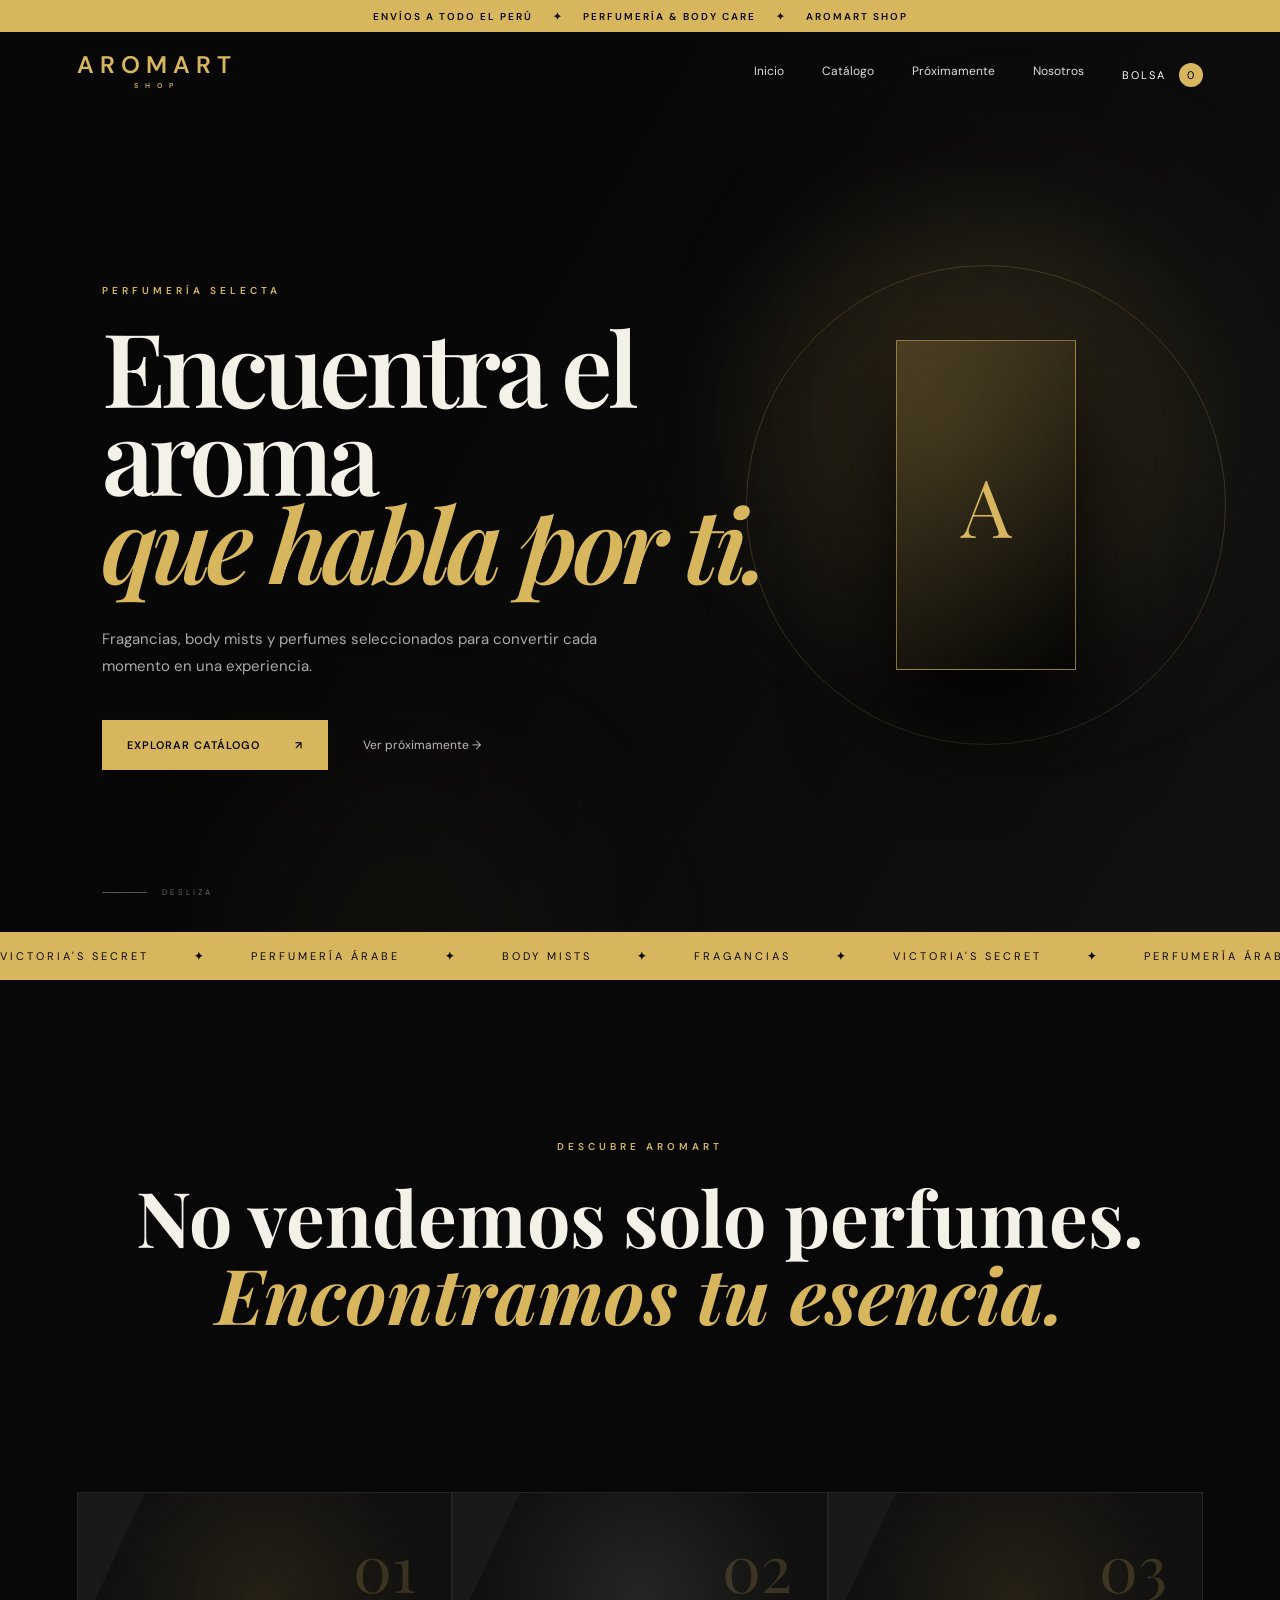
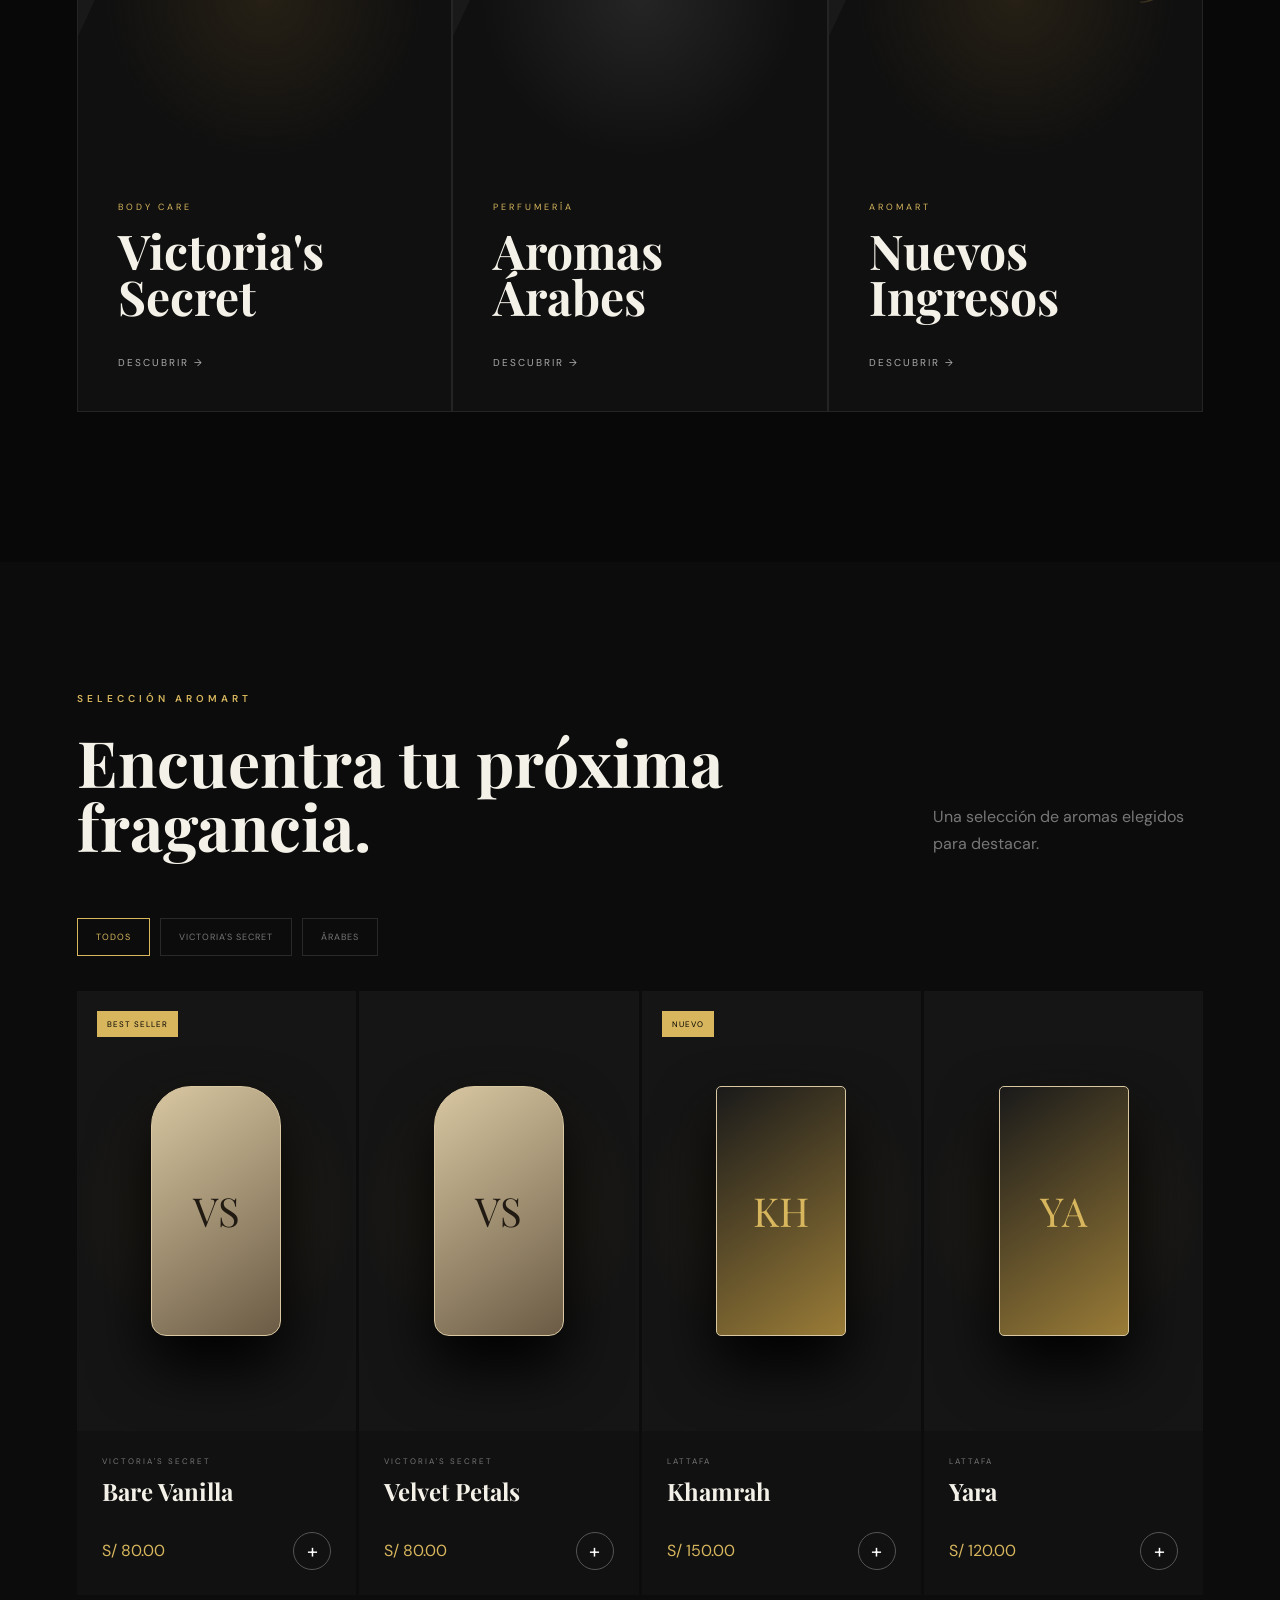
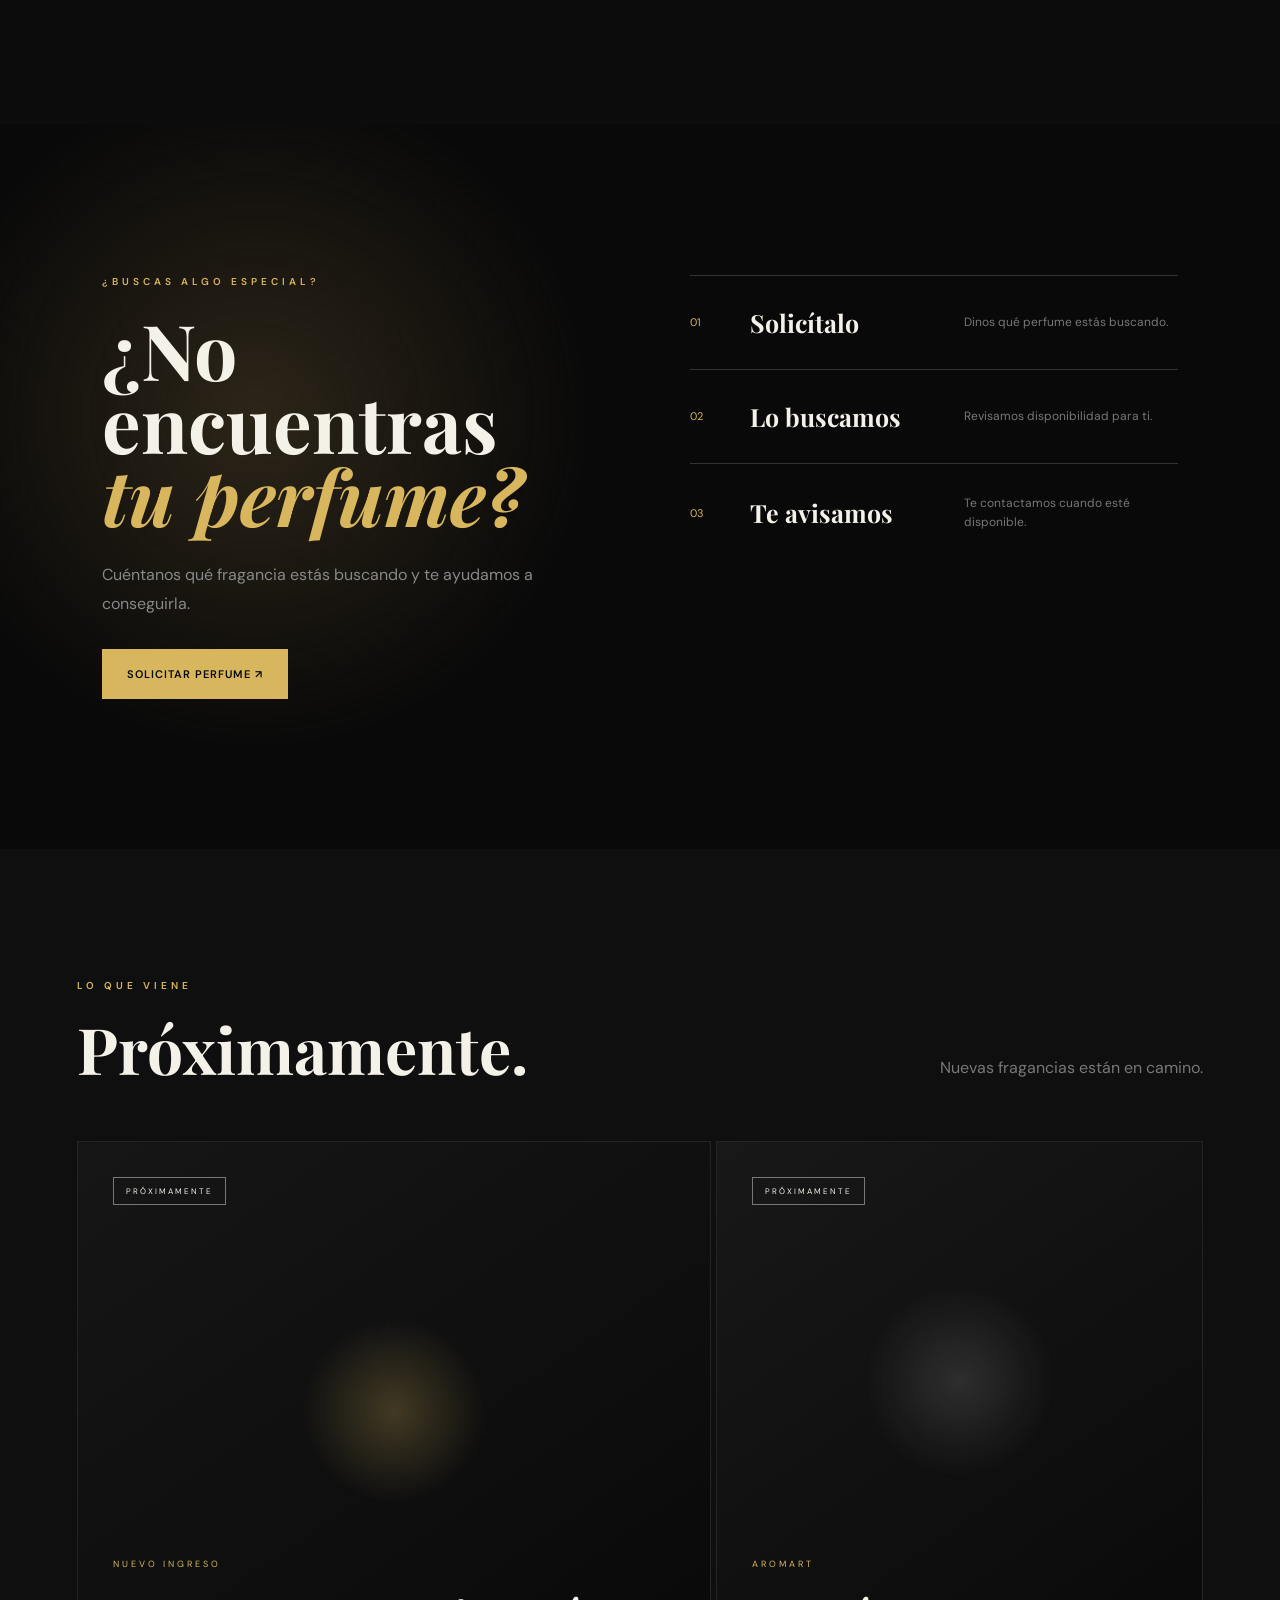
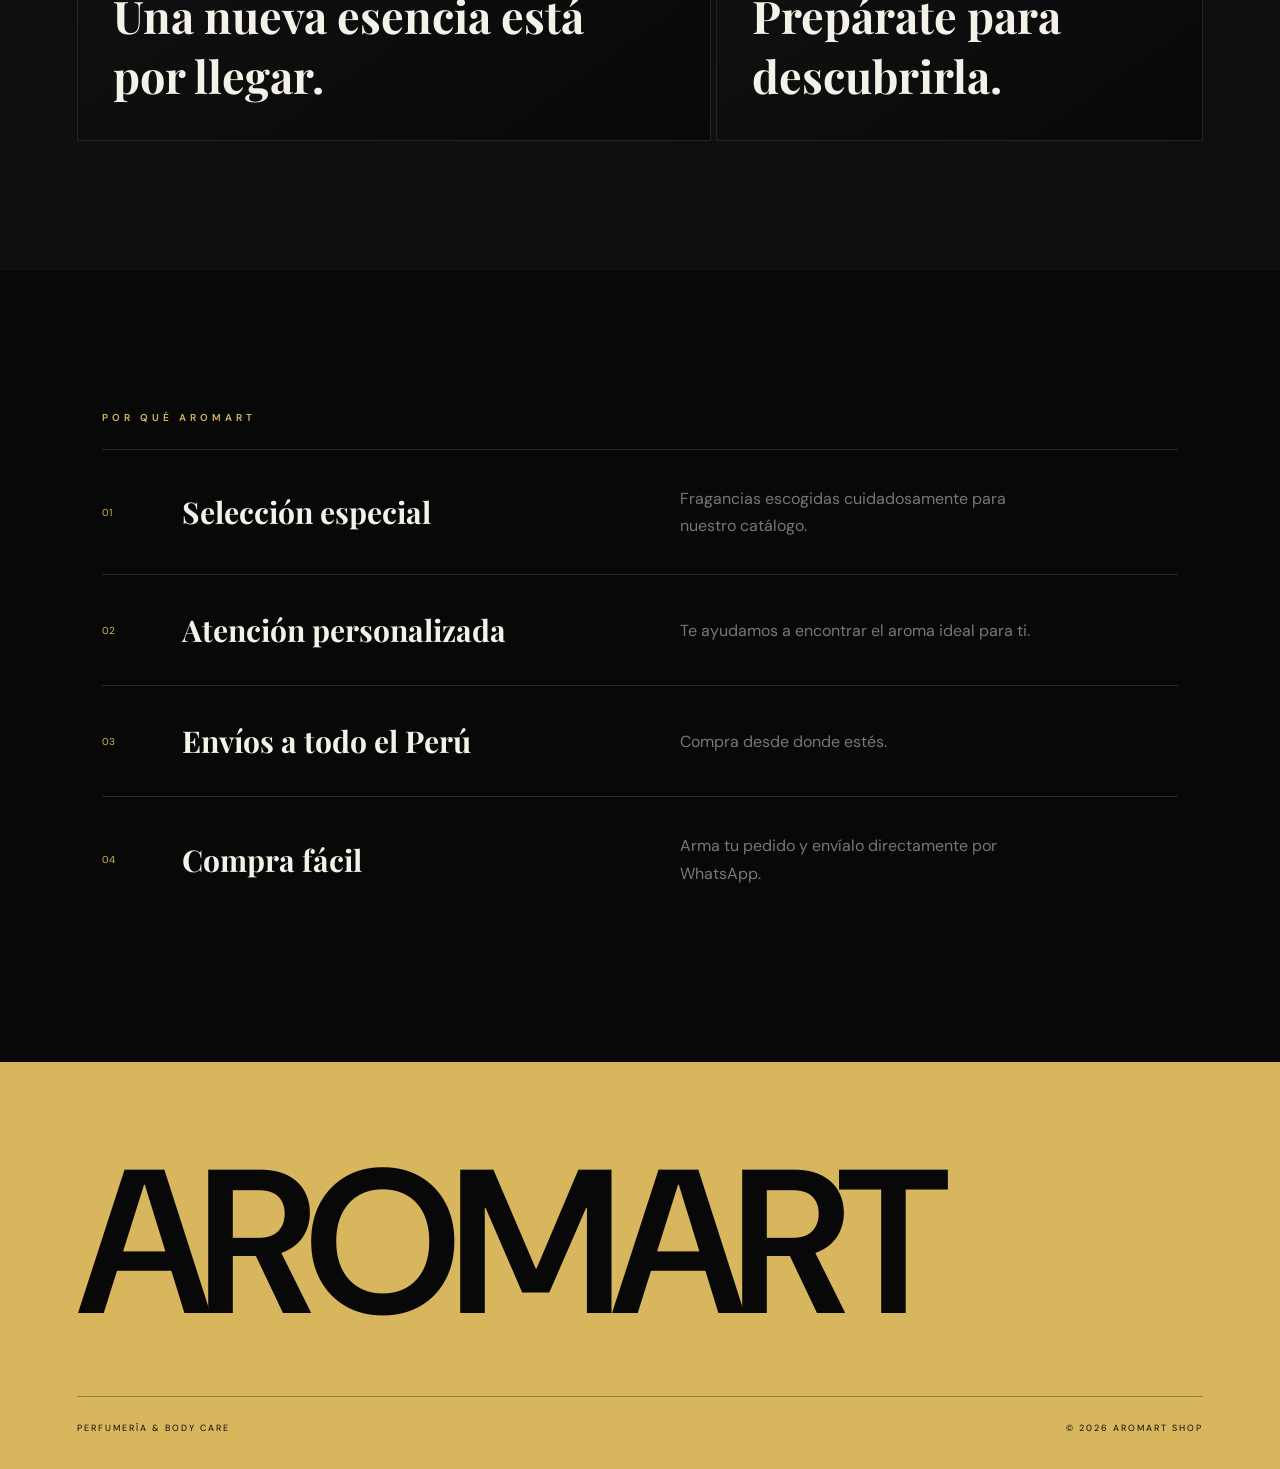
==== AROMART WEB/index.html @ 8dc0d09d "Add files via upload Primera versión de AromArt Shop" ====
<!DOCTYPE html>
<html lang="es">
<head>
    <meta charset="UTF-8">
    <meta name="viewport" content="width=device-width, initial-scale=1.0">

    <title>AromArt Shop | Perfumería</title>

    <link rel="preconnect" href="https://fonts.googleapis.com">
    <link rel="preconnect" href="https://fonts.gstatic.com" crossorigin>

    <link href="https://fonts.googleapis.com/css2?family=DM+Sans:wght@400;500;600&family=Playfair+Display:ital,wght@0,600;1,600&display=swap" rel="stylesheet">

    <link rel="stylesheet" href="estilos.css">
</head>

<body>

<!-- CURSOR DORADO -->
<div class="cursor"></div>


<!-- ANUNCIO -->
<div class="anuncio">
    ENVÍOS A TODO EL PERÚ
    <span>✦</span>
    PERFUMERÍA & BODY CARE
    <span>✦</span>
    AROMART SHOP
</div>


<!-- HEADER -->
<header id="header">

    <a class="logo" href="#inicio">
        AROMART
        <small>SHOP</small>
    </a>
<button
    class="menu-movil-btn"
    onclick="abrirMenu()"
    aria-label="Abrir menú"
>
    ☰
</button>
    <nav>
        <a href="#inicio">Inicio</a>
        <a href="catalogo.html">Catálogo</a>
<a href="proximamente.html">
    Próximamente
</a>
       <a href="nosotros.html">Nosotros</a>

    <button class="btn-carrito" onclick="abrirCarrito()">
        BOLSA
        <span id="contador">0</span>
    </button>

</header>


<main>

<!-- HERO -->
<section class="hero" id="inicio">

    <div class="hero-luz luz-1"></div>
    <div class="hero-luz luz-2"></div>

    <div class="hero-contenido">

        <p class="mini revelar">PERFUMERÍA SELECTA</p>

        <h1 class="titulo-hero">
            Encuentra el aroma
            <span>que habla por ti.</span>
        </h1>

        <p class="hero-descripcion revelar">
            Fragancias, body mists y perfumes seleccionados
            para convertir cada momento en una experiencia.
        </p>

        <div class="hero-botones revelar">

            <a href="#catalogo" class="btn-dorado">
                EXPLORAR CATÁLOGO
                <span>↗</span>
            </a>

            <a href="#proximamente" class="btn-link">
                Ver próximamente →
            </a>

        </div>

    </div>

    <div class="hero-decoracion">
        <div class="circulo"></div>
        <div class="botella">A</div>
    </div>

    <div class="scroll">
        <span></span>
        DESLIZA
    </div>

</section>



<!-- MARQUESINA -->
<section class="marquesina">

    <div class="marquesina-contenido">

        <span>VICTORIA'S SECRET</span>
        <b>✦</b>
        <span>PERFUMERÍA ÁRABE</span>
        <b>✦</b>
        <span>BODY MISTS</span>
        <b>✦</b>
        <span>FRAGANCIAS</span>
        <b>✦</b>

        <span>VICTORIA'S SECRET</span>
        <b>✦</b>
        <span>PERFUMERÍA ÁRABE</span>
        <b>✦</b>
        <span>BODY MISTS</span>
        <b>✦</b>
        <span>FRAGANCIAS</span>

    </div>

</section>



<!-- INTRO -->
<section class="intro">

    <p class="mini revelar">DESCUBRE AROMART</p>

    <h2 class="revelar">
        No vendemos solo perfumes.
        <span>Encontramos tu esencia.</span>
    </h2>

</section>



<!-- CATEGORÍAS -->
<section class="categorias">

    <article class="categoria revelar">
        <span class="numero">01</span>

        <div>
            <p>BODY CARE</p>
            <h3>Victoria's<br>Secret</h3>
            <a href="#catalogo">DESCUBRIR →</a>
        </div>
    </article>


    <article class="categoria revelar">
        <span class="numero">02</span>

        <div>
            <p>PERFUMERÍA</p>
            <h3>Aromas<br>Árabes</h3>
            <a href="#catalogo">DESCUBRIR →</a>
        </div>
    </article>


    <article class="categoria revelar">
        <span class="numero">03</span>

        <div>
            <p>AROMART</p>
            <h3>Nuevos<br>Ingresos</h3>
            <a href="#proximamente">DESCUBRIR →</a>
        </div>
    </article>

</section>



<!-- CATÁLOGO -->
<section class="catalogo" id="catalogo">

    <div class="encabezado-seccion revelar">

        <div>
            <p class="mini">SELECCIÓN AROMART</p>
            <h2>Encuentra tu próxima fragancia.</h2>
        </div>

        <p>
            Una selección de aromas elegidos para destacar.
        </p>

    </div>


    <!-- FILTROS -->
    <div class="filtros revelar">

        <button class="filtro activo" data-filtro="todos">
            TODOS
        </button>

        <button class="filtro" data-filtro="vs">
            VICTORIA'S SECRET
        </button>

        <button class="filtro" data-filtro="arabe">
            ÁRABES
        </button>

    </div>


    <div class="productos-grid">


        <!-- PRODUCTO -->
        <article class="producto revelar" data-categoria="vs">

            <div class="producto-imagen">

                <span class="etiqueta">BEST SELLER</span>

                <div class="perfume-placeholder">
                    VS
                </div>

            </div>

            <div class="producto-info">

                <p>VICTORIA'S SECRET</p>

                <h3>Bare Vanilla</h3>

                <div class="precio">
                    <span>S/ 80.00</span>

                    <button
                        onclick="agregarCarrito(
                        'Bare Vanilla',
                        80
                        )">
                        +
                    </button>
                </div>

            </div>

        </article>



        <!-- PRODUCTO -->
        <article class="producto revelar" data-categoria="vs">

            <div class="producto-imagen">

                <div class="perfume-placeholder">
                    VS
                </div>

            </div>

            <div class="producto-info">

                <p>VICTORIA'S SECRET</p>

                <h3>Velvet Petals</h3>

                <div class="precio">

                    <span>S/ 80.00</span>

                    <button
                        onclick="agregarCarrito(
                        'Velvet Petals',
                        80
                        )">
                        +
                    </button>

                </div>

            </div>

        </article>



        <!-- PRODUCTO -->
        <article class="producto revelar" data-categoria="arabe">

            <div class="producto-imagen">

                <span class="etiqueta">
                    NUEVO
                </span>

                <div class="perfume-placeholder arabe">
                    KH
                </div>

            </div>

            <div class="producto-info">

                <p>LATTAFA</p>

                <h3>Khamrah</h3>

                <div class="precio">

                    <span>S/ 150.00</span>

                    <button
                        onclick="agregarCarrito(
                        'Khamrah',
                        150
                        )">
                        +
                    </button>

                </div>

            </div>

        </article>



        <!-- PRODUCTO -->
        <article class="producto revelar" data-categoria="arabe">

            <div class="producto-imagen">

                <div class="perfume-placeholder arabe">
                    YA
                </div>

            </div>

            <div class="producto-info">

                <p>LATTAFA</p>

                <h3>Yara</h3>

                <div class="precio">

                    <span>S/ 120.00</span>

                    <button
                        onclick="agregarCarrito(
                        'Yara',
                        120
                        )">
                        +
                    </button>

                </div>

            </div>

        </article>

    </div>

</section>



<!-- NO ENCUENTRAS -->
<section class="solicitud">

    <div class="solicitud-contenido revelar">

        <p class="mini">
            ¿BUSCAS ALGO ESPECIAL?
        </p>

        <h2>
            ¿No encuentras
            <span>tu perfume?</span>
        </h2>

        <p class="descripcion">
            Cuéntanos qué fragancia estás buscando
            y te ayudamos a conseguirla.
        </p>

        <a
            class="btn-dorado"
            href="https://wa.me/"
            target="_blank"
        >
            SOLICITAR PERFUME ↗
        </a>

    </div>


    <div class="pasos">

        <div class="paso revelar">
            <span>01</span>
            <h3>Solicítalo</h3>
            <p>Dinos qué perfume estás buscando.</p>
        </div>

        <div class="paso revelar">
            <span>02</span>
            <h3>Lo buscamos</h3>
            <p>Revisamos disponibilidad para ti.</p>
        </div>

        <div class="paso revelar">
            <span>03</span>
            <h3>Te avisamos</h3>
            <p>Te contactamos cuando esté disponible.</p>
        </div>

    </div>

</section>



<!-- PROXIMAMENTE -->
<section class="proximamente" id="proximamente">

    <div class="encabezado-seccion revelar">

        <div>
            <p class="mini">
                LO QUE VIENE
            </p>

            <h2>Próximamente.</h2>
        </div>

        <p>
            Nuevas fragancias están en camino.
        </p>

    </div>


    <div class="proximos-grid">

        <article class="proximo revelar">

            <div class="proximo-fondo uno"></div>

            <span>PRÓXIMAMENTE</span>

            <div>
                <p>NUEVO INGRESO</p>
                <h3>Una nueva esencia está por llegar.</h3>
            </div>

        </article>


        <article class="proximo revelar">

            <div class="proximo-fondo dos"></div>

            <span>PRÓXIMAMENTE</span>

            <div>
                <p>AROMART</p>
                <h3>Prepárate para descubrirla.</h3>
            </div>

        </article>

    </div>

</section>



<!-- BENEFICIOS -->
<section class="beneficios" id="nosotros">

    <p class="mini revelar">
        POR QUÉ AROMART
    </p>

    <div class="beneficio revelar">

        <span>01</span>

        <h3>Selección especial</h3>

        <p>
            Fragancias escogidas cuidadosamente
            para nuestro catálogo.
        </p>

    </div>


    <div class="beneficio revelar">

        <span>02</span>

        <h3>Atención personalizada</h3>

        <p>
            Te ayudamos a encontrar el aroma
            ideal para ti.
        </p>

    </div>


    <div class="beneficio revelar">

        <span>03</span>

        <h3>Envíos a todo el Perú</h3>

        <p>
            Compra desde donde estés.
        </p>

    </div>


    <div class="beneficio revelar">

        <span>04</span>

        <h3>Compra fácil</h3>

        <p>
            Arma tu pedido y envíalo directamente
            por WhatsApp.
        </p>

    </div>

</section>


</main>



<!-- FOOTER -->
<footer>

    <div class="footer-logo">
        AROMART
    </div>

    <div class="footer-abajo">

        <p>PERFUMERÍA & BODY CARE</p>

        <p>© 2026 AROMART SHOP</p>

    </div>

</footer>



<!-- FONDO DEL CARRITO -->
<div
    class="overlay"
    id="overlay"
    onclick="cerrarCarrito()">
</div>



<!-- CARRITO -->
<aside class="carrito-panel" id="carrito">

    <div class="carrito-header">

        <div>
            <p class="mini">TU SELECCIÓN</p>
            <h2>Tu bolsa</h2>
        </div>

        <button onclick="cerrarCarrito()">
            ×
        </button>

    </div>


    <div
        class="carrito-items"
        id="carritoItems"
    >

        <p class="vacio">
            Tu bolsa está vacía.
        </p>

    </div>


    <div class="carrito-footer">

        <div class="subtotal">

            <span>SUBTOTAL</span>

            <strong id="subtotal">
                S/ 0.00
            </strong>

        </div>

        <button
            class="whatsapp"
            onclick="finalizarPedido()"
        >
            FINALIZAR POR WHATSAPP ↗
        </button>

    </div>

</aside>


<script src="script.js"></script>

</body>
<div class="menu-movil" id="menuMovil">

    <button
        class="cerrar-menu"
        onclick="cerrarMenu()"
    >
        ×
    </button>

    <p>AROMART SHOP</p>

    <nav>
        <a href="index.html">Inicio</a>
        <a href="catalogo.html">Catálogo</a>
        <a href="proximamente.html">Próximamente</a>
        <a href="nosotros.html">Nosotros</a>
    </nav>

    <div class="menu-movil-abajo">
        <span>PERFUMERÍA & BODY CARE</span>
        <span>NUEVA CAJAMARCA · PERÚ</span>
    </div>

</div>
</html>
---- AROMART WEB/estilos.css ----
:root {
    --negro: #080808;
    --negro2: #101010;
    --negro3: #181818;
    --dorado: #d7b65d;
    --dorado-claro: #f0d58b;
    --blanco: #f4f1e9;
    --gris: #99978f;
}

* {
    margin: 0;
    padding: 0;
    box-sizing: border-box;
}

html {
    scroll-behavior: smooth;
}

body {
    background: var(--negro);
    color: var(--blanco);
    font-family: "DM Sans", sans-serif;
    overflow-x: hidden;
}

a {
    color: inherit;
}

button {
    font-family: inherit;
}

/* ANUNCIO */

.anuncio {
    height: 32px;
    background: var(--dorado);
    color: #080808;
    display: flex;
    align-items: center;
    justify-content: center;
    gap: 20px;
    font-size: 10px;
    letter-spacing: 2px;
    font-weight: 600;
}

/* HEADER */

header {
    height: 85px;
    width: 100%;
    padding: 0 6%;
    display: flex;
    align-items: center;
    justify-content: space-between;
    position: fixed;
    top: 32px;
    left: 0;
    z-index: 1000;
    transition: .4s;
}

header.scrolled {
    top: 0;
    height: 72px;
    background: rgba(8,8,8,.92);
    backdrop-filter: blur(15px);
    border-bottom: 1px solid #242424;
}

.logo {
    text-decoration: none;
    color: var(--dorado);
    font-size: 24px;
    letter-spacing: 6px;
    font-weight: 600;
    line-height: 13px;
}

.logo small {
    display: block;
    font-size: 7px;
    letter-spacing: 7px;
    text-align: center;
    margin-top: 8px;
}

nav {
    display: flex;
    gap: 38px;
}

nav a {
    text-decoration: none;
    font-size: 12px;
    color: #ddd;
    position: relative;
}

nav a::after {
    content: "";
    position: absolute;
    left: 0;
    bottom: -8px;
    width: 0;
    height: 1px;
    background: var(--dorado);
    transition: .3s;
}

nav a:hover::after {
    width: 100%;
}

.btn-carrito {
    background: transparent;
    border: 0;
    color: white;
    cursor: pointer;
    letter-spacing: 2px;
    font-size: 11px;
}

.btn-carrito span {
    margin-left: 8px;
    background: var(--dorado);
    color: #000;
    width: 24px;
    height: 24px;
    display: inline-flex;
    align-items: center;
    justify-content: center;
    border-radius: 50%;
}

/* HERO */

.hero {
    height: 100vh;
    min-height: 720px;
    padding: 170px 8% 80px;
    display: flex;
    align-items: center;
    position: relative;
    overflow: hidden;

    background:
        radial-gradient(circle at 75% 45%, #292216 0%, transparent 26%),
        linear-gradient(120deg, #070707 35%, #111 100%);
}

.hero-contenido {
    width: 65%;
    position: relative;
    z-index: 5;
}

.mini {
    color: var(--dorado);
    font-size: 10px;
    letter-spacing: 4px;
    font-weight: 600;
    margin-bottom: 25px;
}

.titulo-hero {
    font-family: "Playfair Display", serif;
    font-size: clamp(65px, 8vw, 125px);
    font-weight: 600;
    line-height: .86;
    letter-spacing: -5px;
    max-width: 1050px;
}

.titulo-hero span {
    display: block;
    color: var(--dorado);
    font-style: italic;
}

.hero-descripcion {
    margin-top: 40px;
    color: #aaa;
    max-width: 500px;
    font-size: 15px;
    line-height: 1.8;
}

.hero-botones {
    display: flex;
    align-items: center;
    gap: 35px;
    margin-top: 40px;
}

.btn-dorado {
    display: inline-flex;
    align-items: center;
    gap: 35px;
    background: var(--dorado);
    color: #090909;
    padding: 18px 25px;
    text-decoration: none;
    font-size: 11px;
    letter-spacing: 1px;
    font-weight: 600;
    transition: .35s;
}

.btn-dorado:hover {
    background: var(--dorado-claro);
    transform: translateY(-4px);
    box-shadow: 0 15px 50px rgba(215,182,93,.15);
}

.btn-link {
    color: #bbb;
    text-decoration: none;
    font-size: 12px;
    transition: .3s;
}

.btn-link:hover {
    color: var(--dorado);
}

.hero-decoracion {
    position: absolute;
    right: 8%;
    top: 20%;
    width: 30%;
    height: 65%;
    display: flex;
    align-items: center;
    justify-content: center;
}

.circulo {
    position: absolute;
    width: 480px;
    height: 480px;
    border: 1px solid rgba(215,182,93,.2);
    border-radius: 50%;
    animation: respirar 5s ease-in-out infinite;
}

.botella {
    width: 180px;
    height: 330px;
    border: 1px solid rgba(215,182,93,.6);
    background:
        linear-gradient(135deg,
        rgba(215,182,93,.2),
        rgba(0,0,0,.7));
    box-shadow: 0 50px 100px #000;
    display: flex;
    align-items: center;
    justify-content: center;
    color: var(--dorado);
    font-family: "Playfair Display";
    font-size: 80px;
    animation: flotar 5s ease-in-out infinite;
    backdrop-filter: blur(5px);
}

.hero-luz {
    position: absolute;
    border-radius: 50%;
    filter: blur(100px);
    pointer-events: none;
}

.luz-1 {
    width: 400px;
    height: 400px;
    background: rgba(215,182,93,.08);
    right: 5%;
    top: 20%;
}

.luz-2 {
    width: 300px;
    height: 300px;
    background: rgba(215,182,93,.05);
    left: 20%;
    bottom: -150px;
}

.scroll {
    position: absolute;
    bottom: 35px;
    left: 8%;
    color: #666;
    letter-spacing: 3px;
    font-size: 8px;
    display: flex;
    align-items: center;
    gap: 15px;
}

.scroll span {
    display: block;
    width: 45px;
    height: 1px;
    background: #555;
}

/* MARQUESINA */

.marquesina {
    background: var(--dorado);
    color: #090909;
    overflow: hidden;
    padding: 17px 0;
}

.marquesina-contenido {
    width: max-content;
    display: flex;
    align-items: center;
    gap: 45px;
    animation: marquesina 25s linear infinite;
    font-size: 11px;
    letter-spacing: 3px;
}

/* INTRO */

.intro {
    padding: 160px 8%;
    text-align: center;
}

.intro h2 {
    font-family: "Playfair Display", serif;
    font-size: clamp(45px, 6vw, 90px);
    line-height: 1;
    max-width: 1100px;
    margin: auto;
}

.intro h2 span {
    color: var(--dorado);
    font-style: italic;
}

/* CATEGORÍAS */

.categorias {
    padding: 0 6% 150px;
    display: grid;
    grid-template-columns: repeat(3, 1fr);
}

.categoria {
    min-height: 520px;
    padding: 40px;
    border: 1px solid #242424;
    position: relative;
    display: flex;
    align-items: flex-end;
    overflow: hidden;
    background:
        radial-gradient(circle at 50% 20%, #262015, transparent 35%),
        #101010;
    transition: .5s;
}

.categoria:nth-child(2) {
    background:
        radial-gradient(circle at 50% 20%, #252525, transparent 35%),
        #101010;
}

.categoria:hover {
    transform: translateY(-12px);
    border-color: rgba(215,182,93,.5);
    z-index: 5;
}

.categoria::after {
    content: "";
    position: absolute;
    width: 80px;
    height: 250%;
    background: rgba(255,255,255,.04);
    transform: rotate(25deg);
    top: -70%;
    left: -150px;
    transition: 1s;
}

.categoria:hover::after {
    left: 130%;
}

.numero {
    position: absolute;
    top: 30px;
    right: 35px;
    color: rgba(215,182,93,.2);
    font-size: 65px;
    font-family: "Playfair Display";
}

.categoria p {
    color: var(--dorado);
    font-size: 9px;
    letter-spacing: 3px;
    margin-bottom: 15px;
}

.categoria h3 {
    font-family: "Playfair Display";
    font-size: 48px;
    line-height: .95;
    margin-bottom: 30px;
}

.categoria a {
    color: #aaa;
    text-decoration: none;
    font-size: 10px;
    letter-spacing: 2px;
}

/* CATÁLOGO */

.catalogo,
.proximamente {
    padding: 130px 6%;
    background: #0c0c0c;
}

.encabezado-seccion {
    display: flex;
    justify-content: space-between;
    align-items: flex-end;
    margin-bottom: 60px;
}

.encabezado-seccion h2 {
    font-family: "Playfair Display";
    font-size: clamp(45px, 5vw, 75px);
    max-width: 700px;
    line-height: 1;
}

.encabezado-seccion > p {
    color: #777;
    max-width: 270px;
    line-height: 1.7;
}

.filtros {
    display: flex;
    gap: 10px;
    margin-bottom: 35px;
}

.filtro {
    padding: 12px 18px;
    background: transparent;
    border: 1px solid #292929;
    color: #777;
    cursor: pointer;
    font-size: 9px;
    letter-spacing: 1px;
    transition: .3s;
}

.filtro.activo,
.filtro:hover {
    border-color: var(--dorado);
    color: var(--dorado);
}

.productos-grid {
    display: grid;
    grid-template-columns: repeat(4, 1fr);
    gap: 3px;
}

.producto {
    background: #111;
    transition: opacity .4s, transform .5s;
}

.producto.oculto {
    display: none;
}

.producto-imagen {
    height: 440px;
    background:
        radial-gradient(circle, #272117, #151515 55%);
    display: flex;
    justify-content: center;
    align-items: center;
    position: relative;
    overflow: hidden;
}

.perfume-placeholder {
    width: 130px;
    height: 250px;
    border-radius: 40px 40px 15px 15px;
    border: 1px solid #d8c7a1;
    background: linear-gradient(145deg,#d8c7a1,#6b5b45);
    color: #201a12;
    font-family: "Playfair Display";
    font-size: 40px;
    display: flex;
    align-items: center;
    justify-content: center;
    box-shadow: 0 30px 60px #000;
    transition: .6s cubic-bezier(.2,.8,.2,1);
}

.perfume-placeholder.arabe {
    border-radius: 5px;
    background: linear-gradient(145deg,#1a1a1a,#9a7c37);
    color: var(--dorado);
}

.producto:hover .perfume-placeholder {
    transform: translateY(-15px) scale(1.07) rotate(-2deg);
}

.etiqueta {
    position: absolute;
    top: 20px;
    left: 20px;
    background: var(--dorado);
    color: #000;
    padding: 8px 10px;
    font-size: 8px;
    letter-spacing: 1px;
}

.producto-info {
    padding: 25px;
}

.producto-info > p {
    color: #777;
    font-size: 8px;
    letter-spacing: 2px;
    margin-bottom: 9px;
}

.producto-info h3 {
    font-family: "Playfair Display";
    font-size: 24px;
}

.precio {
    margin-top: 25px;
    display: flex;
    align-items: center;
    justify-content: space-between;
}

.precio span {
    color: var(--dorado);
}

.precio button {
    width: 38px;
    height: 38px;
    border-radius: 50%;
    border: 1px solid #555;
    background: transparent;
    color: white;
    cursor: pointer;
    font-size: 20px;
    transition: .3s;
}

.precio button:hover {
    background: var(--dorado);
    color: black;
    border-color: var(--dorado);
    transform: rotate(90deg);
}

/* SOLICITUD */

.solicitud {
    padding: 150px 8%;
    background:
        radial-gradient(circle at 20% 40%, #2c2518, transparent 30%),
        #090909;
    display: grid;
    grid-template-columns: 1fr 1fr;
    gap: 100px;
}

.solicitud h2 {
    font-family: "Playfair Display";
    font-size: clamp(55px, 6vw, 90px);
    line-height: .95;
}

.solicitud h2 span {
    display: block;
    color: var(--dorado);
    font-style: italic;
}

.descripcion {
    color: #888;
    max-width: 450px;
    line-height: 1.8;
    margin: 30px 0;
}

.paso {
    border-top: 1px solid #333;
    padding: 30px 0;
    display: grid;
    grid-template-columns: 60px 1fr 1fr;
    align-items: center;
}

.paso span {
    color: var(--dorado);
    font-size: 11px;
}

.paso h3 {
    font-family: "Playfair Display";
    font-size: 25px;
}

.paso p {
    color: #777;
    font-size: 12px;
    line-height: 1.6;
}

/* PRÓXIMAMENTE */

.proximamente {
    background: #0f0f0f;
}

.proximos-grid {
    display: grid;
    grid-template-columns: 1.3fr 1fr;
    gap: 5px;
}

.proximo {
    height: 600px;
    padding: 35px;
    position: relative;
    display: flex;
    flex-direction: column;
    justify-content: space-between;
    overflow: hidden;
    border: 1px solid #242424;
}

.proximo-fondo {
    position: absolute;
    inset: 0;
    transition: 1s;
}

.proximo-fondo.uno {
    background:
        radial-gradient(circle at 50% 45%, rgba(215,182,93,.25), transparent 20%),
        linear-gradient(145deg,#161616,#080808);
}

.proximo-fondo.dos {
    background:
        radial-gradient(circle at 50% 40%, rgba(255,255,255,.12), transparent 22%),
        linear-gradient(145deg,#181818,#080808);
}

.proximo:hover .proximo-fondo {
    transform: scale(1.08);
}

.proximo > span,
.proximo > div:last-child {
    position: relative;
    z-index: 2;
}

.proximo > span {
    align-self: flex-start;
    border: 1px solid #777;
    padding: 8px 12px;
    font-size: 8px;
    letter-spacing: 2px;
}

.proximo p {
    color: var(--dorado);
    letter-spacing: 3px;
    font-size: 9px;
    margin-bottom: 15px;
}

.proximo h3 {
    font-family: "Playfair Display";
    font-size: 45px;
    max-width: 500px;
}

/* BENEFICIOS */

.beneficios {
    padding: 140px 8%;
}

.beneficio {
    display: grid;
    grid-template-columns: 80px 1fr 1fr;
    border-top: 1px solid #292929;
    padding: 35px 0;
    align-items: center;
}

.beneficio span {
    color: var(--dorado);
    font-size: 10px;
}

.beneficio h3 {
    font-family: "Playfair Display";
    font-size: 30px;
}

.beneficio p {
    color: #777;
    max-width: 380px;
    line-height: 1.7;
}

/* FOOTER */

footer {
    padding: 100px 6% 35px;
    background: var(--dorado);
    color: #080808;
}

.footer-logo {
    font-size: clamp(75px, 16vw, 240px);
    letter-spacing: -10px;
    font-weight: 600;
    line-height: .8;
}

.footer-abajo {
    margin-top: 70px;
    padding-top: 25px;
    border-top: 1px solid rgba(0,0,0,.3);
    display: flex;
    justify-content: space-between;
    font-size: 9px;
    letter-spacing: 2px;
}

/* CARRITO */

.overlay {
    position: fixed;
    inset: 0;
    background: rgba(0,0,0,.7);
    backdrop-filter: blur(5px);
    z-index: 1998;
    opacity: 0;
    visibility: hidden;
    transition: .4s;
}

.overlay.abierto {
    opacity: 1;
    visibility: visible;
}

.carrito-panel {
    position: fixed;
    right: -520px;
    top: 0;
    width: min(500px, 100%);
    height: 100vh;
    background: #111;
    z-index: 1999;
    padding: 40px;
    display: flex;
    flex-direction: column;
    transition: .55s cubic-bezier(.77,0,.18,1);
}

.carrito-panel.abierto {
    right: 0;
}

.carrito-header {
    display: flex;
    justify-content: space-between;
    border-bottom: 1px solid #292929;
    padding-bottom: 25px;
}

.carrito-header h2 {
    font-family: "Playfair Display";
    font-size: 40px;
}

.carrito-header button {
    border: 0;
    background: transparent;
    color: white;
    font-size: 35px;
    cursor: pointer;
}

.carrito-items {
    flex: 1;
    overflow-y: auto;
    padding: 25px 0;
}

.vacio {
    color: #666;
}

.item-carrito {
    padding: 20px 0;
    border-bottom: 1px solid #292929;
    display: flex;
    justify-content: space-between;
}

.item-carrito h4 {
    font-family: "Playfair Display";
    font-size: 20px;
}

.item-carrito p {
    color: var(--dorado);
    margin-top: 5px;
}

.item-carrito button {
    background: none;
    border: none;
    color: #777;
    cursor: pointer;
}

.subtotal {
    display: flex;
    justify-content: space-between;
    margin-bottom: 25px;
}

.subtotal span {
    font-size: 10px;
    letter-spacing: 2px;
}

.subtotal strong {
    color: var(--dorado);
}

.whatsapp {
    width: 100%;
    padding: 18px;
    border: 0;
    background: var(--dorado);
    color: #080808;
    cursor: pointer;
    font-weight: 600;
}

/* ANIMACIONES */

.revelar {
    opacity: 0;
    transform: translateY(55px);
    transition:
        opacity .9s ease,
        transform .9s cubic-bezier(.2,.8,.2,1);
}

.revelar.visible {
    opacity: 1;
    transform: translateY(0);
}

@keyframes flotar {
    0%,100% {
        transform: translateY(0) rotate(2deg);
    }
    50% {
        transform: translateY(-25px) rotate(-2deg);
    }
}

@keyframes respirar {
    0%,100% {
        transform: scale(.95);
        opacity: .4;
    }
    50% {
        transform: scale(1.08);
        opacity: 1;
    }
}

@keyframes marquesina {
    to {
        transform: translateX(-50%);
    }
}

/* RESPONSIVE */

@media (max-width: 900px) {

    nav {
        display: none;
    }

    .hero {
        min-height: 750px;
        padding: 160px 7% 80px;
    }

    .hero-contenido {
        width: 100%;
    }

    .titulo-hero {
        font-size: 58px;
        letter-spacing: -3px;
    }

    .hero-decoracion {
        opacity: .25;
        right: -20%;
    }

    .categorias,
    .productos-grid {
        grid-template-columns: 1fr;
    }

    .categoria {
        min-height: 350px;
    }

    .producto-imagen {
        height: 400px;
    }

    .solicitud {
        grid-template-columns: 1fr;
        gap: 70px;
    }

    .proximos-grid {
        grid-template-columns: 1fr;
    }

    .proximo {
        height: 450px;
    }

    .encabezado-seccion {
        display: block;
    }

    .encabezado-seccion > p {
        margin-top: 25px;
    }

    .beneficio {
        grid-template-columns: 40px 1fr;
        gap: 10px;
    }

    .beneficio p {
        grid-column: 2;
        margin-top: 10px;
    }

    .footer-logo {
        letter-spacing: -4px;
    }

    .footer-abajo {
        display: block;
    }

    .footer-abajo p {
        margin-top: 10px;
    }

}
/* ====================================
   PÁGINA CATÁLOGO
==================================== */

.header-catalogo {
    background: rgba(8,8,8,.95);
    backdrop-filter: blur(18px);
    border-bottom: 1px solid #222;
}

.catalogo-portada {
    min-height: 570px;

    padding:
        210px 7%
        100px;

    display: flex;
    flex-direction: column;
    justify-content: center;

    background:
        radial-gradient(
            circle at 80% 40%,
            rgba(215,182,93,.16),
            transparent 25%
        ),
        #090909;
}

.catalogo-portada h1 {
    font-family:
        "Playfair Display",
        serif;

    font-size:
        clamp(70px, 10vw, 150px);

    line-height: .82;

    letter-spacing: -6px;

    max-width: 1000px;
}

.catalogo-portada h1 span {
    color: var(--dorado);
    font-style: italic;
}

.catalogo-portada > p:last-child {
    margin-top: 45px;

    max-width: 450px;

    color: #777;

    line-height: 1.8;
}


/* ZONA CATÁLOGO */

.zona-catalogo {
    padding: 80px 6% 150px;
    background: #0c0c0c;
}


/* BUSCADOR */

.buscador-contenedor {
    width: 100%;

    border-bottom:
        1px solid #444;

    display: flex;
    align-items: center;

    padding:
        15px 0 25px;

    margin-bottom: 45px;

    transition: .3s;
}

.buscador-contenedor:focus-within {
    border-color:
        var(--dorado);
}

.buscador-contenedor span {
    color: var(--dorado);

    font-size: 30px;

    margin-right: 20px;
}

.buscador-contenedor input {
    width: 100%;

    background: transparent;

    border: 0;
    outline: 0;

    color: white;

    font-family:
        "Playfair Display",
        serif;

    font-size:
        clamp(25px, 4vw, 45px);
}

.buscador-contenedor input::placeholder {
    color: #3e3e3e;
}


/* HERRAMIENTAS */

.catalogo-herramientas {
    display: flex;

    justify-content:
        space-between;

    align-items: center;

    margin-bottom: 45px;
}

#cantidadProductos {
    color: #666;

    font-size: 9px;

    letter-spacing: 2px;
}


/* FAVORITOS */

.producto-imagen .favorito {
    position: absolute;

    right: 18px;
    top: 18px;

    width: 42px;
    height: 42px;

    z-index: 5;

    border-radius: 50%;

    border:
        1px solid rgba(255,255,255,.2);

    background:
        rgba(0,0,0,.25);

    backdrop-filter:
        blur(10px);

    color: white;

    font-size: 21px;

    cursor: pointer;

    transition: .3s;
}

.producto-imagen .favorito:hover {
    border-color:
        var(--dorado);

    color:
        var(--dorado);

    transform:
        scale(1.1);
}

.producto-imagen .favorito.guardado {
    background:
        var(--dorado);

    color: #080808;

    border-color:
        var(--dorado);

    transform:
        scale(1.08);
}


/* SIN RESULTADOS */

.sin-resultados {
    display: none;

    padding: 130px 20px;

    text-align: center;
}

.sin-resultados span {
    color:
        var(--dorado);

    font-size: 25px;
}

.sin-resultados h2 {
    margin-top: 20px;

    font-family:
        "Playfair Display",
        serif;

    font-size:
        clamp(35px, 5vw, 60px);
}

.sin-resultados p {
    color: #777;

    margin-top: 15px;
}


/* ANIMACIÓN AL BUSCAR */

.producto {
    transition:
        opacity .35s ease,
        transform .35s ease;
}


/* CELULAR */

@media (max-width: 900px) {

    .catalogo-portada {
        min-height: 500px;

        padding:
            180px 7%
            70px;
    }

    .catalogo-portada h1 {
        letter-spacing:
            -3px;
    }

    .catalogo-herramientas {
        display: block;
    }

    #cantidadProductos {
        margin-top: 25px;
    }

    .filtros {
        overflow-x: auto;

        padding-bottom: 10px;
    }

    .filtro {
        flex-shrink: 0;
    }

}
/* ===================================
   DETALLE DEL PRODUCTO
=================================== */

.detalle-producto {
    min-height: 100vh;
    padding-top: 117px;

    display: grid;
    grid-template-columns: 1.1fr .9fr;

    background: #090909;
}


/* VISUAL */

.detalle-visual {
    min-height: 780px;

    position: relative;

    display: flex;
    align-items: center;
    justify-content: center;

    overflow: hidden;

    background:
        radial-gradient(
            circle at center,
            #332b1c,
            #111 50%,
            #090909 75%
        );
}


.detalle-circulo {
    position: absolute;

    width: 530px;
    height: 530px;

    border-radius: 50%;

    border:
        1px solid rgba(215,182,93,.25);

    animation:
        respirar 5s ease-in-out infinite;
}


.detalle-botella {
    width: 230px;
    height: 400px;

    display: flex;
    align-items: center;
    justify-content: center;

    border:
        1px solid rgba(215,182,93,.7);

    background:
        linear-gradient(
            145deg,
            #121212,
            #8b7135
        );

    box-shadow:
        0 60px 100px rgba(0,0,0,.8);

    color:
        var(--dorado);

    font-family:
        "Playfair Display";

    font-size: 65px;

    position: relative;

    z-index: 2;

    animation:
        flotar 5s ease-in-out infinite;
}


.detalle-flotante {
    position: absolute;

    bottom: 40px;

    color: #555;

    letter-spacing: 4px;

    font-size: 8px;
}


/* INFORMACIÓN */

.detalle-info {
    padding:
        100px 9%;

    display: flex;
    flex-direction: column;
    justify-content: center;
}


.volver {
    color: #666;

    text-decoration: none;

    font-size: 9px;

    letter-spacing: 2px;

    margin-bottom: 60px;

    transition: .3s;
}


.volver:hover {
    color:
        var(--dorado);
}


.detalle-info h1 {
    font-family:
        "Playfair Display";

    font-size:
        clamp(65px,7vw,110px);

    line-height: .9;

    letter-spacing: -4px;
}


.estrellas {
    margin-top: 25px;

    color:
        var(--dorado);

    font-size: 11px;

    letter-spacing: 2px;
}


.estrellas span {
    color: #555;

    margin-left: 15px;

    font-size: 8px;
}


.precio-detalle {
    color:
        var(--dorado);

    font-size: 27px;

    margin-top: 35px;
}


.descripcion-detalle {
    max-width: 500px;

    margin-top: 30px;

    color: #888;

    line-height: 1.9;

    font-size: 14px;
}


.estado-producto {
    display: grid;

    grid-template-columns:
        1fr 1fr;

    margin-top: 40px;

    border-top:
        1px solid #292929;

    border-bottom:
        1px solid #292929;
}


.estado-producto > div {
    padding:
        25px 0;
}


.estado-producto span,
.cantidad-producto > span {
    display: block;

    color: #555;

    font-size: 8px;

    letter-spacing: 2px;

    margin-bottom: 9px;
}


.estado-producto strong {
    font-size: 12px;
}


.disponible {
    color:
        var(--dorado);
}


/* CANTIDAD */

.cantidad-producto {
    margin-top: 30px;
}


.selector-cantidad {
    display: flex;

    align-items: center;

    width: 140px;

    border:
        1px solid #333;
}


.selector-cantidad button,
.selector-cantidad strong {
    width: 46px;
    height: 45px;

    display: flex;
    align-items: center;
    justify-content: center;
}


.selector-cantidad button {
    background:
        transparent;

    border: 0;

    color: white;

    cursor: pointer;

    font-size: 20px;
}


/* BOTÓN */

.agregar-grande {
    width: 100%;

    margin-top: 30px;

    padding: 22px;

    display: flex;

    justify-content:
        space-between;

    border: 0;

    background:
        var(--dorado);

    color: #090909;

    cursor: pointer;

    font-size: 10px;

    letter-spacing: 1px;

    transition: .3s;
}


.agregar-grande:hover {
    background:
        var(--dorado-claro);

    transform:
        translateY(-3px);
}


/* BENEFICIOS */

.beneficios-producto {
    margin-top: 30px;
}


.beneficios-producto div {
    display: flex;

    align-items: center;

    gap: 13px;

    color: #666;

    margin-top: 12px;

    font-size: 11px;
}


.beneficios-producto span {
    color:
        var(--dorado);
}


/* EXPERIENCIA */

.experiencia-producto {
    padding:
        150px 7%;

    background: #0d0d0d;

    text-align: center;
}


.experiencia-producto h2 {
    font-family:
        "Playfair Display";

    font-size:
        clamp(55px,8vw,110px);

    line-height: .9;
}


.experiencia-producto h2 span {
    color:
        var(--dorado);

    font-style: italic;
}


.notas-grid {
    display: grid;

    grid-template-columns:
        repeat(3,1fr);

    margin-top: 100px;
}


.nota {
    padding: 60px 30px;

    border:
        1px solid #292929;
}


.nota > span {
    color: #555;

    font-size: 10px;
}


.nota p {
    margin-top: 70px;

    color:
        var(--dorado);

    font-size: 8px;

    letter-spacing: 3px;
}


.nota h3 {
    margin-top: 10px;

    font-family:
        "Playfair Display";

    font-size: 40px;
}


/* RECOMENDACIONES */

.recomendados {
    padding:
        130px 7%;
}


.recomendados-grid {
    display: grid;

    grid-template-columns:
        repeat(3,1fr);

    gap: 3px;
}


.recomendado {
    min-height: 470px;

    padding: 35px;

    background: #111;

    text-decoration: none;

    display: flex;

    flex-direction: column;

    justify-content: flex-end;

    transition: .5s;
}


.recomendado:hover {
    transform:
        translateY(-10px);

    background:
        #171717;
}


.mini-botella {
    width: 90px;
    height: 170px;

    margin:
        auto auto 60px;

    display: flex;

    align-items: center;

    justify-content: center;

    background:
        linear-gradient(
            145deg,
            #222,
            #947738
        );

    border:
        1px solid var(--dorado);

    color:
        var(--dorado);

    font-family:
        "Playfair Display";

    font-size: 25px;

    transition: .5s;
}


.recomendado:hover
.mini-botella {
    transform:
        translateY(-15px)
        rotate(-3deg);
}


.recomendado p {
    color: #666;

    font-size: 8px;

    letter-spacing: 2px;
}


.recomendado h3 {
    font-family:
        "Playfair Display";

    font-size: 28px;

    margin:
        8px 0 15px;
}


.recomendado > span {
    color:
        var(--dorado);
}


/* CELULAR */

@media(max-width:900px) {

    .detalle-producto {
        grid-template-columns:
            1fr;

        padding-top:
            117px;
    }


    .detalle-visual {
        min-height:
            550px;
    }


    .detalle-circulo {
        width:
            360px;

        height:
            360px;
    }


    .detalle-botella {
        width:
            170px;

        height:
            300px;
    }


    .detalle-info {
        padding:
            70px 7%;
    }


    .volver {
        margin-bottom:
            45px;
    }


    .notas-grid,
    .recomendados-grid {
        grid-template-columns:
            1fr;
    }

}
.nombre-producto {
    color: inherit;
    text-decoration: none;
}

.nombre-producto:hover {
    color: var(--dorado);
}
/* ===================================
   PRÓXIMAMENTE
=================================== */

.proxima-portada {
    min-height: 100vh;

    padding: 190px 8% 100px;

    display: flex;
    flex-direction: column;
    align-items: flex-start;
    justify-content: center;

    position: relative;
    overflow: hidden;

    background:
        radial-gradient(
            circle at 70% 50%,
            rgba(215,182,93,.17),
            transparent 25%
        ),
        #080808;
}

.proxima-portada h1 {
    font-family: "Playfair Display";
    font-size: clamp(80px,12vw,180px);
    line-height: .78;
    letter-spacing: -8px;
    position: relative;
    z-index: 2;
}

.proxima-portada h1 span {
    display: block;
    color: var(--dorado);
    font-style: italic;
}

.proxima-descripcion {
    max-width: 480px;
    margin: 50px 0 35px;

    color: #888;
    line-height: 1.8;
}

.proxima-luz {
    position: absolute;

    right: -100px;
    top: 20%;

    width: 600px;
    height: 600px;

    border-radius: 50%;

    border:
        1px solid rgba(215,182,93,.13);

    box-shadow:
        0 0 150px rgba(215,182,93,.06);

    animation:
        respirar 6s ease-in-out infinite;
}


/* LLEGADAS */

.llegadas {
    padding: 140px 6%;
    background: #0c0c0c;
}

.llegadas-grid {
    display: grid;
    grid-template-columns: repeat(3,1fr);
    gap: 3px;
}

.llegada {
    min-height: 650px;

    border: 1px solid #222;

    background: #101010;

    position: relative;

    display: flex;
    flex-direction: column;

    transition: .5s;
}

.llegada:hover {
    transform: translateY(-10px);
    border-color: rgba(215,182,93,.5);
}

.llegada-numero {
    position: absolute;

    top: 25px;
    right: 25px;

    font-family:
        "Playfair Display";

    font-size: 55px;

    color:
        rgba(215,182,93,.13);

    z-index: 3;
}

.llegada-visual {
    height: 390px;

    display: flex;
    align-items: center;
    justify-content: center;

    overflow: hidden;

    background:
        radial-gradient(
            circle,
            #292216,
            #111 55%
        );
}

.perfume-silueta {
    width: 130px;
    height: 250px;

    display: flex;
    align-items: center;
    justify-content: center;

    border:
        1px solid rgba(215,182,93,.4);

    background:
        linear-gradient(
            145deg,
            #111,
            #66522d
        );

    box-shadow:
        0 40px 70px #000;

    color:
        var(--dorado);

    font-family:
        "Playfair Display";

    font-size: 50px;

    filter: blur(4px);

    transition: .7s;
}

.perfume-silueta.rosa {
    background:
        linear-gradient(
            145deg,
            #25191f,
            #89636f
        );
}

.perfume-silueta.oscuro {
    background:
        linear-gradient(
            145deg,
            #080808,
            #40351d
        );
}

.llegada:hover
.perfume-silueta {
    filter: blur(1px);

    transform:
        translateY(-15px)
        rotate(-3deg)
        scale(1.04);
}

.llegada-info {
    flex: 1;

    padding: 30px;
}

.llegada-info > p {
    color:
        var(--dorado);

    font-size: 8px;

    letter-spacing: 3px;
}

.llegada-info h3 {
    margin-top: 12px;

    font-family:
        "Playfair Display";

    font-size: 32px;
}

.estado-llegada {
    display: flex;
    align-items: center;

    gap: 10px;

    margin-top: 25px;

    color: #777;

    font-size: 8px;

    letter-spacing: 2px;
}

.estado-llegada span {
    width: 7px;
    height: 7px;

    background:
        var(--dorado);

    border-radius: 50%;

    box-shadow:
        0 0 12px var(--dorado);

    animation:
        pulsoEstado 1.5s infinite;
}

.llegada-info button {
    margin-top: 30px;

    background: transparent;

    border: 0;

    color: #aaa;

    cursor: pointer;

    font-size: 9px;

    letter-spacing: 2px;

    transition: .3s;
}

.llegada-info button:hover {
    color:
        var(--dorado);

    transform:
        translateX(5px);
}


/* CTA */

.proxima-cta {
    min-height: 650px;

    padding: 120px 8%;

    display: flex;
    flex-direction: column;

    align-items: center;
    justify-content: center;

    text-align: center;

    background:
        radial-gradient(
            circle,
            #2c2517,
            #080808 55%
        );
}

.proxima-cta h2 {
    font-family:
        "Playfair Display";

    font-size:
        clamp(55px,8vw,110px);

    line-height: .9;
}

.proxima-cta h2 span {
    display: block;

    color:
        var(--dorado);

    font-style: italic;
}

.proxima-cta > p:not(.mini) {
    color: #777;

    margin: 30px 0;

    line-height: 1.7;
}


/* PULSO */

@keyframes pulsoEstado {

    0%,100% {
        opacity: .4;
        transform: scale(.8);
    }

    50% {
        opacity: 1;
        transform: scale(1.3);
    }

}


/* RESPONSIVE */

@media(max-width:900px) {

    .proxima-portada h1 {
        letter-spacing: -4px;
    }

    .llegadas-grid {
        grid-template-columns: 1fr;
    }

    .llegada {
        min-height: 570px;
    }

}
/* ==================================
   NOSOTROS — AROMART SHOP
================================== */

.nosotros-portada {
    min-height: 100vh;
    padding: 190px 8% 110px;

    display: flex;
    flex-direction: column;
    justify-content: center;
    align-items: flex-start;

    position: relative;
    overflow: hidden;

    background:
        radial-gradient(
            circle at 75% 45%,
            rgba(215,182,93,.15),
            transparent 35%
        ),
        #090909;
}

.nosotros-portada h1 {
    position: relative;
    z-index: 2;

    max-width: 1100px;

    font-family: "Playfair Display", serif;
    font-size: clamp(65px, 9vw, 145px);
    line-height: .95;
    letter-spacing: -5px;
}

.nosotros-portada h1 em,
.historia-texto h2 em,
.valores-titulo h2 em,
.contacto-izquierda h2 em {
    display: block;
    color: var(--dorado);
    font-weight: 400;
}

.nosotros-subtitulo {
    max-width: 510px;
    margin: 38px 0;
    color: #999;
    line-height: 1.9;
}

.nosotros-orbita {
    position: absolute;
    right: -120px;
    top: 20%;

    width: 550px;
    height: 550px;

    border: 1px solid rgba(215,182,93,.25);
    border-radius: 50%;

    box-shadow: 0 0 130px rgba(215,182,93,.08);

    animation: respirar 6s ease-in-out infinite;
}

/* HISTORIA */

.historia-aromart {
    display: grid;
    grid-template-columns: 1fr 1fr;
    min-height: 760px;
    background: #101010;
}

.historia-visual {
    position: relative;
    min-height: 650px;

    display: flex;
    align-items: center;
    justify-content: center;

    background:
        radial-gradient(circle, #42331c, #0b0b0b 65%);
}

.historia-marco {
    width: min(65%, 390px);
    aspect-ratio: 3 / 4;

    display: flex;
    flex-direction: column;
    align-items: center;
    justify-content: center;

    border: 1px solid rgba(215,182,93,.6);
    box-shadow: 0 45px 100px rgba(0,0,0,.6);

    transform: rotate(-5deg);
    transition: transform .6s;
}

.historia-marco:hover {
    transform: rotate(0deg) scale(1.03);
}

.historia-marco > span {
    font-family: "Playfair Display", serif;
    font-size: 170px;
    color: var(--dorado);
}

.historia-marco p {
    color: var(--dorado);
    font-size: 10px;
    letter-spacing: 5px;
}

.historia-numero {
    position: absolute;
    bottom: 35px;
    left: 35px;

    color: #777;
    font-size: 9px;
    letter-spacing: 3px;
}

.historia-texto {
    padding: 100px 10%;

    display: flex;
    flex-direction: column;
    justify-content: center;
}

.historia-texto h2,
.valores-titulo h2,
.contacto-izquierda h2 {
    font-family: "Playfair Display", serif;
    font-size: clamp(48px, 5vw, 85px);
    line-height: 1.05;
    letter-spacing: -2px;
}

.historia-texto > p:not(.mini) {
    margin-top: 24px;
    max-width: 510px;
    color: #999;
    line-height: 1.9;
    font-size: 14px;
}

.historia-enlace {
    width: fit-content;
    margin-top: 40px;
    padding-bottom: 12px;

    border-bottom: 1px solid var(--dorado);

    color: var(--dorado);
    text-decoration: none;
    font-size: 10px;
    letter-spacing: 2px;

    transition: .3s;
}

.historia-enlace:hover {
    letter-spacing: 3px;
}

/* VALORES */

.valores-aromart {
    padding: 145px 7%;
    background: #090909;
}

.valores-titulo {
    margin-bottom: 65px;
}

.valores-grid {
    display: grid;
    grid-template-columns: repeat(3, 1fr);
    gap: 3px;
}

.valor {
    min-height: 340px;
    padding: 45px;

    border: 1px solid #292929;
    background: #111;

    transition: .4s;
}

.valor:hover {
    background: #181612;
    border-color: rgba(215,182,93,.55);
    transform: translateY(-8px);
}

.valor > span {
    color: var(--dorado);
    font-size: 12px;
}

.valor h3 {
    margin-top: 100px;
    font-family: "Playfair Display", serif;
    font-size: 36px;
}

.valor p {
    margin-top: 15px;
    color: #888;
    line-height: 1.8;
    font-size: 13px;
}

/* CONTACTO */

.contacto-aromart {
    display: grid;
    grid-template-columns: 1.1fr .9fr;

    background:
        radial-gradient(
            circle at 15% 50%,
            rgba(215,182,93,.1),
            transparent 40%
        ),
        #101010;
}

.contacto-izquierda {
    padding: 140px 10%;
}

.contacto-izquierda > p:not(.mini) {
    max-width: 420px;
    margin: 30px 0;
    color: #999;
    line-height: 1.9;
}

.contacto-derecha {
    padding: 110px 10%;

    display: flex;
    flex-direction: column;
    justify-content: center;
}

.contacto-dato {
    padding: 35px 0;
    border-bottom: 1px solid #333;
}

.contacto-dato > span {
    color: var(--dorado);
    font-size: 9px;
    letter-spacing: 2px;
}

.contacto-dato h3 {
    margin-top: 15px;
    font-family: "Playfair Display", serif;
    font-size: 29px;
}

.contacto-dato p {
    margin-top: 8px;
    color: #777;
    font-size: 13px;
}

/* CELULAR */

@media (max-width: 900px) {
    .nosotros-portada h1 {
        letter-spacing: -3px;
    }

    .nosotros-orbita {
        width: 350px;
        height: 350px;
        right: -180px;
    }

    .historia-aromart,
    .contacto-aromart {
        grid-template-columns: 1fr;
    }

    .historia-visual {
        min-height: 500px;
    }

    .historia-texto,
    .contacto-izquierda,
    .contacto-derecha {
        padding: 80px 7%;
    }

    .valores-grid {
        grid-template-columns: 1fr;
    }

    .valor {
        min-height: 260px;
    }

    .valor h3 {
        margin-top: 60px;
    }
}
/* ==================================
   MENÚ MÓVIL AROMART
================================== */

.menu-movil-btn {
    display: none;
    background: transparent;
    border: 0;
    color: white;
    font-size: 25px;
    cursor: pointer;
}

.menu-movil {
    position: fixed;
    inset: 0;
    z-index: 9999;

    padding: 35px 7%;

    background:
        radial-gradient(
            circle at 80% 20%,
            rgba(215,182,93,.15),
            transparent 30%
        ),
        #080808;

    display: flex;
    flex-direction: column;

    transform: translateX(100%);
    transition:
        transform .65s cubic-bezier(.77,0,.18,1);
}

.menu-movil.abierto {
    transform: translateX(0);
}

.menu-movil > p {
    color: var(--dorado);
    font-size: 10px;
    letter-spacing: 4px;
}

.cerrar-menu {
    position: absolute;
    top: 25px;
    right: 7%;

    border: 0;
    background: transparent;

    color: white;
    font-size: 42px;
    font-weight: 200;

    cursor: pointer;

    transition: .3s;
}

.cerrar-menu:hover {
    color: var(--dorado);
    transform: rotate(90deg);
}

.menu-movil nav {
    margin: auto 0;

    display: flex;
    flex-direction: column;

    align-items: flex-start;
}

.menu-movil nav a {
    position: relative;

    color: white;
    text-decoration: none;

    font-family:
        "Playfair Display",
        serif;

    font-size:
        clamp(45px, 12vw, 80px);

    line-height: 1.15;

    transition:
        color .3s,
        transform .3s;
}

.menu-movil nav a:hover {
    color: var(--dorado);
    transform: translateX(12px);
}

.menu-movil nav a::after {
    content: "↗";

    margin-left: 15px;

    font-family: "DM Sans";
    font-size: 14px;

    color: var(--dorado);

    opacity: 0;

    transition: .3s;
}

.menu-movil nav a:hover::after {
    opacity: 1;
}

.menu-movil-abajo {
    display: flex;
    justify-content: space-between;

    padding-top: 25px;

    border-top:
        1px solid #292929;

    color: #555;

    font-size: 8px;

    letter-spacing: 2px;
}


/* CELULAR */

@media(max-width:900px) {

    header > nav {
        display: none;
    }

    .menu-movil-btn {
        display: block;
        margin-left: auto;
        margin-right: 18px;
    }

    .btn-carrito {
        display: block;
    }

    .menu-movil nav {
        display: flex;
    }

    .menu-movil-abajo {
        flex-direction: column;
        gap: 10px;
    }

}


/* BLOQUEAR SCROLL CUANDO MENÚ ESTÁ ABIERTO */

body.menu-abierto {
    overflow: hidden;
}
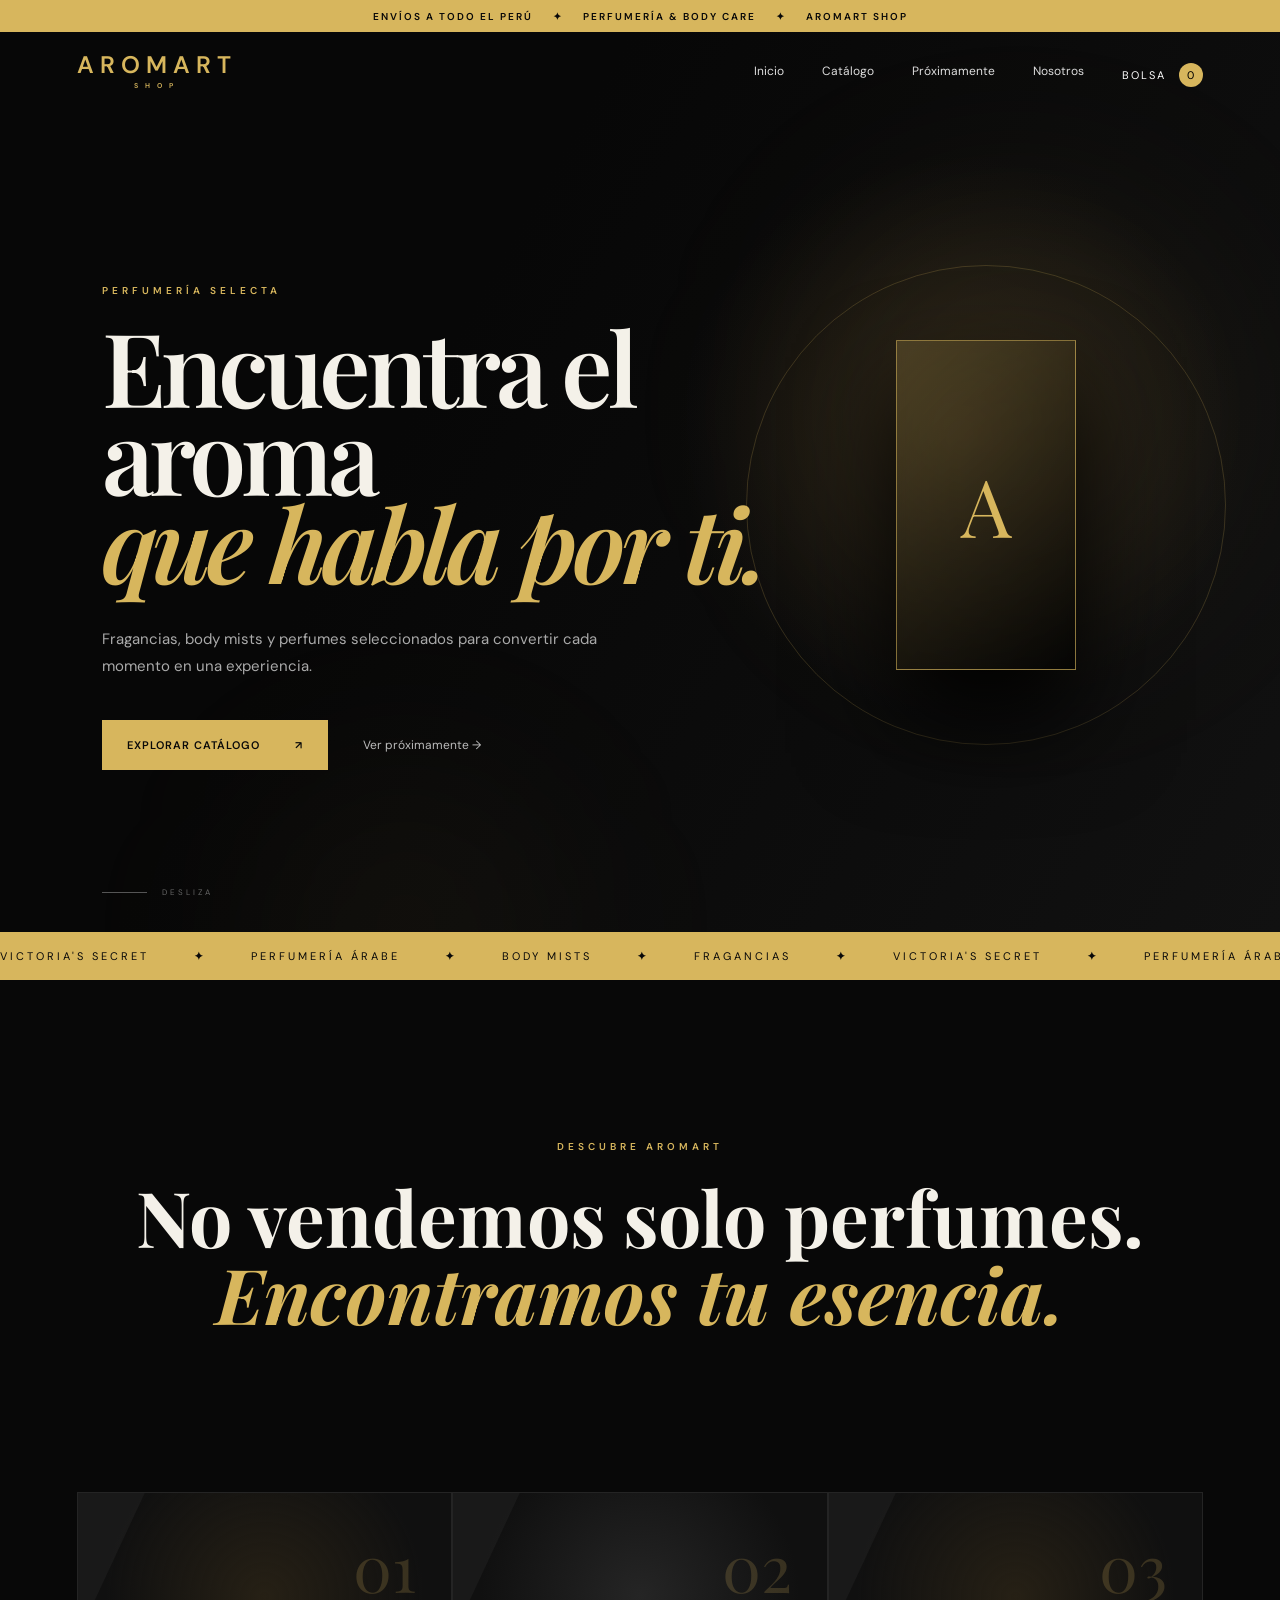
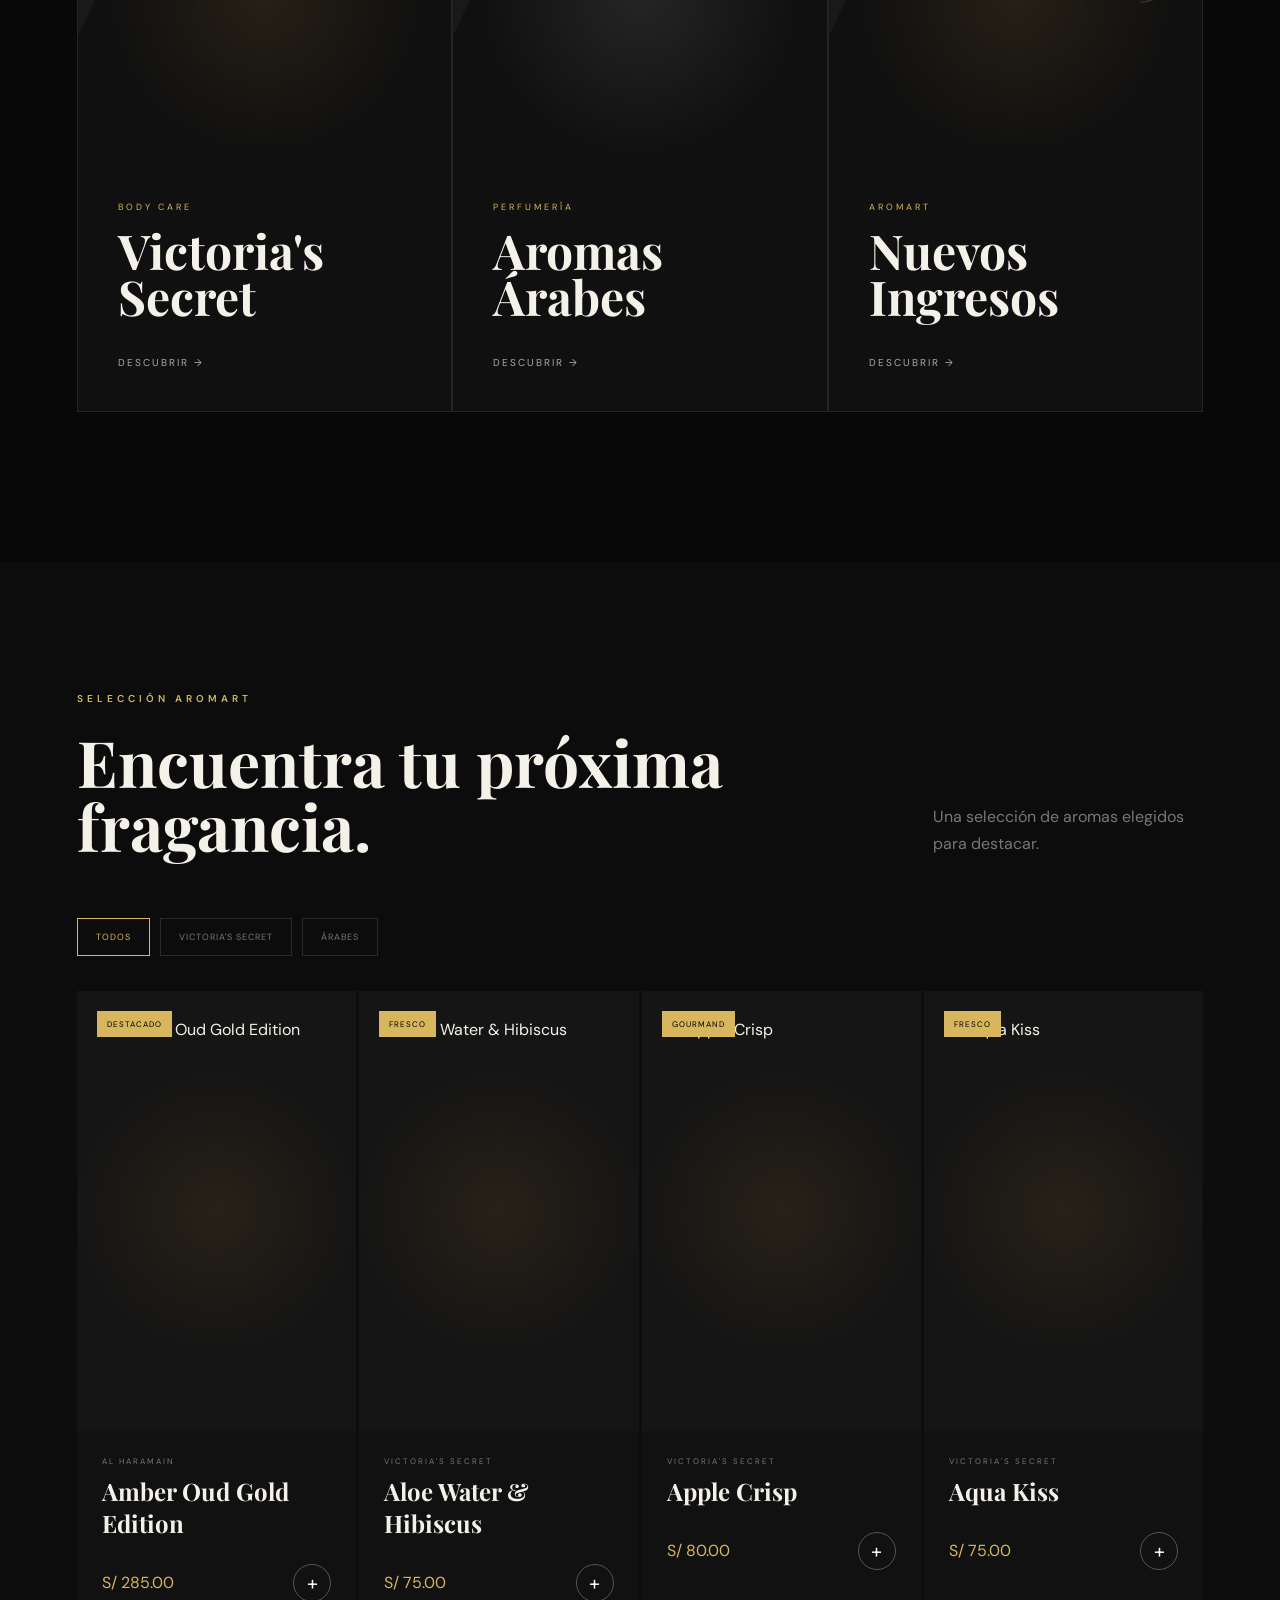
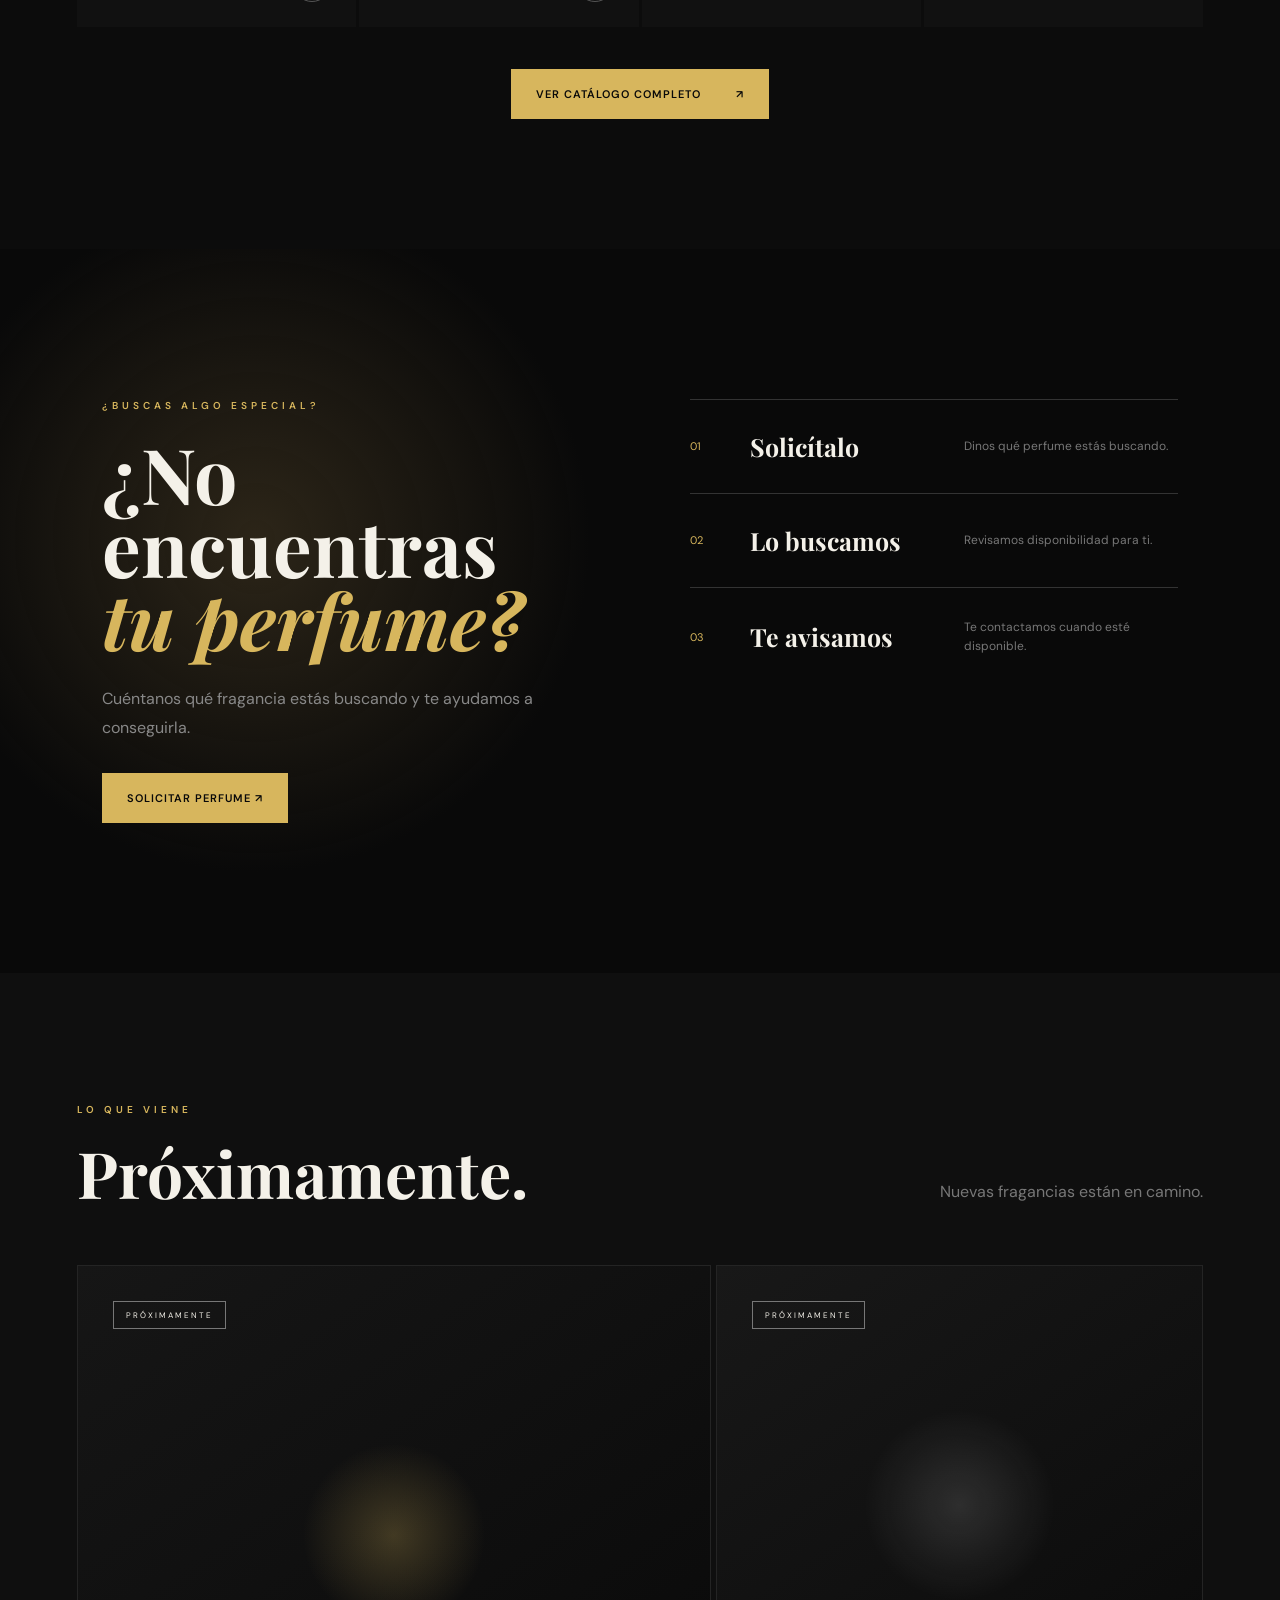
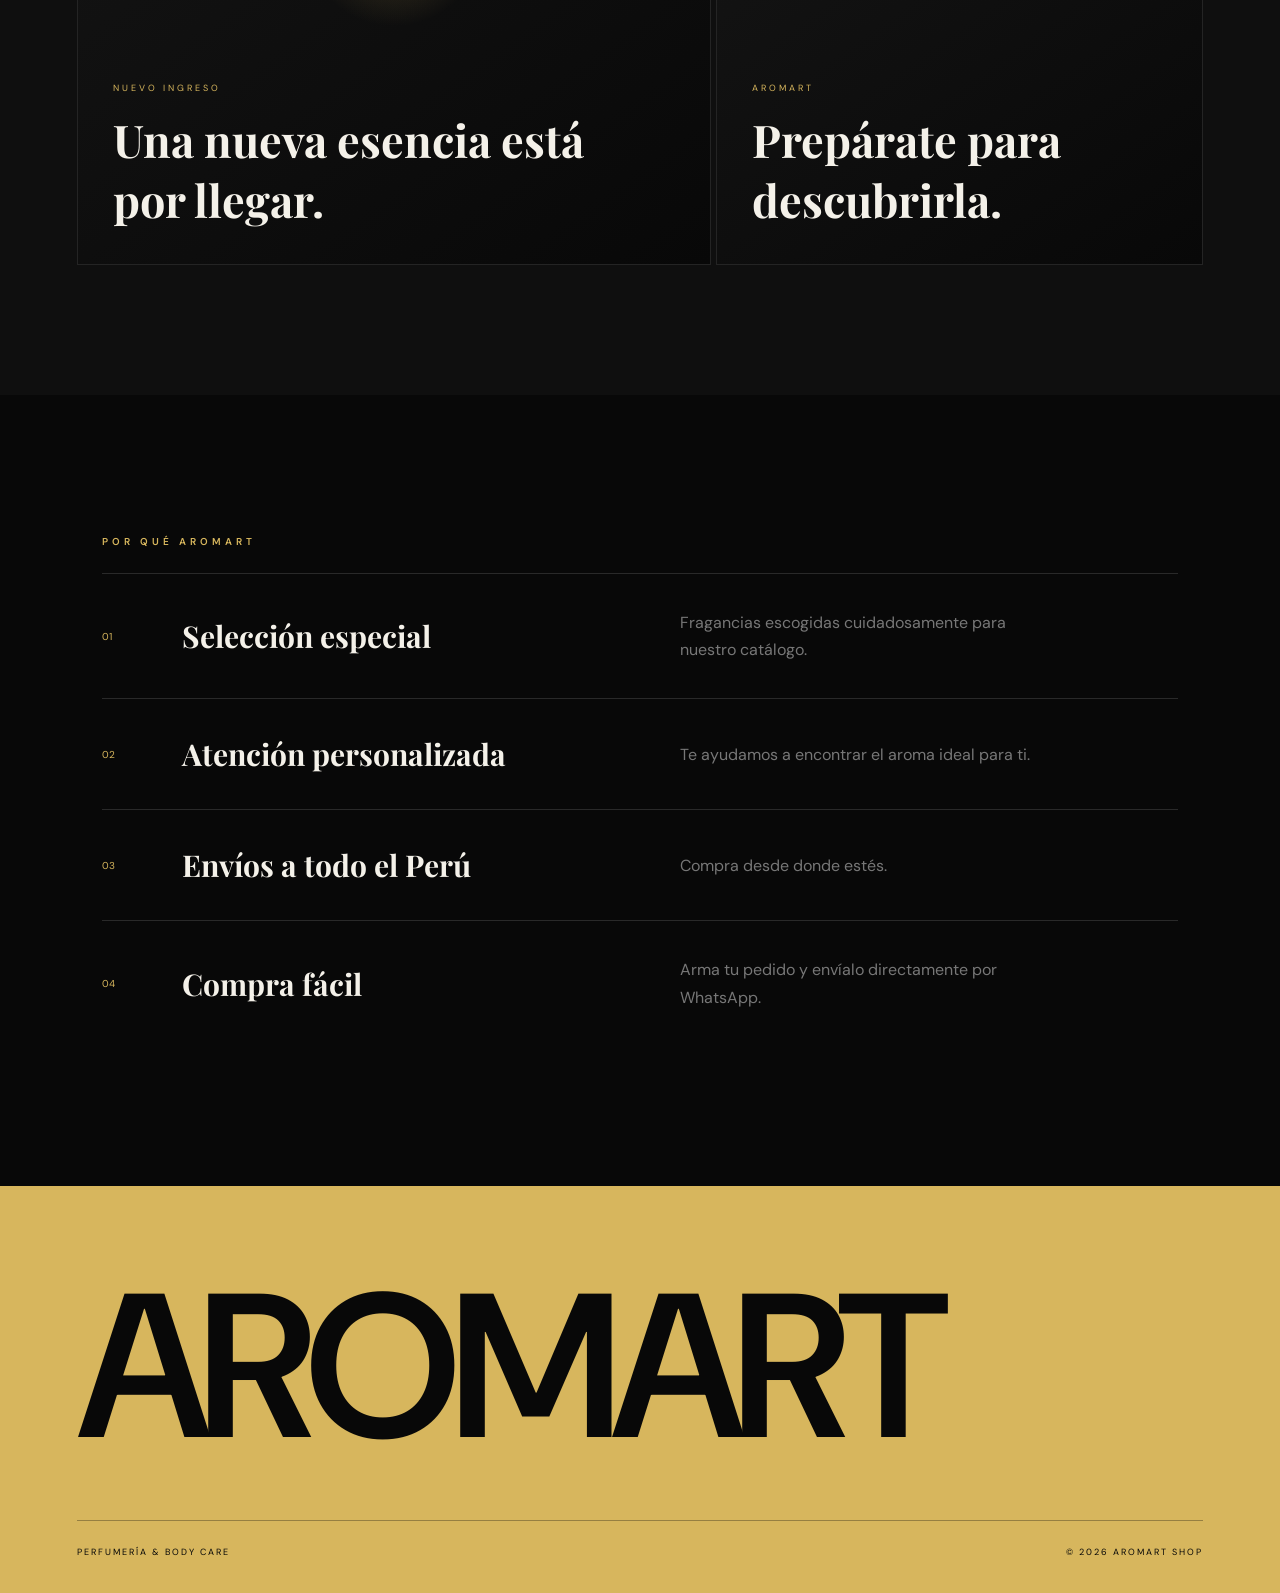
==== commit 22da1134: "Add files via upload" ====
--- a/AROMART WEB/index.html
+++ b/AROMART WEB/index.html
@@ -1,676 +1,540 @@
-<!DOCTYPE html>
-<html lang="es">
-<head>
-    <meta charset="UTF-8">
-    <meta name="viewport" content="width=device-width, initial-scale=1.0">
-
-    <title>AromArt Shop | Perfumería</title>
-
-    <link rel="preconnect" href="https://fonts.googleapis.com">
-    <link rel="preconnect" href="https://fonts.gstatic.com" crossorigin>
-
-    <link href="https://fonts.googleapis.com/css2?family=DM+Sans:wght@400;500;600&family=Playfair+Display:ital,wght@0,600;1,600&display=swap" rel="stylesheet">
-
-    <link rel="stylesheet" href="estilos.css">
-</head>
-
-<body>
-
-<!-- CURSOR DORADO -->
-<div class="cursor"></div>
-
-
-<!-- ANUNCIO -->
-<div class="anuncio">
-    ENVÍOS A TODO EL PERÚ
-    <span>✦</span>
-    PERFUMERÍA & BODY CARE
-    <span>✦</span>
-    AROMART SHOP
-</div>
-
-
-<!-- HEADER -->
-<header id="header">
-
-    <a class="logo" href="#inicio">
-        AROMART
-        <small>SHOP</small>
-    </a>
-<button
-    class="menu-movil-btn"
-    onclick="abrirMenu()"
-    aria-label="Abrir menú"
->
-    ☰
-</button>
-    <nav>
-        <a href="#inicio">Inicio</a>
-        <a href="catalogo.html">Catálogo</a>
-<a href="proximamente.html">
-    Próximamente
-</a>
-       <a href="nosotros.html">Nosotros</a>
-
-    <button class="btn-carrito" onclick="abrirCarrito()">
-        BOLSA
-        <span id="contador">0</span>
-    </button>
-
-</header>
-
-
-<main>
-
-<!-- HERO -->
-<section class="hero" id="inicio">
-
-    <div class="hero-luz luz-1"></div>
-    <div class="hero-luz luz-2"></div>
-
-    <div class="hero-contenido">
-
-        <p class="mini revelar">PERFUMERÍA SELECTA</p>
-
-        <h1 class="titulo-hero">
-            Encuentra el aroma
-            <span>que habla por ti.</span>
-        </h1>
-
-        <p class="hero-descripcion revelar">
-            Fragancias, body mists y perfumes seleccionados
-            para convertir cada momento en una experiencia.
-        </p>
-
-        <div class="hero-botones revelar">
-
-            <a href="#catalogo" class="btn-dorado">
-                EXPLORAR CATÁLOGO
-                <span>↗</span>
-            </a>
-
-            <a href="#proximamente" class="btn-link">
-                Ver próximamente →
-            </a>
-
-        </div>
-
-    </div>
-
-    <div class="hero-decoracion">
-        <div class="circulo"></div>
-        <div class="botella">A</div>
-    </div>
-
-    <div class="scroll">
-        <span></span>
-        DESLIZA
-    </div>
-
-</section>
-
-
-
-<!-- MARQUESINA -->
-<section class="marquesina">
-
-    <div class="marquesina-contenido">
-
-        <span>VICTORIA'S SECRET</span>
-        <b>✦</b>
-        <span>PERFUMERÍA ÁRABE</span>
-        <b>✦</b>
-        <span>BODY MISTS</span>
-        <b>✦</b>
-        <span>FRAGANCIAS</span>
-        <b>✦</b>
-
-        <span>VICTORIA'S SECRET</span>
-        <b>✦</b>
-        <span>PERFUMERÍA ÁRABE</span>
-        <b>✦</b>
-        <span>BODY MISTS</span>
-        <b>✦</b>
-        <span>FRAGANCIAS</span>
-
-    </div>
-
-</section>
-
-
-
-<!-- INTRO -->
-<section class="intro">
-
-    <p class="mini revelar">DESCUBRE AROMART</p>
-
-    <h2 class="revelar">
-        No vendemos solo perfumes.
-        <span>Encontramos tu esencia.</span>
-    </h2>
-
-</section>
-
-
-
-<!-- CATEGORÍAS -->
-<section class="categorias">
-
-    <article class="categoria revelar">
-        <span class="numero">01</span>
-
-        <div>
-            <p>BODY CARE</p>
-            <h3>Victoria's<br>Secret</h3>
-            <a href="#catalogo">DESCUBRIR →</a>
-        </div>
-    </article>
-
-
-    <article class="categoria revelar">
-        <span class="numero">02</span>
-
-        <div>
-            <p>PERFUMERÍA</p>
-            <h3>Aromas<br>Árabes</h3>
-            <a href="#catalogo">DESCUBRIR →</a>
-        </div>
-    </article>
-
-
-    <article class="categoria revelar">
-        <span class="numero">03</span>
-
-        <div>
-            <p>AROMART</p>
-            <h3>Nuevos<br>Ingresos</h3>
-            <a href="#proximamente">DESCUBRIR →</a>
-        </div>
-    </article>
-
-</section>
-
-
-
-<!-- CATÁLOGO -->
-<section class="catalogo" id="catalogo">
-
-    <div class="encabezado-seccion revelar">
-
-        <div>
-            <p class="mini">SELECCIÓN AROMART</p>
-            <h2>Encuentra tu próxima fragancia.</h2>
-        </div>
-
-        <p>
-            Una selección de aromas elegidos para destacar.
-        </p>
-
-    </div>
-
-
-    <!-- FILTROS -->
-    <div class="filtros revelar">
-
-        <button class="filtro activo" data-filtro="todos">
-            TODOS
-        </button>
-
-        <button class="filtro" data-filtro="vs">
-            VICTORIA'S SECRET
-        </button>
-
-        <button class="filtro" data-filtro="arabe">
-            ÁRABES
-        </button>
-
-    </div>
-
-
-    <div class="productos-grid">
-
-
-        <!-- PRODUCTO -->
-        <article class="producto revelar" data-categoria="vs">
-
-            <div class="producto-imagen">
-
-                <span class="etiqueta">BEST SELLER</span>
-
-                <div class="perfume-placeholder">
-                    VS
-                </div>
-
-            </div>
-
-            <div class="producto-info">
-
-                <p>VICTORIA'S SECRET</p>
-
-                <h3>Bare Vanilla</h3>
-
-                <div class="precio">
-                    <span>S/ 80.00</span>
-
-                    <button
-                        onclick="agregarCarrito(
-                        'Bare Vanilla',
-                        80
-                        )">
-                        +
-                    </button>
-                </div>
-
-            </div>
-
-        </article>
-
-
-
-        <!-- PRODUCTO -->
-        <article class="producto revelar" data-categoria="vs">
-
-            <div class="producto-imagen">
-
-                <div class="perfume-placeholder">
-                    VS
-                </div>
-
-            </div>
-
-            <div class="producto-info">
-
-                <p>VICTORIA'S SECRET</p>
-
-                <h3>Velvet Petals</h3>
-
-                <div class="precio">
-
-                    <span>S/ 80.00</span>
-
-                    <button
-                        onclick="agregarCarrito(
-                        'Velvet Petals',
-                        80
-                        )">
-                        +
-                    </button>
-
-                </div>
-
-            </div>
-
-        </article>
-
-
-
-        <!-- PRODUCTO -->
-        <article class="producto revelar" data-categoria="arabe">
-
-            <div class="producto-imagen">
-
-                <span class="etiqueta">
-                    NUEVO
-                </span>
-
-                <div class="perfume-placeholder arabe">
-                    KH
-                </div>
-
-            </div>
-
-            <div class="producto-info">
-
-                <p>LATTAFA</p>
-
-                <h3>Khamrah</h3>
-
-                <div class="precio">
-
-                    <span>S/ 150.00</span>
-
-                    <button
-                        onclick="agregarCarrito(
-                        'Khamrah',
-                        150
-                        )">
-                        +
-                    </button>
-
-                </div>
-
-            </div>
-
-        </article>
-
-
-
-        <!-- PRODUCTO -->
-        <article class="producto revelar" data-categoria="arabe">
-
-            <div class="producto-imagen">
-
-                <div class="perfume-placeholder arabe">
-                    YA
-                </div>
-
-            </div>
-
-            <div class="producto-info">
-
-                <p>LATTAFA</p>
-
-                <h3>Yara</h3>
-
-                <div class="precio">
-
-                    <span>S/ 120.00</span>
-
-                    <button
-                        onclick="agregarCarrito(
-                        'Yara',
-                        120
-                        )">
-                        +
-                    </button>
-
-                </div>
-
-            </div>
-
-        </article>
-
-    </div>
-
-</section>
-
-
-
-<!-- NO ENCUENTRAS -->
-<section class="solicitud">
-
-    <div class="solicitud-contenido revelar">
-
-        <p class="mini">
-            ¿BUSCAS ALGO ESPECIAL?
-        </p>
-
-        <h2>
-            ¿No encuentras
-            <span>tu perfume?</span>
-        </h2>
-
-        <p class="descripcion">
-            Cuéntanos qué fragancia estás buscando
-            y te ayudamos a conseguirla.
-        </p>
-
-        <a
-            class="btn-dorado"
-            href="https://wa.me/"
-            target="_blank"
-        >
-            SOLICITAR PERFUME ↗
-        </a>
-
-    </div>
-
-
-    <div class="pasos">
-
-        <div class="paso revelar">
-            <span>01</span>
-            <h3>Solicítalo</h3>
-            <p>Dinos qué perfume estás buscando.</p>
-        </div>
-
-        <div class="paso revelar">
-            <span>02</span>
-            <h3>Lo buscamos</h3>
-            <p>Revisamos disponibilidad para ti.</p>
-        </div>
-
-        <div class="paso revelar">
-            <span>03</span>
-            <h3>Te avisamos</h3>
-            <p>Te contactamos cuando esté disponible.</p>
-        </div>
-
-    </div>
-
-</section>
-
-
-
-<!-- PROXIMAMENTE -->
-<section class="proximamente" id="proximamente">
-
-    <div class="encabezado-seccion revelar">
-
-        <div>
-            <p class="mini">
-                LO QUE VIENE
-            </p>
-
-            <h2>Próximamente.</h2>
-        </div>
-
-        <p>
-            Nuevas fragancias están en camino.
-        </p>
-
-    </div>
-
-
-    <div class="proximos-grid">
-
-        <article class="proximo revelar">
-
-            <div class="proximo-fondo uno"></div>
-
-            <span>PRÓXIMAMENTE</span>
-
-            <div>
-                <p>NUEVO INGRESO</p>
-                <h3>Una nueva esencia está por llegar.</h3>
-            </div>
-
-        </article>
-
-
-        <article class="proximo revelar">
-
-            <div class="proximo-fondo dos"></div>
-
-            <span>PRÓXIMAMENTE</span>
-
-            <div>
-                <p>AROMART</p>
-                <h3>Prepárate para descubrirla.</h3>
-            </div>
-
-        </article>
-
-    </div>
-
-</section>
-
-
-
-<!-- BENEFICIOS -->
-<section class="beneficios" id="nosotros">
-
-    <p class="mini revelar">
-        POR QUÉ AROMART
-    </p>
-
-    <div class="beneficio revelar">
-
-        <span>01</span>
-
-        <h3>Selección especial</h3>
-
-        <p>
-            Fragancias escogidas cuidadosamente
-            para nuestro catálogo.
-        </p>
-
-    </div>
-
-
-    <div class="beneficio revelar">
-
-        <span>02</span>
-
-        <h3>Atención personalizada</h3>
-
-        <p>
-            Te ayudamos a encontrar el aroma
-            ideal para ti.
-        </p>
-
-    </div>
-
-
-    <div class="beneficio revelar">
-
-        <span>03</span>
-
-        <h3>Envíos a todo el Perú</h3>
-
-        <p>
-            Compra desde donde estés.
-        </p>
-
-    </div>
-
-
-    <div class="beneficio revelar">
-
-        <span>04</span>
-
-        <h3>Compra fácil</h3>
-
-        <p>
-            Arma tu pedido y envíalo directamente
-            por WhatsApp.
-        </p>
-
-    </div>
-
-</section>
-
-
-</main>
-
-
-
-<!-- FOOTER -->
-<footer>
-
-    <div class="footer-logo">
-        AROMART
-    </div>
-
-    <div class="footer-abajo">
-
-        <p>PERFUMERÍA & BODY CARE</p>
-
-        <p>© 2026 AROMART SHOP</p>
-
-    </div>
-
-</footer>
-
-
-
-<!-- FONDO DEL CARRITO -->
-<div
-    class="overlay"
-    id="overlay"
-    onclick="cerrarCarrito()">
-</div>
-
-
-
-<!-- CARRITO -->
-<aside class="carrito-panel" id="carrito">
-
-    <div class="carrito-header">
-
-        <div>
-            <p class="mini">TU SELECCIÓN</p>
-            <h2>Tu bolsa</h2>
-        </div>
-
-        <button onclick="cerrarCarrito()">
-            ×
-        </button>
-
-    </div>
-
-
-    <div
-        class="carrito-items"
-        id="carritoItems"
-    >
-
-        <p class="vacio">
-            Tu bolsa está vacía.
-        </p>
-
-    </div>
-
-
-    <div class="carrito-footer">
-
-        <div class="subtotal">
-
-            <span>SUBTOTAL</span>
-
-            <strong id="subtotal">
-                S/ 0.00
-            </strong>
-
-        </div>
-
-        <button
-            class="whatsapp"
-            onclick="finalizarPedido()"
-        >
-            FINALIZAR POR WHATSAPP ↗
-        </button>
-
-    </div>
-
-</aside>
-
-
-<script src="script.js"></script>
-
-</body>
-<div class="menu-movil" id="menuMovil">
-
-    <button
-        class="cerrar-menu"
-        onclick="cerrarMenu()"
-    >
-        ×
-    </button>
-
-    <p>AROMART SHOP</p>
-
-    <nav>
-        <a href="index.html">Inicio</a>
-        <a href="catalogo.html">Catálogo</a>
-        <a href="proximamente.html">Próximamente</a>
-        <a href="nosotros.html">Nosotros</a>
-    </nav>
-
-    <div class="menu-movil-abajo">
-        <span>PERFUMERÍA & BODY CARE</span>
-        <span>NUEVA CAJAMARCA · PERÚ</span>
-    </div>
-
-</div>
-</html>
+<!DOCTYPE html>
+<html lang="es">
+<head>
+    <meta charset="UTF-8">
+    <meta name="viewport" content="width=device-width, initial-scale=1.0">
+
+    <title>AromArt Shop | Perfumería</title>
+
+    <link rel="preconnect" href="https://fonts.googleapis.com">
+    <link rel="preconnect" href="https://fonts.gstatic.com" crossorigin>
+
+    <link href="https://fonts.googleapis.com/css2?family=DM+Sans:wght@400;500;600&family=Playfair+Display:ital,wght@0,600;1,600&display=swap" rel="stylesheet">
+
+    <link rel="stylesheet" href="estilos.css">
+</head>
+
+<body>
+
+<!-- CURSOR DORADO -->
+<div class="cursor"></div>
+
+
+<!-- ANUNCIO -->
+<div class="anuncio">
+    ENVÍOS A TODO EL PERÚ
+    <span>✦</span>
+    PERFUMERÍA & BODY CARE
+    <span>✦</span>
+    AROMART SHOP
+</div>
+
+
+<!-- HEADER -->
+<header id="header">
+
+    <a class="logo" href="#inicio">
+        AROMART
+        <small>SHOP</small>
+    </a>
+<button
+    class="menu-movil-btn"
+    onclick="abrirMenu()"
+    aria-label="Abrir menú"
+>
+    ☰
+</button>
+    <nav>
+        <a href="#inicio">Inicio</a>
+        <a href="catalogo.html">Catálogo</a>
+<a href="proximamente.html">
+    Próximamente
+</a>
+       <a href="nosotros.html">Nosotros</a>
+
+    <button class="btn-carrito" onclick="abrirCarrito()">
+        BOLSA
+        <span id="contador">0</span>
+    </button>
+
+</header>
+
+
+<main>
+
+<!-- HERO -->
+<section class="hero" id="inicio">
+
+    <div class="hero-luz luz-1"></div>
+    <div class="hero-luz luz-2"></div>
+
+    <div class="hero-contenido">
+
+        <p class="mini revelar">PERFUMERÍA SELECTA</p>
+
+        <h1 class="titulo-hero">
+            Encuentra el aroma
+            <span>que habla por ti.</span>
+        </h1>
+
+        <p class="hero-descripcion revelar">
+            Fragancias, body mists y perfumes seleccionados
+            para convertir cada momento en una experiencia.
+        </p>
+
+        <div class="hero-botones revelar">
+
+            <a href="catalogo.html" class="btn-dorado">
+                EXPLORAR CATÁLOGO
+                <span>↗</span>
+            </a>
+
+            <a href="#proximamente" class="btn-link">
+                Ver próximamente →
+            </a>
+
+        </div>
+
+    </div>
+
+    <div class="hero-decoracion">
+        <div class="circulo"></div>
+        <div class="botella">A</div>
+    </div>
+
+    <div class="scroll">
+        <span></span>
+        DESLIZA
+    </div>
+
+</section>
+
+
+
+<!-- MARQUESINA -->
+<section class="marquesina">
+
+    <div class="marquesina-contenido">
+
+        <span>VICTORIA'S SECRET</span>
+        <b>✦</b>
+        <span>PERFUMERÍA ÁRABE</span>
+        <b>✦</b>
+        <span>BODY MISTS</span>
+        <b>✦</b>
+        <span>FRAGANCIAS</span>
+        <b>✦</b>
+
+        <span>VICTORIA'S SECRET</span>
+        <b>✦</b>
+        <span>PERFUMERÍA ÁRABE</span>
+        <b>✦</b>
+        <span>BODY MISTS</span>
+        <b>✦</b>
+        <span>FRAGANCIAS</span>
+
+    </div>
+
+</section>
+
+
+
+<!-- INTRO -->
+<section class="intro">
+
+    <p class="mini revelar">DESCUBRE AROMART</p>
+
+    <h2 class="revelar">
+        No vendemos solo perfumes.
+        <span>Encontramos tu esencia.</span>
+    </h2>
+
+</section>
+
+
+
+<!-- CATEGORÍAS -->
+<section class="categorias">
+
+    <article class="categoria revelar">
+        <span class="numero">01</span>
+
+        <div>
+            <p>BODY CARE</p>
+            <h3>Victoria's<br>Secret</h3>
+            <a href="catalogo.html">DESCUBRIR →</a>
+        </div>
+    </article>
+
+
+    <article class="categoria revelar">
+        <span class="numero">02</span>
+
+        <div>
+            <p>PERFUMERÍA</p>
+            <h3>Aromas<br>Árabes</h3>
+            <a href="catalogo.html">DESCUBRIR →</a>
+        </div>
+    </article>
+
+
+    <article class="categoria revelar">
+        <span class="numero">03</span>
+
+        <div>
+            <p>AROMART</p>
+            <h3>Nuevos<br>Ingresos</h3>
+            <a href="#proximamente">DESCUBRIR →</a>
+        </div>
+    </article>
+
+</section>
+
+
+
+<!-- CATÁLOGO -->
+<section class="catalogo" id="catalogo">
+
+    <div class="encabezado-seccion revelar">
+
+        <div>
+            <p class="mini">SELECCIÓN AROMART</p>
+            <h2>Encuentra tu próxima fragancia.</h2>
+        </div>
+
+        <p>
+            Una selección de aromas elegidos para destacar.
+        </p>
+
+    </div>
+
+
+    <!-- FILTROS -->
+    <div class="filtros revelar">
+
+        <button class="filtro activo" data-filtro="todos">
+            TODOS
+        </button>
+
+        <button class="filtro" data-filtro="vs">
+            VICTORIA'S SECRET
+        </button>
+
+        <button class="filtro" data-filtro="arabe">
+            ÁRABES
+        </button>
+
+    </div>
+
+
+    <div class="productos-grid">
+        <article class="producto revelar" data-categoria="arabe">
+            <div class="producto-imagen"><span class="etiqueta">DESTACADO</span><img class="producto-foto" src="https://imgproxy.treinta.co/sig/size%3A3840%3A%3A%3A/quality%3A90/plain/https%3A%2F%2Fcdn.treinta.co%2Fnew-products%2Fproducts%2Fcd2c0a69-9081-5b0d-936f-7dcb5c8fb457%2F9fbd7f61-4a95-5aed-b1cd-d91938d81d7d.jpg" alt="Amber Oud Gold Edition"></div>
+            <div class="producto-info"><p>AL HARAMAIN</p><h3>Amber Oud Gold Edition</h3><div class="precio"><span>S/ 285.00</span><button onclick="agregarCarrito('Amber Oud Gold Edition',285)">+</button></div></div>
+        </article>
+        <article class="producto revelar" data-categoria="vs">
+            <div class="producto-imagen"><span class="etiqueta">FRESCO</span><img class="producto-foto" src="https://imgproxy.treinta.co/sig/size%3A3840%3A%3A%3A/quality%3A90/plain/https%3A%2F%2Fus-east-1-prod-treinta-assets-bucket.s3.amazonaws.com%2F7f6c2fcc-c594-59ab-a5ac-cb4e8e901bd1.jpeg" alt="Aloe Water & Hibiscus"></div>
+            <div class="producto-info"><p>VICTORIA'S SECRET</p><h3>Aloe Water & Hibiscus</h3><div class="precio"><span>S/ 75.00</span><button onclick="agregarCarrito('Aloe Water & Hibiscus',75)">+</button></div></div>
+        </article>
+        <article class="producto revelar" data-categoria="vs">
+            <div class="producto-imagen"><span class="etiqueta">GOURMAND</span><img class="producto-foto" src="https://imgproxy.treinta.co/sig/size%3A3840%3A%3A%3A/quality%3A90/plain/https%3A%2F%2Fus-east-1-prod-treinta-assets-bucket.s3.amazonaws.com%2Ffef6a25f-79d9-5c3f-bfe1-5f17001660a1.jpeg" alt="Apple Crisp"></div>
+            <div class="producto-info"><p>VICTORIA'S SECRET</p><h3>Apple Crisp</h3><div class="precio"><span>S/ 80.00</span><button onclick="agregarCarrito('Apple Crisp',80)">+</button></div></div>
+        </article>
+        <article class="producto revelar" data-categoria="vs">
+            <div class="producto-imagen"><span class="etiqueta">FRESCO</span><img class="producto-foto" src="https://imgproxy.treinta.co/sig/size%3A3840%3A%3A%3A/quality%3A90/plain/https%3A%2F%2Fus-east-1-prod-treinta-assets-bucket.s3.amazonaws.com%2F0aaf1e28-ef67-5734-8e8d-c31b6bf6e47b.jpeg" alt="Aqua Kiss"></div>
+            <div class="producto-info"><p>VICTORIA'S SECRET</p><h3>Aqua Kiss</h3><div class="precio"><span>S/ 75.00</span><button onclick="agregarCarrito('Aqua Kiss',75)">+</button></div></div>
+        </article>
+    </div>
+    <div class="ver-catalogo-completo revelar"><a class="btn-dorado" href="catalogo.html">VER CATÁLOGO COMPLETO <span>↗</span></a></div>
+
+</section>
+
+
+
+<!-- NO ENCUENTRAS -->
+<section class="solicitud">
+
+    <div class="solicitud-contenido revelar">
+
+        <p class="mini">
+            ¿BUSCAS ALGO ESPECIAL?
+        </p>
+
+        <h2>
+            ¿No encuentras
+            <span>tu perfume?</span>
+        </h2>
+
+        <p class="descripcion">
+            Cuéntanos qué fragancia estás buscando
+            y te ayudamos a conseguirla.
+        </p>
+
+        <a
+            class="btn-dorado"
+            href="https://wa.me/"
+            target="_blank"
+        >
+            SOLICITAR PERFUME ↗
+        </a>
+
+    </div>
+
+
+    <div class="pasos">
+
+        <div class="paso revelar">
+            <span>01</span>
+            <h3>Solicítalo</h3>
+            <p>Dinos qué perfume estás buscando.</p>
+        </div>
+
+        <div class="paso revelar">
+            <span>02</span>
+            <h3>Lo buscamos</h3>
+            <p>Revisamos disponibilidad para ti.</p>
+        </div>
+
+        <div class="paso revelar">
+            <span>03</span>
+            <h3>Te avisamos</h3>
+            <p>Te contactamos cuando esté disponible.</p>
+        </div>
+
+    </div>
+
+</section>
+
+
+
+<!-- PROXIMAMENTE -->
+<section class="proximamente" id="proximamente">
+
+    <div class="encabezado-seccion revelar">
+
+        <div>
+            <p class="mini">
+                LO QUE VIENE
+            </p>
+
+            <h2>Próximamente.</h2>
+        </div>
+
+        <p>
+            Nuevas fragancias están en camino.
+        </p>
+
+    </div>
+
+
+    <div class="proximos-grid">
+
+        <article class="proximo revelar">
+
+            <div class="proximo-fondo uno"></div>
+
+            <span>PRÓXIMAMENTE</span>
+
+            <div>
+                <p>NUEVO INGRESO</p>
+                <h3>Una nueva esencia está por llegar.</h3>
+            </div>
+
+        </article>
+
+
+        <article class="proximo revelar">
+
+            <div class="proximo-fondo dos"></div>
+
+            <span>PRÓXIMAMENTE</span>
+
+            <div>
+                <p>AROMART</p>
+                <h3>Prepárate para descubrirla.</h3>
+            </div>
+
+        </article>
+
+    </div>
+
+</section>
+
+
+
+<!-- BENEFICIOS -->
+<section class="beneficios" id="nosotros">
+
+    <p class="mini revelar">
+        POR QUÉ AROMART
+    </p>
+
+    <div class="beneficio revelar">
+
+        <span>01</span>
+
+        <h3>Selección especial</h3>
+
+        <p>
+            Fragancias escogidas cuidadosamente
+            para nuestro catálogo.
+        </p>
+
+    </div>
+
+
+    <div class="beneficio revelar">
+
+        <span>02</span>
+
+        <h3>Atención personalizada</h3>
+
+        <p>
+            Te ayudamos a encontrar el aroma
+            ideal para ti.
+        </p>
+
+    </div>
+
+
+    <div class="beneficio revelar">
+
+        <span>03</span>
+
+        <h3>Envíos a todo el Perú</h3>
+
+        <p>
+            Compra desde donde estés.
+        </p>
+
+    </div>
+
+
+    <div class="beneficio revelar">
+
+        <span>04</span>
+
+        <h3>Compra fácil</h3>
+
+        <p>
+            Arma tu pedido y envíalo directamente
+            por WhatsApp.
+        </p>
+
+    </div>
+
+</section>
+
+
+</main>
+
+
+
+<!-- FOOTER -->
+<footer>
+
+    <div class="footer-logo">
+        AROMART
+    </div>
+
+    <div class="footer-abajo">
+
+        <p>PERFUMERÍA & BODY CARE</p>
+
+        <p>© 2026 AROMART SHOP</p>
+
+    </div>
+
+</footer>
+
+
+
+<!-- FONDO DEL CARRITO -->
+<div
+    class="overlay"
+    id="overlay"
+    onclick="cerrarCarrito()">
+</div>
+
+
+
+<!-- CARRITO -->
+<aside class="carrito-panel" id="carrito">
+
+    <div class="carrito-header">
+
+        <div>
+            <p class="mini">TU SELECCIÓN</p>
+            <h2>Tu bolsa</h2>
+        </div>
+
+        <button onclick="cerrarCarrito()">
+            ×
+        </button>
+
+    </div>
+
+
+    <div
+        class="carrito-items"
+        id="carritoItems"
+    >
+
+        <p class="vacio">
+            Tu bolsa está vacía.
+        </p>
+
+    </div>
+
+
+    <div class="carrito-footer">
+
+        <div class="subtotal">
+
+            <span>SUBTOTAL</span>
+
+            <strong id="subtotal">
+                S/ 0.00
+            </strong>
+
+        </div>
+
+        <button
+            class="whatsapp"
+            onclick="finalizarPedido()"
+        >
+            FINALIZAR POR WHATSAPP ↗
+        </button>
+
+    </div>
+
+</aside>
+
+
+<script src="script.js"></script>
+
+<div class="menu-movil" id="menuMovil">
+
+    <button
+        class="cerrar-menu"
+        onclick="cerrarMenu()"
+    >
+        ×
+    </button>
+
+    <p>AROMART SHOP</p>
+
+    <nav>
+        <a href="index.html">Inicio</a>
+        <a href="catalogo.html">Catálogo</a>
+        <a href="proximamente.html">Próximamente</a>
+        <a href="nosotros.html">Nosotros</a>
+    </nav>
+
+    <div class="menu-movil-abajo">
+        <span>PERFUMERÍA & BODY CARE</span>
+        <span>NUEVA CAJAMARCA · PERÚ</span>
+    </div>
+
+</div>
+</html>
--- a/AROMART WEB/estilos.css
+++ b/AROMART WEB/estilos.css
@@ -1,2771 +1,2792 @@
-:root {
-    --negro: #080808;
-    --negro2: #101010;
-    --negro3: #181818;
-    --dorado: #d7b65d;
-    --dorado-claro: #f0d58b;
-    --blanco: #f4f1e9;
-    --gris: #99978f;
-}
-
-* {
-    margin: 0;
-    padding: 0;
-    box-sizing: border-box;
-}
-
-html {
-    scroll-behavior: smooth;
-}
-
-body {
-    background: var(--negro);
-    color: var(--blanco);
-    font-family: "DM Sans", sans-serif;
-    overflow-x: hidden;
-}
-
-a {
-    color: inherit;
-}
-
-button {
-    font-family: inherit;
-}
-
-/* ANUNCIO */
-
-.anuncio {
-    height: 32px;
-    background: var(--dorado);
-    color: #080808;
-    display: flex;
-    align-items: center;
-    justify-content: center;
-    gap: 20px;
-    font-size: 10px;
-    letter-spacing: 2px;
-    font-weight: 600;
-}
-
-/* HEADER */
-
-header {
-    height: 85px;
-    width: 100%;
-    padding: 0 6%;
-    display: flex;
-    align-items: center;
-    justify-content: space-between;
-    position: fixed;
-    top: 32px;
-    left: 0;
-    z-index: 1000;
-    transition: .4s;
-}
-
-header.scrolled {
-    top: 0;
-    height: 72px;
-    background: rgba(8,8,8,.92);
-    backdrop-filter: blur(15px);
-    border-bottom: 1px solid #242424;
-}
-
-.logo {
-    text-decoration: none;
-    color: var(--dorado);
-    font-size: 24px;
-    letter-spacing: 6px;
-    font-weight: 600;
-    line-height: 13px;
-}
-
-.logo small {
-    display: block;
-    font-size: 7px;
-    letter-spacing: 7px;
-    text-align: center;
-    margin-top: 8px;
-}
-
-nav {
-    display: flex;
-    gap: 38px;
-}
-
-nav a {
-    text-decoration: none;
-    font-size: 12px;
-    color: #ddd;
-    position: relative;
-}
-
-nav a::after {
-    content: "";
-    position: absolute;
-    left: 0;
-    bottom: -8px;
-    width: 0;
-    height: 1px;
-    background: var(--dorado);
-    transition: .3s;
-}
-
-nav a:hover::after {
-    width: 100%;
-}
-
-.btn-carrito {
-    background: transparent;
-    border: 0;
-    color: white;
-    cursor: pointer;
-    letter-spacing: 2px;
-    font-size: 11px;
-}
-
-.btn-carrito span {
-    margin-left: 8px;
-    background: var(--dorado);
-    color: #000;
-    width: 24px;
-    height: 24px;
-    display: inline-flex;
-    align-items: center;
-    justify-content: center;
-    border-radius: 50%;
-}
-
-/* HERO */
-
-.hero {
-    height: 100vh;
-    min-height: 720px;
-    padding: 170px 8% 80px;
-    display: flex;
-    align-items: center;
-    position: relative;
-    overflow: hidden;
-
-    background:
-        radial-gradient(circle at 75% 45%, #292216 0%, transparent 26%),
-        linear-gradient(120deg, #070707 35%, #111 100%);
-}
-
-.hero-contenido {
-    width: 65%;
-    position: relative;
-    z-index: 5;
-}
-
-.mini {
-    color: var(--dorado);
-    font-size: 10px;
-    letter-spacing: 4px;
-    font-weight: 600;
-    margin-bottom: 25px;
-}
-
-.titulo-hero {
-    font-family: "Playfair Display", serif;
-    font-size: clamp(65px, 8vw, 125px);
-    font-weight: 600;
-    line-height: .86;
-    letter-spacing: -5px;
-    max-width: 1050px;
-}
-
-.titulo-hero span {
-    display: block;
-    color: var(--dorado);
-    font-style: italic;
-}
-
-.hero-descripcion {
-    margin-top: 40px;
-    color: #aaa;
-    max-width: 500px;
-    font-size: 15px;
-    line-height: 1.8;
-}
-
-.hero-botones {
-    display: flex;
-    align-items: center;
-    gap: 35px;
-    margin-top: 40px;
-}
-
-.btn-dorado {
-    display: inline-flex;
-    align-items: center;
-    gap: 35px;
-    background: var(--dorado);
-    color: #090909;
-    padding: 18px 25px;
-    text-decoration: none;
-    font-size: 11px;
-    letter-spacing: 1px;
-    font-weight: 600;
-    transition: .35s;
-}
-
-.btn-dorado:hover {
-    background: var(--dorado-claro);
-    transform: translateY(-4px);
-    box-shadow: 0 15px 50px rgba(215,182,93,.15);
-}
-
-.btn-link {
-    color: #bbb;
-    text-decoration: none;
-    font-size: 12px;
-    transition: .3s;
-}
-
-.btn-link:hover {
-    color: var(--dorado);
-}
-
-.hero-decoracion {
-    position: absolute;
-    right: 8%;
-    top: 20%;
-    width: 30%;
-    height: 65%;
-    display: flex;
-    align-items: center;
-    justify-content: center;
-}
-
-.circulo {
-    position: absolute;
-    width: 480px;
-    height: 480px;
-    border: 1px solid rgba(215,182,93,.2);
-    border-radius: 50%;
-    animation: respirar 5s ease-in-out infinite;
-}
-
-.botella {
-    width: 180px;
-    height: 330px;
-    border: 1px solid rgba(215,182,93,.6);
-    background:
-        linear-gradient(135deg,
-        rgba(215,182,93,.2),
-        rgba(0,0,0,.7));
-    box-shadow: 0 50px 100px #000;
-    display: flex;
-    align-items: center;
-    justify-content: center;
-    color: var(--dorado);
-    font-family: "Playfair Display";
-    font-size: 80px;
-    animation: flotar 5s ease-in-out infinite;
-    backdrop-filter: blur(5px);
-}
-
-.hero-luz {
-    position: absolute;
-    border-radius: 50%;
-    filter: blur(100px);
-    pointer-events: none;
-}
-
-.luz-1 {
-    width: 400px;
-    height: 400px;
-    background: rgba(215,182,93,.08);
-    right: 5%;
-    top: 20%;
-}
-
-.luz-2 {
-    width: 300px;
-    height: 300px;
-    background: rgba(215,182,93,.05);
-    left: 20%;
-    bottom: -150px;
-}
-
-.scroll {
-    position: absolute;
-    bottom: 35px;
-    left: 8%;
-    color: #666;
-    letter-spacing: 3px;
-    font-size: 8px;
-    display: flex;
-    align-items: center;
-    gap: 15px;
-}
-
-.scroll span {
-    display: block;
-    width: 45px;
-    height: 1px;
-    background: #555;
-}
-
-/* MARQUESINA */
-
-.marquesina {
-    background: var(--dorado);
-    color: #090909;
-    overflow: hidden;
-    padding: 17px 0;
-}
-
-.marquesina-contenido {
-    width: max-content;
-    display: flex;
-    align-items: center;
-    gap: 45px;
-    animation: marquesina 25s linear infinite;
-    font-size: 11px;
-    letter-spacing: 3px;
-}
-
-/* INTRO */
-
-.intro {
-    padding: 160px 8%;
-    text-align: center;
-}
-
-.intro h2 {
-    font-family: "Playfair Display", serif;
-    font-size: clamp(45px, 6vw, 90px);
-    line-height: 1;
-    max-width: 1100px;
-    margin: auto;
-}
-
-.intro h2 span {
-    color: var(--dorado);
-    font-style: italic;
-}
-
-/* CATEGORÍAS */
-
-.categorias {
-    padding: 0 6% 150px;
-    display: grid;
-    grid-template-columns: repeat(3, 1fr);
-}
-
-.categoria {
-    min-height: 520px;
-    padding: 40px;
-    border: 1px solid #242424;
-    position: relative;
-    display: flex;
-    align-items: flex-end;
-    overflow: hidden;
-    background:
-        radial-gradient(circle at 50% 20%, #262015, transparent 35%),
-        #101010;
-    transition: .5s;
-}
-
-.categoria:nth-child(2) {
-    background:
-        radial-gradient(circle at 50% 20%, #252525, transparent 35%),
-        #101010;
-}
-
-.categoria:hover {
-    transform: translateY(-12px);
-    border-color: rgba(215,182,93,.5);
-    z-index: 5;
-}
-
-.categoria::after {
-    content: "";
-    position: absolute;
-    width: 80px;
-    height: 250%;
-    background: rgba(255,255,255,.04);
-    transform: rotate(25deg);
-    top: -70%;
-    left: -150px;
-    transition: 1s;
-}
-
-.categoria:hover::after {
-    left: 130%;
-}
-
-.numero {
-    position: absolute;
-    top: 30px;
-    right: 35px;
-    color: rgba(215,182,93,.2);
-    font-size: 65px;
-    font-family: "Playfair Display";
-}
-
-.categoria p {
-    color: var(--dorado);
-    font-size: 9px;
-    letter-spacing: 3px;
-    margin-bottom: 15px;
-}
-
-.categoria h3 {
-    font-family: "Playfair Display";
-    font-size: 48px;
-    line-height: .95;
-    margin-bottom: 30px;
-}
-
-.categoria a {
-    color: #aaa;
-    text-decoration: none;
-    font-size: 10px;
-    letter-spacing: 2px;
-}
-
-/* CATÁLOGO */
-
-.catalogo,
-.proximamente {
-    padding: 130px 6%;
-    background: #0c0c0c;
-}
-
-.encabezado-seccion {
-    display: flex;
-    justify-content: space-between;
-    align-items: flex-end;
-    margin-bottom: 60px;
-}
-
-.encabezado-seccion h2 {
-    font-family: "Playfair Display";
-    font-size: clamp(45px, 5vw, 75px);
-    max-width: 700px;
-    line-height: 1;
-}
-
-.encabezado-seccion > p {
-    color: #777;
-    max-width: 270px;
-    line-height: 1.7;
-}
-
-.filtros {
-    display: flex;
-    gap: 10px;
-    margin-bottom: 35px;
-}
-
-.filtro {
-    padding: 12px 18px;
-    background: transparent;
-    border: 1px solid #292929;
-    color: #777;
-    cursor: pointer;
-    font-size: 9px;
-    letter-spacing: 1px;
-    transition: .3s;
-}
-
-.filtro.activo,
-.filtro:hover {
-    border-color: var(--dorado);
-    color: var(--dorado);
-}
-
-.productos-grid {
-    display: grid;
-    grid-template-columns: repeat(4, 1fr);
-    gap: 3px;
-}
-
-.producto {
-    background: #111;
-    transition: opacity .4s, transform .5s;
-}
-
-.producto.oculto {
-    display: none;
-}
-
-.producto-imagen {
-    height: 440px;
-    background:
-        radial-gradient(circle, #272117, #151515 55%);
-    display: flex;
-    justify-content: center;
-    align-items: center;
-    position: relative;
-    overflow: hidden;
-}
-
-.perfume-placeholder {
-    width: 130px;
-    height: 250px;
-    border-radius: 40px 40px 15px 15px;
-    border: 1px solid #d8c7a1;
-    background: linear-gradient(145deg,#d8c7a1,#6b5b45);
-    color: #201a12;
-    font-family: "Playfair Display";
-    font-size: 40px;
-    display: flex;
-    align-items: center;
-    justify-content: center;
-    box-shadow: 0 30px 60px #000;
-    transition: .6s cubic-bezier(.2,.8,.2,1);
-}
-
-.perfume-placeholder.arabe {
-    border-radius: 5px;
-    background: linear-gradient(145deg,#1a1a1a,#9a7c37);
-    color: var(--dorado);
-}
-
-.producto:hover .perfume-placeholder {
-    transform: translateY(-15px) scale(1.07) rotate(-2deg);
-}
-
-.etiqueta {
-    position: absolute;
-    top: 20px;
-    left: 20px;
-    background: var(--dorado);
-    color: #000;
-    padding: 8px 10px;
-    font-size: 8px;
-    letter-spacing: 1px;
-}
-
-.producto-info {
-    padding: 25px;
-}
-
-.producto-info > p {
-    color: #777;
-    font-size: 8px;
-    letter-spacing: 2px;
-    margin-bottom: 9px;
-}
-
-.producto-info h3 {
-    font-family: "Playfair Display";
-    font-size: 24px;
-}
-
-.precio {
-    margin-top: 25px;
-    display: flex;
-    align-items: center;
-    justify-content: space-between;
-}
-
-.precio span {
-    color: var(--dorado);
-}
-
-.precio button {
-    width: 38px;
-    height: 38px;
-    border-radius: 50%;
-    border: 1px solid #555;
-    background: transparent;
-    color: white;
-    cursor: pointer;
-    font-size: 20px;
-    transition: .3s;
-}
-
-.precio button:hover {
-    background: var(--dorado);
-    color: black;
-    border-color: var(--dorado);
-    transform: rotate(90deg);
-}
-
-/* SOLICITUD */
-
-.solicitud {
-    padding: 150px 8%;
-    background:
-        radial-gradient(circle at 20% 40%, #2c2518, transparent 30%),
-        #090909;
-    display: grid;
-    grid-template-columns: 1fr 1fr;
-    gap: 100px;
-}
-
-.solicitud h2 {
-    font-family: "Playfair Display";
-    font-size: clamp(55px, 6vw, 90px);
-    line-height: .95;
-}
-
-.solicitud h2 span {
-    display: block;
-    color: var(--dorado);
-    font-style: italic;
-}
-
-.descripcion {
-    color: #888;
-    max-width: 450px;
-    line-height: 1.8;
-    margin: 30px 0;
-}
-
-.paso {
-    border-top: 1px solid #333;
-    padding: 30px 0;
-    display: grid;
-    grid-template-columns: 60px 1fr 1fr;
-    align-items: center;
-}
-
-.paso span {
-    color: var(--dorado);
-    font-size: 11px;
-}
-
-.paso h3 {
-    font-family: "Playfair Display";
-    font-size: 25px;
-}
-
-.paso p {
-    color: #777;
-    font-size: 12px;
-    line-height: 1.6;
-}
-
-/* PRÓXIMAMENTE */
-
-.proximamente {
-    background: #0f0f0f;
-}
-
-.proximos-grid {
-    display: grid;
-    grid-template-columns: 1.3fr 1fr;
-    gap: 5px;
-}
-
-.proximo {
-    height: 600px;
-    padding: 35px;
-    position: relative;
-    display: flex;
-    flex-direction: column;
-    justify-content: space-between;
-    overflow: hidden;
-    border: 1px solid #242424;
-}
-
-.proximo-fondo {
-    position: absolute;
-    inset: 0;
-    transition: 1s;
-}
-
-.proximo-fondo.uno {
-    background:
-        radial-gradient(circle at 50% 45%, rgba(215,182,93,.25), transparent 20%),
-        linear-gradient(145deg,#161616,#080808);
-}
-
-.proximo-fondo.dos {
-    background:
-        radial-gradient(circle at 50% 40%, rgba(255,255,255,.12), transparent 22%),
-        linear-gradient(145deg,#181818,#080808);
-}
-
-.proximo:hover .proximo-fondo {
-    transform: scale(1.08);
-}
-
-.proximo > span,
-.proximo > div:last-child {
-    position: relative;
-    z-index: 2;
-}
-
-.proximo > span {
-    align-self: flex-start;
-    border: 1px solid #777;
-    padding: 8px 12px;
-    font-size: 8px;
-    letter-spacing: 2px;
-}
-
-.proximo p {
-    color: var(--dorado);
-    letter-spacing: 3px;
-    font-size: 9px;
-    margin-bottom: 15px;
-}
-
-.proximo h3 {
-    font-family: "Playfair Display";
-    font-size: 45px;
-    max-width: 500px;
-}
-
-/* BENEFICIOS */
-
-.beneficios {
-    padding: 140px 8%;
-}
-
-.beneficio {
-    display: grid;
-    grid-template-columns: 80px 1fr 1fr;
-    border-top: 1px solid #292929;
-    padding: 35px 0;
-    align-items: center;
-}
-
-.beneficio span {
-    color: var(--dorado);
-    font-size: 10px;
-}
-
-.beneficio h3 {
-    font-family: "Playfair Display";
-    font-size: 30px;
-}
-
-.beneficio p {
-    color: #777;
-    max-width: 380px;
-    line-height: 1.7;
-}
-
-/* FOOTER */
-
-footer {
-    padding: 100px 6% 35px;
-    background: var(--dorado);
-    color: #080808;
-}
-
-.footer-logo {
-    font-size: clamp(75px, 16vw, 240px);
-    letter-spacing: -10px;
-    font-weight: 600;
-    line-height: .8;
-}
-
-.footer-abajo {
-    margin-top: 70px;
-    padding-top: 25px;
-    border-top: 1px solid rgba(0,0,0,.3);
-    display: flex;
-    justify-content: space-between;
-    font-size: 9px;
-    letter-spacing: 2px;
-}
-
-/* CARRITO */
-
-.overlay {
-    position: fixed;
-    inset: 0;
-    background: rgba(0,0,0,.7);
-    backdrop-filter: blur(5px);
-    z-index: 1998;
-    opacity: 0;
-    visibility: hidden;
-    transition: .4s;
-}
-
-.overlay.abierto {
-    opacity: 1;
-    visibility: visible;
-}
-
-.carrito-panel {
-    position: fixed;
-    right: -520px;
-    top: 0;
-    width: min(500px, 100%);
-    height: 100vh;
-    background: #111;
-    z-index: 1999;
-    padding: 40px;
-    display: flex;
-    flex-direction: column;
-    transition: .55s cubic-bezier(.77,0,.18,1);
-}
-
-.carrito-panel.abierto {
-    right: 0;
-}
-
-.carrito-header {
-    display: flex;
-    justify-content: space-between;
-    border-bottom: 1px solid #292929;
-    padding-bottom: 25px;
-}
-
-.carrito-header h2 {
-    font-family: "Playfair Display";
-    font-size: 40px;
-}
-
-.carrito-header button {
-    border: 0;
-    background: transparent;
-    color: white;
-    font-size: 35px;
-    cursor: pointer;
-}
-
-.carrito-items {
-    flex: 1;
-    overflow-y: auto;
-    padding: 25px 0;
-}
-
-.vacio {
-    color: #666;
-}
-
-.item-carrito {
-    padding: 20px 0;
-    border-bottom: 1px solid #292929;
-    display: flex;
-    justify-content: space-between;
-}
-
-.item-carrito h4 {
-    font-family: "Playfair Display";
-    font-size: 20px;
-}
-
-.item-carrito p {
-    color: var(--dorado);
-    margin-top: 5px;
-}
-
-.item-carrito button {
-    background: none;
-    border: none;
-    color: #777;
-    cursor: pointer;
-}
-
-.subtotal {
-    display: flex;
-    justify-content: space-between;
-    margin-bottom: 25px;
-}
-
-.subtotal span {
-    font-size: 10px;
-    letter-spacing: 2px;
-}
-
-.subtotal strong {
-    color: var(--dorado);
-}
-
-.whatsapp {
-    width: 100%;
-    padding: 18px;
-    border: 0;
-    background: var(--dorado);
-    color: #080808;
-    cursor: pointer;
-    font-weight: 600;
-}
-
-/* ANIMACIONES */
-
-.revelar {
-    opacity: 0;
-    transform: translateY(55px);
-    transition:
-        opacity .9s ease,
-        transform .9s cubic-bezier(.2,.8,.2,1);
-}
-
-.revelar.visible {
-    opacity: 1;
-    transform: translateY(0);
-}
-
-@keyframes flotar {
-    0%,100% {
-        transform: translateY(0) rotate(2deg);
-    }
-    50% {
-        transform: translateY(-25px) rotate(-2deg);
-    }
-}
-
-@keyframes respirar {
-    0%,100% {
-        transform: scale(.95);
-        opacity: .4;
-    }
-    50% {
-        transform: scale(1.08);
-        opacity: 1;
-    }
-}
-
-@keyframes marquesina {
-    to {
-        transform: translateX(-50%);
-    }
-}
-
-/* RESPONSIVE */
-
-@media (max-width: 900px) {
-
-    nav {
-        display: none;
-    }
-
-    .hero {
-        min-height: 750px;
-        padding: 160px 7% 80px;
-    }
-
-    .hero-contenido {
-        width: 100%;
-    }
-
-    .titulo-hero {
-        font-size: 58px;
-        letter-spacing: -3px;
-    }
-
-    .hero-decoracion {
-        opacity: .25;
-        right: -20%;
-    }
-
-    .categorias,
-    .productos-grid {
-        grid-template-columns: 1fr;
-    }
-
-    .categoria {
-        min-height: 350px;
-    }
-
-    .producto-imagen {
-        height: 400px;
-    }
-
-    .solicitud {
-        grid-template-columns: 1fr;
-        gap: 70px;
-    }
-
-    .proximos-grid {
-        grid-template-columns: 1fr;
-    }
-
-    .proximo {
-        height: 450px;
-    }
-
-    .encabezado-seccion {
-        display: block;
-    }
-
-    .encabezado-seccion > p {
-        margin-top: 25px;
-    }
-
-    .beneficio {
-        grid-template-columns: 40px 1fr;
-        gap: 10px;
-    }
-
-    .beneficio p {
-        grid-column: 2;
-        margin-top: 10px;
-    }
-
-    .footer-logo {
-        letter-spacing: -4px;
-    }
-
-    .footer-abajo {
-        display: block;
-    }
-
-    .footer-abajo p {
-        margin-top: 10px;
-    }
-
-}
-/* ====================================
-   PÁGINA CATÁLOGO
-==================================== */
-
-.header-catalogo {
-    background: rgba(8,8,8,.95);
-    backdrop-filter: blur(18px);
-    border-bottom: 1px solid #222;
-}
-
-.catalogo-portada {
-    min-height: 570px;
-
-    padding:
-        210px 7%
-        100px;
-
-    display: flex;
-    flex-direction: column;
-    justify-content: center;
-
-    background:
-        radial-gradient(
-            circle at 80% 40%,
-            rgba(215,182,93,.16),
-            transparent 25%
-        ),
-        #090909;
-}
-
-.catalogo-portada h1 {
-    font-family:
-        "Playfair Display",
-        serif;
-
-    font-size:
-        clamp(70px, 10vw, 150px);
-
-    line-height: .82;
-
-    letter-spacing: -6px;
-
-    max-width: 1000px;
-}
-
-.catalogo-portada h1 span {
-    color: var(--dorado);
-    font-style: italic;
-}
-
-.catalogo-portada > p:last-child {
-    margin-top: 45px;
-
-    max-width: 450px;
-
-    color: #777;
-
-    line-height: 1.8;
-}
-
-
-/* ZONA CATÁLOGO */
-
-.zona-catalogo {
-    padding: 80px 6% 150px;
-    background: #0c0c0c;
-}
-
-
-/* BUSCADOR */
-
-.buscador-contenedor {
-    width: 100%;
-
-    border-bottom:
-        1px solid #444;
-
-    display: flex;
-    align-items: center;
-
-    padding:
-        15px 0 25px;
-
-    margin-bottom: 45px;
-
-    transition: .3s;
-}
-
-.buscador-contenedor:focus-within {
-    border-color:
-        var(--dorado);
-}
-
-.buscador-contenedor span {
-    color: var(--dorado);
-
-    font-size: 30px;
-
-    margin-right: 20px;
-}
-
-.buscador-contenedor input {
-    width: 100%;
-
-    background: transparent;
-
-    border: 0;
-    outline: 0;
-
-    color: white;
-
-    font-family:
-        "Playfair Display",
-        serif;
-
-    font-size:
-        clamp(25px, 4vw, 45px);
-}
-
-.buscador-contenedor input::placeholder {
-    color: #3e3e3e;
-}
-
-
-/* HERRAMIENTAS */
-
-.catalogo-herramientas {
-    display: flex;
-
-    justify-content:
-        space-between;
-
-    align-items: center;
-
-    margin-bottom: 45px;
-}
-
-#cantidadProductos {
-    color: #666;
-
-    font-size: 9px;
-
-    letter-spacing: 2px;
-}
-
-
-/* FAVORITOS */
-
-.producto-imagen .favorito {
-    position: absolute;
-
-    right: 18px;
-    top: 18px;
-
-    width: 42px;
-    height: 42px;
-
-    z-index: 5;
-
-    border-radius: 50%;
-
-    border:
-        1px solid rgba(255,255,255,.2);
-
-    background:
-        rgba(0,0,0,.25);
-
-    backdrop-filter:
-        blur(10px);
-
-    color: white;
-
-    font-size: 21px;
-
-    cursor: pointer;
-
-    transition: .3s;
-}
-
-.producto-imagen .favorito:hover {
-    border-color:
-        var(--dorado);
-
-    color:
-        var(--dorado);
-
-    transform:
-        scale(1.1);
-}
-
-.producto-imagen .favorito.guardado {
-    background:
-        var(--dorado);
-
-    color: #080808;
-
-    border-color:
-        var(--dorado);
-
-    transform:
-        scale(1.08);
-}
-
-
-/* SIN RESULTADOS */
-
-.sin-resultados {
-    display: none;
-
-    padding: 130px 20px;
-
-    text-align: center;
-}
-
-.sin-resultados span {
-    color:
-        var(--dorado);
-
-    font-size: 25px;
-}
-
-.sin-resultados h2 {
-    margin-top: 20px;
-
-    font-family:
-        "Playfair Display",
-        serif;
-
-    font-size:
-        clamp(35px, 5vw, 60px);
-}
-
-.sin-resultados p {
-    color: #777;
-
-    margin-top: 15px;
-}
-
-
-/* ANIMACIÓN AL BUSCAR */
-
-.producto {
-    transition:
-        opacity .35s ease,
-        transform .35s ease;
-}
-
-
-/* CELULAR */
-
-@media (max-width: 900px) {
-
-    .catalogo-portada {
-        min-height: 500px;
-
-        padding:
-            180px 7%
-            70px;
-    }
-
-    .catalogo-portada h1 {
-        letter-spacing:
-            -3px;
-    }
-
-    .catalogo-herramientas {
-        display: block;
-    }
-
-    #cantidadProductos {
-        margin-top: 25px;
-    }
-
-    .filtros {
-        overflow-x: auto;
-
-        padding-bottom: 10px;
-    }
-
-    .filtro {
-        flex-shrink: 0;
-    }
-
-}
-/* ===================================
-   DETALLE DEL PRODUCTO
-=================================== */
-
-.detalle-producto {
-    min-height: 100vh;
-    padding-top: 117px;
-
-    display: grid;
-    grid-template-columns: 1.1fr .9fr;
-
-    background: #090909;
-}
-
-
-/* VISUAL */
-
-.detalle-visual {
-    min-height: 780px;
-
-    position: relative;
-
-    display: flex;
-    align-items: center;
-    justify-content: center;
-
-    overflow: hidden;
-
-    background:
-        radial-gradient(
-            circle at center,
-            #332b1c,
-            #111 50%,
-            #090909 75%
-        );
-}
-
-
-.detalle-circulo {
-    position: absolute;
-
-    width: 530px;
-    height: 530px;
-
-    border-radius: 50%;
-
-    border:
-        1px solid rgba(215,182,93,.25);
-
-    animation:
-        respirar 5s ease-in-out infinite;
-}
-
-
-.detalle-botella {
-    width: 230px;
-    height: 400px;
-
-    display: flex;
-    align-items: center;
-    justify-content: center;
-
-    border:
-        1px solid rgba(215,182,93,.7);
-
-    background:
-        linear-gradient(
-            145deg,
-            #121212,
-            #8b7135
-        );
-
-    box-shadow:
-        0 60px 100px rgba(0,0,0,.8);
-
-    color:
-        var(--dorado);
-
-    font-family:
-        "Playfair Display";
-
-    font-size: 65px;
-
-    position: relative;
-
-    z-index: 2;
-
-    animation:
-        flotar 5s ease-in-out infinite;
-}
-
-
-.detalle-flotante {
-    position: absolute;
-
-    bottom: 40px;
-
-    color: #555;
-
-    letter-spacing: 4px;
-
-    font-size: 8px;
-}
-
-
-/* INFORMACIÓN */
-
-.detalle-info {
-    padding:
-        100px 9%;
-
-    display: flex;
-    flex-direction: column;
-    justify-content: center;
-}
-
-
-.volver {
-    color: #666;
-
-    text-decoration: none;
-
-    font-size: 9px;
-
-    letter-spacing: 2px;
-
-    margin-bottom: 60px;
-
-    transition: .3s;
-}
-
-
-.volver:hover {
-    color:
-        var(--dorado);
-}
-
-
-.detalle-info h1 {
-    font-family:
-        "Playfair Display";
-
-    font-size:
-        clamp(65px,7vw,110px);
-
-    line-height: .9;
-
-    letter-spacing: -4px;
-}
-
-
-.estrellas {
-    margin-top: 25px;
-
-    color:
-        var(--dorado);
-
-    font-size: 11px;
-
-    letter-spacing: 2px;
-}
-
-
-.estrellas span {
-    color: #555;
-
-    margin-left: 15px;
-
-    font-size: 8px;
-}
-
-
-.precio-detalle {
-    color:
-        var(--dorado);
-
-    font-size: 27px;
-
-    margin-top: 35px;
-}
-
-
-.descripcion-detalle {
-    max-width: 500px;
-
-    margin-top: 30px;
-
-    color: #888;
-
-    line-height: 1.9;
-
-    font-size: 14px;
-}
-
-
-.estado-producto {
-    display: grid;
-
-    grid-template-columns:
-        1fr 1fr;
-
-    margin-top: 40px;
-
-    border-top:
-        1px solid #292929;
-
-    border-bottom:
-        1px solid #292929;
-}
-
-
-.estado-producto > div {
-    padding:
-        25px 0;
-}
-
-
-.estado-producto span,
-.cantidad-producto > span {
-    display: block;
-
-    color: #555;
-
-    font-size: 8px;
-
-    letter-spacing: 2px;
-
-    margin-bottom: 9px;
-}
-
-
-.estado-producto strong {
-    font-size: 12px;
-}
-
-
-.disponible {
-    color:
-        var(--dorado);
-}
-
-
-/* CANTIDAD */
-
-.cantidad-producto {
-    margin-top: 30px;
-}
-
-
-.selector-cantidad {
-    display: flex;
-
-    align-items: center;
-
-    width: 140px;
-
-    border:
-        1px solid #333;
-}
-
-
-.selector-cantidad button,
-.selector-cantidad strong {
-    width: 46px;
-    height: 45px;
-
-    display: flex;
-    align-items: center;
-    justify-content: center;
-}
-
-
-.selector-cantidad button {
-    background:
-        transparent;
-
-    border: 0;
-
-    color: white;
-
-    cursor: pointer;
-
-    font-size: 20px;
-}
-
-
-/* BOTÓN */
-
-.agregar-grande {
-    width: 100%;
-
-    margin-top: 30px;
-
-    padding: 22px;
-
-    display: flex;
-
-    justify-content:
-        space-between;
-
-    border: 0;
-
-    background:
-        var(--dorado);
-
-    color: #090909;
-
-    cursor: pointer;
-
-    font-size: 10px;
-
-    letter-spacing: 1px;
-
-    transition: .3s;
-}
-
-
-.agregar-grande:hover {
-    background:
-        var(--dorado-claro);
-
-    transform:
-        translateY(-3px);
-}
-
-
-/* BENEFICIOS */
-
-.beneficios-producto {
-    margin-top: 30px;
-}
-
-
-.beneficios-producto div {
-    display: flex;
-
-    align-items: center;
-
-    gap: 13px;
-
-    color: #666;
-
-    margin-top: 12px;
-
-    font-size: 11px;
-}
-
-
-.beneficios-producto span {
-    color:
-        var(--dorado);
-}
-
-
-/* EXPERIENCIA */
-
-.experiencia-producto {
-    padding:
-        150px 7%;
-
-    background: #0d0d0d;
-
-    text-align: center;
-}
-
-
-.experiencia-producto h2 {
-    font-family:
-        "Playfair Display";
-
-    font-size:
-        clamp(55px,8vw,110px);
-
-    line-height: .9;
-}
-
-
-.experiencia-producto h2 span {
-    color:
-        var(--dorado);
-
-    font-style: italic;
-}
-
-
-.notas-grid {
-    display: grid;
-
-    grid-template-columns:
-        repeat(3,1fr);
-
-    margin-top: 100px;
-}
-
-
-.nota {
-    padding: 60px 30px;
-
-    border:
-        1px solid #292929;
-}
-
-
-.nota > span {
-    color: #555;
-
-    font-size: 10px;
-}
-
-
-.nota p {
-    margin-top: 70px;
-
-    color:
-        var(--dorado);
-
-    font-size: 8px;
-
-    letter-spacing: 3px;
-}
-
-
-.nota h3 {
-    margin-top: 10px;
-
-    font-family:
-        "Playfair Display";
-
-    font-size: 40px;
-}
-
-
-/* RECOMENDACIONES */
-
-.recomendados {
-    padding:
-        130px 7%;
-}
-
-
-.recomendados-grid {
-    display: grid;
-
-    grid-template-columns:
-        repeat(3,1fr);
-
-    gap: 3px;
-}
-
-
-.recomendado {
-    min-height: 470px;
-
-    padding: 35px;
-
-    background: #111;
-
-    text-decoration: none;
-
-    display: flex;
-
-    flex-direction: column;
-
-    justify-content: flex-end;
-
-    transition: .5s;
-}
-
-
-.recomendado:hover {
-    transform:
-        translateY(-10px);
-
-    background:
-        #171717;
-}
-
-
-.mini-botella {
-    width: 90px;
-    height: 170px;
-
-    margin:
-        auto auto 60px;
-
-    display: flex;
-
-    align-items: center;
-
-    justify-content: center;
-
-    background:
-        linear-gradient(
-            145deg,
-            #222,
-            #947738
-        );
-
-    border:
-        1px solid var(--dorado);
-
-    color:
-        var(--dorado);
-
-    font-family:
-        "Playfair Display";
-
-    font-size: 25px;
-
-    transition: .5s;
-}
-
-
-.recomendado:hover
-.mini-botella {
-    transform:
-        translateY(-15px)
-        rotate(-3deg);
-}
-
-
-.recomendado p {
-    color: #666;
-
-    font-size: 8px;
-
-    letter-spacing: 2px;
-}
-
-
-.recomendado h3 {
-    font-family:
-        "Playfair Display";
-
-    font-size: 28px;
-
-    margin:
-        8px 0 15px;
-}
-
-
-.recomendado > span {
-    color:
-        var(--dorado);
-}
-
-
-/* CELULAR */
-
-@media(max-width:900px) {
-
-    .detalle-producto {
-        grid-template-columns:
-            1fr;
-
-        padding-top:
-            117px;
-    }
-
-
-    .detalle-visual {
-        min-height:
-            550px;
-    }
-
-
-    .detalle-circulo {
-        width:
-            360px;
-
-        height:
-            360px;
-    }
-
-
-    .detalle-botella {
-        width:
-            170px;
-
-        height:
-            300px;
-    }
-
-
-    .detalle-info {
-        padding:
-            70px 7%;
-    }
-
-
-    .volver {
-        margin-bottom:
-            45px;
-    }
-
-
-    .notas-grid,
-    .recomendados-grid {
-        grid-template-columns:
-            1fr;
-    }
-
-}
-.nombre-producto {
-    color: inherit;
-    text-decoration: none;
-}
-
-.nombre-producto:hover {
-    color: var(--dorado);
-}
-/* ===================================
-   PRÓXIMAMENTE
-=================================== */
-
-.proxima-portada {
-    min-height: 100vh;
-
-    padding: 190px 8% 100px;
-
-    display: flex;
-    flex-direction: column;
-    align-items: flex-start;
-    justify-content: center;
-
-    position: relative;
-    overflow: hidden;
-
-    background:
-        radial-gradient(
-            circle at 70% 50%,
-            rgba(215,182,93,.17),
-            transparent 25%
-        ),
-        #080808;
-}
-
-.proxima-portada h1 {
-    font-family: "Playfair Display";
-    font-size: clamp(80px,12vw,180px);
-    line-height: .78;
-    letter-spacing: -8px;
-    position: relative;
-    z-index: 2;
-}
-
-.proxima-portada h1 span {
-    display: block;
-    color: var(--dorado);
-    font-style: italic;
-}
-
-.proxima-descripcion {
-    max-width: 480px;
-    margin: 50px 0 35px;
-
-    color: #888;
-    line-height: 1.8;
-}
-
-.proxima-luz {
-    position: absolute;
-
-    right: -100px;
-    top: 20%;
-
-    width: 600px;
-    height: 600px;
-
-    border-radius: 50%;
-
-    border:
-        1px solid rgba(215,182,93,.13);
-
-    box-shadow:
-        0 0 150px rgba(215,182,93,.06);
-
-    animation:
-        respirar 6s ease-in-out infinite;
-}
-
-
-/* LLEGADAS */
-
-.llegadas {
-    padding: 140px 6%;
-    background: #0c0c0c;
-}
-
-.llegadas-grid {
-    display: grid;
-    grid-template-columns: repeat(3,1fr);
-    gap: 3px;
-}
-
-.llegada {
-    min-height: 650px;
-
-    border: 1px solid #222;
-
-    background: #101010;
-
-    position: relative;
-
-    display: flex;
-    flex-direction: column;
-
-    transition: .5s;
-}
-
-.llegada:hover {
-    transform: translateY(-10px);
-    border-color: rgba(215,182,93,.5);
-}
-
-.llegada-numero {
-    position: absolute;
-
-    top: 25px;
-    right: 25px;
-
-    font-family:
-        "Playfair Display";
-
-    font-size: 55px;
-
-    color:
-        rgba(215,182,93,.13);
-
-    z-index: 3;
-}
-
-.llegada-visual {
-    height: 390px;
-
-    display: flex;
-    align-items: center;
-    justify-content: center;
-
-    overflow: hidden;
-
-    background:
-        radial-gradient(
-            circle,
-            #292216,
-            #111 55%
-        );
-}
-
-.perfume-silueta {
-    width: 130px;
-    height: 250px;
-
-    display: flex;
-    align-items: center;
-    justify-content: center;
-
-    border:
-        1px solid rgba(215,182,93,.4);
-
-    background:
-        linear-gradient(
-            145deg,
-            #111,
-            #66522d
-        );
-
-    box-shadow:
-        0 40px 70px #000;
-
-    color:
-        var(--dorado);
-
-    font-family:
-        "Playfair Display";
-
-    font-size: 50px;
-
-    filter: blur(4px);
-
-    transition: .7s;
-}
-
-.perfume-silueta.rosa {
-    background:
-        linear-gradient(
-            145deg,
-            #25191f,
-            #89636f
-        );
-}
-
-.perfume-silueta.oscuro {
-    background:
-        linear-gradient(
-            145deg,
-            #080808,
-            #40351d
-        );
-}
-
-.llegada:hover
-.perfume-silueta {
-    filter: blur(1px);
-
-    transform:
-        translateY(-15px)
-        rotate(-3deg)
-        scale(1.04);
-}
-
-.llegada-info {
-    flex: 1;
-
-    padding: 30px;
-}
-
-.llegada-info > p {
-    color:
-        var(--dorado);
-
-    font-size: 8px;
-
-    letter-spacing: 3px;
-}
-
-.llegada-info h3 {
-    margin-top: 12px;
-
-    font-family:
-        "Playfair Display";
-
-    font-size: 32px;
-}
-
-.estado-llegada {
-    display: flex;
-    align-items: center;
-
-    gap: 10px;
-
-    margin-top: 25px;
-
-    color: #777;
-
-    font-size: 8px;
-
-    letter-spacing: 2px;
-}
-
-.estado-llegada span {
-    width: 7px;
-    height: 7px;
-
-    background:
-        var(--dorado);
-
-    border-radius: 50%;
-
-    box-shadow:
-        0 0 12px var(--dorado);
-
-    animation:
-        pulsoEstado 1.5s infinite;
-}
-
-.llegada-info button {
-    margin-top: 30px;
-
-    background: transparent;
-
-    border: 0;
-
-    color: #aaa;
-
-    cursor: pointer;
-
-    font-size: 9px;
-
-    letter-spacing: 2px;
-
-    transition: .3s;
-}
-
-.llegada-info button:hover {
-    color:
-        var(--dorado);
-
-    transform:
-        translateX(5px);
-}
-
-
-/* CTA */
-
-.proxima-cta {
-    min-height: 650px;
-
-    padding: 120px 8%;
-
-    display: flex;
-    flex-direction: column;
-
-    align-items: center;
-    justify-content: center;
-
-    text-align: center;
-
-    background:
-        radial-gradient(
-            circle,
-            #2c2517,
-            #080808 55%
-        );
-}
-
-.proxima-cta h2 {
-    font-family:
-        "Playfair Display";
-
-    font-size:
-        clamp(55px,8vw,110px);
-
-    line-height: .9;
-}
-
-.proxima-cta h2 span {
-    display: block;
-
-    color:
-        var(--dorado);
-
-    font-style: italic;
-}
-
-.proxima-cta > p:not(.mini) {
-    color: #777;
-
-    margin: 30px 0;
-
-    line-height: 1.7;
-}
-
-
-/* PULSO */
-
-@keyframes pulsoEstado {
-
-    0%,100% {
-        opacity: .4;
-        transform: scale(.8);
-    }
-
-    50% {
-        opacity: 1;
-        transform: scale(1.3);
-    }
-
-}
-
-
-/* RESPONSIVE */
-
-@media(max-width:900px) {
-
-    .proxima-portada h1 {
-        letter-spacing: -4px;
-    }
-
-    .llegadas-grid {
-        grid-template-columns: 1fr;
-    }
-
-    .llegada {
-        min-height: 570px;
-    }
-
-}
-/* ==================================
-   NOSOTROS — AROMART SHOP
-================================== */
-
-.nosotros-portada {
-    min-height: 100vh;
-    padding: 190px 8% 110px;
-
-    display: flex;
-    flex-direction: column;
-    justify-content: center;
-    align-items: flex-start;
-
-    position: relative;
-    overflow: hidden;
-
-    background:
-        radial-gradient(
-            circle at 75% 45%,
-            rgba(215,182,93,.15),
-            transparent 35%
-        ),
-        #090909;
-}
-
-.nosotros-portada h1 {
-    position: relative;
-    z-index: 2;
-
-    max-width: 1100px;
-
-    font-family: "Playfair Display", serif;
-    font-size: clamp(65px, 9vw, 145px);
-    line-height: .95;
-    letter-spacing: -5px;
-}
-
-.nosotros-portada h1 em,
-.historia-texto h2 em,
-.valores-titulo h2 em,
-.contacto-izquierda h2 em {
-    display: block;
-    color: var(--dorado);
-    font-weight: 400;
-}
-
-.nosotros-subtitulo {
-    max-width: 510px;
-    margin: 38px 0;
-    color: #999;
-    line-height: 1.9;
-}
-
-.nosotros-orbita {
-    position: absolute;
-    right: -120px;
-    top: 20%;
-
-    width: 550px;
-    height: 550px;
-
-    border: 1px solid rgba(215,182,93,.25);
-    border-radius: 50%;
-
-    box-shadow: 0 0 130px rgba(215,182,93,.08);
-
-    animation: respirar 6s ease-in-out infinite;
-}
-
-/* HISTORIA */
-
-.historia-aromart {
-    display: grid;
-    grid-template-columns: 1fr 1fr;
-    min-height: 760px;
-    background: #101010;
-}
-
-.historia-visual {
-    position: relative;
-    min-height: 650px;
-
-    display: flex;
-    align-items: center;
-    justify-content: center;
-
-    background:
-        radial-gradient(circle, #42331c, #0b0b0b 65%);
-}
-
-.historia-marco {
-    width: min(65%, 390px);
-    aspect-ratio: 3 / 4;
-
-    display: flex;
-    flex-direction: column;
-    align-items: center;
-    justify-content: center;
-
-    border: 1px solid rgba(215,182,93,.6);
-    box-shadow: 0 45px 100px rgba(0,0,0,.6);
-
-    transform: rotate(-5deg);
-    transition: transform .6s;
-}
-
-.historia-marco:hover {
-    transform: rotate(0deg) scale(1.03);
-}
-
-.historia-marco > span {
-    font-family: "Playfair Display", serif;
-    font-size: 170px;
-    color: var(--dorado);
-}
-
-.historia-marco p {
-    color: var(--dorado);
-    font-size: 10px;
-    letter-spacing: 5px;
-}
-
-.historia-numero {
-    position: absolute;
-    bottom: 35px;
-    left: 35px;
-
-    color: #777;
-    font-size: 9px;
-    letter-spacing: 3px;
-}
-
-.historia-texto {
-    padding: 100px 10%;
-
-    display: flex;
-    flex-direction: column;
-    justify-content: center;
-}
-
-.historia-texto h2,
-.valores-titulo h2,
-.contacto-izquierda h2 {
-    font-family: "Playfair Display", serif;
-    font-size: clamp(48px, 5vw, 85px);
-    line-height: 1.05;
-    letter-spacing: -2px;
-}
-
-.historia-texto > p:not(.mini) {
-    margin-top: 24px;
-    max-width: 510px;
-    color: #999;
-    line-height: 1.9;
-    font-size: 14px;
-}
-
-.historia-enlace {
-    width: fit-content;
-    margin-top: 40px;
-    padding-bottom: 12px;
-
-    border-bottom: 1px solid var(--dorado);
-
-    color: var(--dorado);
-    text-decoration: none;
-    font-size: 10px;
-    letter-spacing: 2px;
-
-    transition: .3s;
-}
-
-.historia-enlace:hover {
-    letter-spacing: 3px;
-}
-
-/* VALORES */
-
-.valores-aromart {
-    padding: 145px 7%;
-    background: #090909;
-}
-
-.valores-titulo {
-    margin-bottom: 65px;
-}
-
-.valores-grid {
-    display: grid;
-    grid-template-columns: repeat(3, 1fr);
-    gap: 3px;
-}
-
-.valor {
-    min-height: 340px;
-    padding: 45px;
-
-    border: 1px solid #292929;
-    background: #111;
-
-    transition: .4s;
-}
-
-.valor:hover {
-    background: #181612;
-    border-color: rgba(215,182,93,.55);
-    transform: translateY(-8px);
-}
-
-.valor > span {
-    color: var(--dorado);
-    font-size: 12px;
-}
-
-.valor h3 {
-    margin-top: 100px;
-    font-family: "Playfair Display", serif;
-    font-size: 36px;
-}
-
-.valor p {
-    margin-top: 15px;
-    color: #888;
-    line-height: 1.8;
-    font-size: 13px;
-}
-
-/* CONTACTO */
-
-.contacto-aromart {
-    display: grid;
-    grid-template-columns: 1.1fr .9fr;
-
-    background:
-        radial-gradient(
-            circle at 15% 50%,
-            rgba(215,182,93,.1),
-            transparent 40%
-        ),
-        #101010;
-}
-
-.contacto-izquierda {
-    padding: 140px 10%;
-}
-
-.contacto-izquierda > p:not(.mini) {
-    max-width: 420px;
-    margin: 30px 0;
-    color: #999;
-    line-height: 1.9;
-}
-
-.contacto-derecha {
-    padding: 110px 10%;
-
-    display: flex;
-    flex-direction: column;
-    justify-content: center;
-}
-
-.contacto-dato {
-    padding: 35px 0;
-    border-bottom: 1px solid #333;
-}
-
-.contacto-dato > span {
-    color: var(--dorado);
-    font-size: 9px;
-    letter-spacing: 2px;
-}
-
-.contacto-dato h3 {
-    margin-top: 15px;
-    font-family: "Playfair Display", serif;
-    font-size: 29px;
-}
-
-.contacto-dato p {
-    margin-top: 8px;
-    color: #777;
-    font-size: 13px;
-}
-
-/* CELULAR */
-
-@media (max-width: 900px) {
-    .nosotros-portada h1 {
-        letter-spacing: -3px;
-    }
-
-    .nosotros-orbita {
-        width: 350px;
-        height: 350px;
-        right: -180px;
-    }
-
-    .historia-aromart,
-    .contacto-aromart {
-        grid-template-columns: 1fr;
-    }
-
-    .historia-visual {
-        min-height: 500px;
-    }
-
-    .historia-texto,
-    .contacto-izquierda,
-    .contacto-derecha {
-        padding: 80px 7%;
-    }
-
-    .valores-grid {
-        grid-template-columns: 1fr;
-    }
-
-    .valor {
-        min-height: 260px;
-    }
-
-    .valor h3 {
-        margin-top: 60px;
-    }
-}
-/* ==================================
-   MENÚ MÓVIL AROMART
-================================== */
-
-.menu-movil-btn {
-    display: none;
-    background: transparent;
-    border: 0;
-    color: white;
-    font-size: 25px;
-    cursor: pointer;
-}
-
-.menu-movil {
-    position: fixed;
-    inset: 0;
-    z-index: 9999;
-
-    padding: 35px 7%;
-
-    background:
-        radial-gradient(
-            circle at 80% 20%,
-            rgba(215,182,93,.15),
-            transparent 30%
-        ),
-        #080808;
-
-    display: flex;
-    flex-direction: column;
-
-    transform: translateX(100%);
-    transition:
-        transform .65s cubic-bezier(.77,0,.18,1);
-}
-
-.menu-movil.abierto {
-    transform: translateX(0);
-}
-
-.menu-movil > p {
-    color: var(--dorado);
-    font-size: 10px;
-    letter-spacing: 4px;
-}
-
-.cerrar-menu {
-    position: absolute;
-    top: 25px;
-    right: 7%;
-
-    border: 0;
-    background: transparent;
-
-    color: white;
-    font-size: 42px;
-    font-weight: 200;
-
-    cursor: pointer;
-
-    transition: .3s;
-}
-
-.cerrar-menu:hover {
-    color: var(--dorado);
-    transform: rotate(90deg);
-}
-
-.menu-movil nav {
-    margin: auto 0;
-
-    display: flex;
-    flex-direction: column;
-
-    align-items: flex-start;
-}
-
-.menu-movil nav a {
-    position: relative;
-
-    color: white;
-    text-decoration: none;
-
-    font-family:
-        "Playfair Display",
-        serif;
-
-    font-size:
-        clamp(45px, 12vw, 80px);
-
-    line-height: 1.15;
-
-    transition:
-        color .3s,
-        transform .3s;
-}
-
-.menu-movil nav a:hover {
-    color: var(--dorado);
-    transform: translateX(12px);
-}
-
-.menu-movil nav a::after {
-    content: "↗";
-
-    margin-left: 15px;
-
-    font-family: "DM Sans";
-    font-size: 14px;
-
-    color: var(--dorado);
-
-    opacity: 0;
-
-    transition: .3s;
-}
-
-.menu-movil nav a:hover::after {
-    opacity: 1;
-}
-
-.menu-movil-abajo {
-    display: flex;
-    justify-content: space-between;
-
-    padding-top: 25px;
-
-    border-top:
-        1px solid #292929;
-
-    color: #555;
-
-    font-size: 8px;
-
-    letter-spacing: 2px;
-}
-
-
-/* CELULAR */
-
-@media(max-width:900px) {
-
-    header > nav {
-        display: none;
-    }
-
-    .menu-movil-btn {
-        display: block;
-        margin-left: auto;
-        margin-right: 18px;
-    }
-
-    .btn-carrito {
-        display: block;
-    }
-
-    .menu-movil nav {
-        display: flex;
-    }
-
-    .menu-movil-abajo {
-        flex-direction: column;
-        gap: 10px;
-    }
-
-}
-
-
-/* BLOQUEAR SCROLL CUANDO MENÚ ESTÁ ABIERTO */
-
-body.menu-abierto {
-    overflow: hidden;
-}
+:root {
+    --negro: #080808;
+    --negro2: #101010;
+    --negro3: #181818;
+    --dorado: #d7b65d;
+    --dorado-claro: #f0d58b;
+    --blanco: #f4f1e9;
+    --gris: #99978f;
+}
+
+* {
+    margin: 0;
+    padding: 0;
+    box-sizing: border-box;
+}
+
+html {
+    scroll-behavior: smooth;
+}
+
+body {
+    background: var(--negro);
+    color: var(--blanco);
+    font-family: "DM Sans", sans-serif;
+    overflow-x: hidden;
+}
+
+a {
+    color: inherit;
+}
+
+button {
+    font-family: inherit;
+}
+
+/* ANUNCIO */
+
+.anuncio {
+    height: 32px;
+    background: var(--dorado);
+    color: #080808;
+    display: flex;
+    align-items: center;
+    justify-content: center;
+    gap: 20px;
+    font-size: 10px;
+    letter-spacing: 2px;
+    font-weight: 600;
+}
+
+/* HEADER */
+
+header {
+    height: 85px;
+    width: 100%;
+    padding: 0 6%;
+    display: flex;
+    align-items: center;
+    justify-content: space-between;
+    position: fixed;
+    top: 32px;
+    left: 0;
+    z-index: 1000;
+    transition: .4s;
+}
+
+header.scrolled {
+    top: 0;
+    height: 72px;
+    background: rgba(8,8,8,.92);
+    backdrop-filter: blur(15px);
+    border-bottom: 1px solid #242424;
+}
+
+.logo {
+    text-decoration: none;
+    color: var(--dorado);
+    font-size: 24px;
+    letter-spacing: 6px;
+    font-weight: 600;
+    line-height: 13px;
+}
+
+.logo small {
+    display: block;
+    font-size: 7px;
+    letter-spacing: 7px;
+    text-align: center;
+    margin-top: 8px;
+}
+
+nav {
+    display: flex;
+    gap: 38px;
+}
+
+nav a {
+    text-decoration: none;
+    font-size: 12px;
+    color: #ddd;
+    position: relative;
+}
+
+nav a::after {
+    content: "";
+    position: absolute;
+    left: 0;
+    bottom: -8px;
+    width: 0;
+    height: 1px;
+    background: var(--dorado);
+    transition: .3s;
+}
+
+nav a:hover::after {
+    width: 100%;
+}
+
+.btn-carrito {
+    background: transparent;
+    border: 0;
+    color: white;
+    cursor: pointer;
+    letter-spacing: 2px;
+    font-size: 11px;
+}
+
+.btn-carrito span {
+    margin-left: 8px;
+    background: var(--dorado);
+    color: #000;
+    width: 24px;
+    height: 24px;
+    display: inline-flex;
+    align-items: center;
+    justify-content: center;
+    border-radius: 50%;
+}
+
+/* HERO */
+
+.hero {
+    height: 100vh;
+    min-height: 720px;
+    padding: 170px 8% 80px;
+    display: flex;
+    align-items: center;
+    position: relative;
+    overflow: hidden;
+
+    background:
+        radial-gradient(circle at 75% 45%, #292216 0%, transparent 26%),
+        linear-gradient(120deg, #070707 35%, #111 100%);
+}
+
+.hero-contenido {
+    width: 65%;
+    position: relative;
+    z-index: 5;
+}
+
+.mini {
+    color: var(--dorado);
+    font-size: 10px;
+    letter-spacing: 4px;
+    font-weight: 600;
+    margin-bottom: 25px;
+}
+
+.titulo-hero {
+    font-family: "Playfair Display", serif;
+    font-size: clamp(65px, 8vw, 125px);
+    font-weight: 600;
+    line-height: .86;
+    letter-spacing: -5px;
+    max-width: 1050px;
+}
+
+.titulo-hero span {
+    display: block;
+    color: var(--dorado);
+    font-style: italic;
+}
+
+.hero-descripcion {
+    margin-top: 40px;
+    color: #aaa;
+    max-width: 500px;
+    font-size: 15px;
+    line-height: 1.8;
+}
+
+.hero-botones {
+    display: flex;
+    align-items: center;
+    gap: 35px;
+    margin-top: 40px;
+}
+
+.btn-dorado {
+    display: inline-flex;
+    align-items: center;
+    gap: 35px;
+    background: var(--dorado);
+    color: #090909;
+    padding: 18px 25px;
+    text-decoration: none;
+    font-size: 11px;
+    letter-spacing: 1px;
+    font-weight: 600;
+    transition: .35s;
+}
+
+.btn-dorado:hover {
+    background: var(--dorado-claro);
+    transform: translateY(-4px);
+    box-shadow: 0 15px 50px rgba(215,182,93,.15);
+}
+
+.btn-link {
+    color: #bbb;
+    text-decoration: none;
+    font-size: 12px;
+    transition: .3s;
+}
+
+.btn-link:hover {
+    color: var(--dorado);
+}
+
+.hero-decoracion {
+    position: absolute;
+    right: 8%;
+    top: 20%;
+    width: 30%;
+    height: 65%;
+    display: flex;
+    align-items: center;
+    justify-content: center;
+}
+
+.circulo {
+    position: absolute;
+    width: 480px;
+    height: 480px;
+    border: 1px solid rgba(215,182,93,.2);
+    border-radius: 50%;
+    animation: respirar 5s ease-in-out infinite;
+}
+
+.botella {
+    width: 180px;
+    height: 330px;
+    border: 1px solid rgba(215,182,93,.6);
+    background:
+        linear-gradient(135deg,
+        rgba(215,182,93,.2),
+        rgba(0,0,0,.7));
+    box-shadow: 0 50px 100px #000;
+    display: flex;
+    align-items: center;
+    justify-content: center;
+    color: var(--dorado);
+    font-family: "Playfair Display";
+    font-size: 80px;
+    animation: flotar 5s ease-in-out infinite;
+    backdrop-filter: blur(5px);
+}
+
+.hero-luz {
+    position: absolute;
+    border-radius: 50%;
+    filter: blur(100px);
+    pointer-events: none;
+}
+
+.luz-1 {
+    width: 400px;
+    height: 400px;
+    background: rgba(215,182,93,.08);
+    right: 5%;
+    top: 20%;
+}
+
+.luz-2 {
+    width: 300px;
+    height: 300px;
+    background: rgba(215,182,93,.05);
+    left: 20%;
+    bottom: -150px;
+}
+
+.scroll {
+    position: absolute;
+    bottom: 35px;
+    left: 8%;
+    color: #666;
+    letter-spacing: 3px;
+    font-size: 8px;
+    display: flex;
+    align-items: center;
+    gap: 15px;
+}
+
+.scroll span {
+    display: block;
+    width: 45px;
+    height: 1px;
+    background: #555;
+}
+
+/* MARQUESINA */
+
+.marquesina {
+    background: var(--dorado);
+    color: #090909;
+    overflow: hidden;
+    padding: 17px 0;
+}
+
+.marquesina-contenido {
+    width: max-content;
+    display: flex;
+    align-items: center;
+    gap: 45px;
+    animation: marquesina 25s linear infinite;
+    font-size: 11px;
+    letter-spacing: 3px;
+}
+
+/* INTRO */
+
+.intro {
+    padding: 160px 8%;
+    text-align: center;
+}
+
+.intro h2 {
+    font-family: "Playfair Display", serif;
+    font-size: clamp(45px, 6vw, 90px);
+    line-height: 1;
+    max-width: 1100px;
+    margin: auto;
+}
+
+.intro h2 span {
+    color: var(--dorado);
+    font-style: italic;
+}
+
+/* CATEGORÍAS */
+
+.categorias {
+    padding: 0 6% 150px;
+    display: grid;
+    grid-template-columns: repeat(3, 1fr);
+}
+
+.categoria {
+    min-height: 520px;
+    padding: 40px;
+    border: 1px solid #242424;
+    position: relative;
+    display: flex;
+    align-items: flex-end;
+    overflow: hidden;
+    background:
+        radial-gradient(circle at 50% 20%, #262015, transparent 35%),
+        #101010;
+    transition: .5s;
+}
+
+.categoria:nth-child(2) {
+    background:
+        radial-gradient(circle at 50% 20%, #252525, transparent 35%),
+        #101010;
+}
+
+.categoria:hover {
+    transform: translateY(-12px);
+    border-color: rgba(215,182,93,.5);
+    z-index: 5;
+}
+
+.categoria::after {
+    content: "";
+    position: absolute;
+    width: 80px;
+    height: 250%;
+    background: rgba(255,255,255,.04);
+    transform: rotate(25deg);
+    top: -70%;
+    left: -150px;
+    transition: 1s;
+}
+
+.categoria:hover::after {
+    left: 130%;
+}
+
+.numero {
+    position: absolute;
+    top: 30px;
+    right: 35px;
+    color: rgba(215,182,93,.2);
+    font-size: 65px;
+    font-family: "Playfair Display";
+}
+
+.categoria p {
+    color: var(--dorado);
+    font-size: 9px;
+    letter-spacing: 3px;
+    margin-bottom: 15px;
+}
+
+.categoria h3 {
+    font-family: "Playfair Display";
+    font-size: 48px;
+    line-height: .95;
+    margin-bottom: 30px;
+}
+
+.categoria a {
+    color: #aaa;
+    text-decoration: none;
+    font-size: 10px;
+    letter-spacing: 2px;
+}
+
+/* CATÁLOGO */
+
+.catalogo,
+.proximamente {
+    padding: 130px 6%;
+    background: #0c0c0c;
+}
+
+.encabezado-seccion {
+    display: flex;
+    justify-content: space-between;
+    align-items: flex-end;
+    margin-bottom: 60px;
+}
+
+.encabezado-seccion h2 {
+    font-family: "Playfair Display";
+    font-size: clamp(45px, 5vw, 75px);
+    max-width: 700px;
+    line-height: 1;
+}
+
+.encabezado-seccion > p {
+    color: #777;
+    max-width: 270px;
+    line-height: 1.7;
+}
+
+.filtros {
+    display: flex;
+    gap: 10px;
+    margin-bottom: 35px;
+}
+
+.filtro {
+    padding: 12px 18px;
+    background: transparent;
+    border: 1px solid #292929;
+    color: #777;
+    cursor: pointer;
+    font-size: 9px;
+    letter-spacing: 1px;
+    transition: .3s;
+}
+
+.filtro.activo,
+.filtro:hover {
+    border-color: var(--dorado);
+    color: var(--dorado);
+}
+
+.productos-grid {
+    display: grid;
+    grid-template-columns: repeat(4, 1fr);
+    gap: 3px;
+}
+
+.producto {
+    background: #111;
+    transition: opacity .4s, transform .5s;
+}
+
+.producto.oculto {
+    display: none;
+}
+
+.producto-imagen {
+    height: 440px;
+    background:
+        radial-gradient(circle, #272117, #151515 55%);
+    display: flex;
+    justify-content: center;
+    align-items: center;
+    position: relative;
+    overflow: hidden;
+}
+
+.perfume-placeholder {
+    width: 130px;
+    height: 250px;
+    border-radius: 40px 40px 15px 15px;
+    border: 1px solid #d8c7a1;
+    background: linear-gradient(145deg,#d8c7a1,#6b5b45);
+    color: #201a12;
+    font-family: "Playfair Display";
+    font-size: 40px;
+    display: flex;
+    align-items: center;
+    justify-content: center;
+    box-shadow: 0 30px 60px #000;
+    transition: .6s cubic-bezier(.2,.8,.2,1);
+}
+
+.perfume-placeholder.arabe {
+    border-radius: 5px;
+    background: linear-gradient(145deg,#1a1a1a,#9a7c37);
+    color: var(--dorado);
+}
+
+.producto:hover .perfume-placeholder {
+    transform: translateY(-15px) scale(1.07) rotate(-2deg);
+}
+
+.etiqueta {
+    position: absolute;
+    top: 20px;
+    left: 20px;
+    background: var(--dorado);
+    color: #000;
+    padding: 8px 10px;
+    font-size: 8px;
+    letter-spacing: 1px;
+}
+
+.producto-info {
+    padding: 25px;
+}
+
+.producto-info > p {
+    color: #777;
+    font-size: 8px;
+    letter-spacing: 2px;
+    margin-bottom: 9px;
+}
+
+.producto-info h3 {
+    font-family: "Playfair Display";
+    font-size: 24px;
+}
+
+.precio {
+    margin-top: 25px;
+    display: flex;
+    align-items: center;
+    justify-content: space-between;
+}
+
+.precio span {
+    color: var(--dorado);
+}
+
+.precio button {
+    width: 38px;
+    height: 38px;
+    border-radius: 50%;
+    border: 1px solid #555;
+    background: transparent;
+    color: white;
+    cursor: pointer;
+    font-size: 20px;
+    transition: .3s;
+}
+
+.precio button:hover {
+    background: var(--dorado);
+    color: black;
+    border-color: var(--dorado);
+    transform: rotate(90deg);
+}
+
+/* SOLICITUD */
+
+.solicitud {
+    padding: 150px 8%;
+    background:
+        radial-gradient(circle at 20% 40%, #2c2518, transparent 30%),
+        #090909;
+    display: grid;
+    grid-template-columns: 1fr 1fr;
+    gap: 100px;
+}
+
+.solicitud h2 {
+    font-family: "Playfair Display";
+    font-size: clamp(55px, 6vw, 90px);
+    line-height: .95;
+}
+
+.solicitud h2 span {
+    display: block;
+    color: var(--dorado);
+    font-style: italic;
+}
+
+.descripcion {
+    color: #888;
+    max-width: 450px;
+    line-height: 1.8;
+    margin: 30px 0;
+}
+
+.paso {
+    border-top: 1px solid #333;
+    padding: 30px 0;
+    display: grid;
+    grid-template-columns: 60px 1fr 1fr;
+    align-items: center;
+}
+
+.paso span {
+    color: var(--dorado);
+    font-size: 11px;
+}
+
+.paso h3 {
+    font-family: "Playfair Display";
+    font-size: 25px;
+}
+
+.paso p {
+    color: #777;
+    font-size: 12px;
+    line-height: 1.6;
+}
+
+/* PRÓXIMAMENTE */
+
+.proximamente {
+    background: #0f0f0f;
+}
+
+.proximos-grid {
+    display: grid;
+    grid-template-columns: 1.3fr 1fr;
+    gap: 5px;
+}
+
+.proximo {
+    height: 600px;
+    padding: 35px;
+    position: relative;
+    display: flex;
+    flex-direction: column;
+    justify-content: space-between;
+    overflow: hidden;
+    border: 1px solid #242424;
+}
+
+.proximo-fondo {
+    position: absolute;
+    inset: 0;
+    transition: 1s;
+}
+
+.proximo-fondo.uno {
+    background:
+        radial-gradient(circle at 50% 45%, rgba(215,182,93,.25), transparent 20%),
+        linear-gradient(145deg,#161616,#080808);
+}
+
+.proximo-fondo.dos {
+    background:
+        radial-gradient(circle at 50% 40%, rgba(255,255,255,.12), transparent 22%),
+        linear-gradient(145deg,#181818,#080808);
+}
+
+.proximo:hover .proximo-fondo {
+    transform: scale(1.08);
+}
+
+.proximo > span,
+.proximo > div:last-child {
+    position: relative;
+    z-index: 2;
+}
+
+.proximo > span {
+    align-self: flex-start;
+    border: 1px solid #777;
+    padding: 8px 12px;
+    font-size: 8px;
+    letter-spacing: 2px;
+}
+
+.proximo p {
+    color: var(--dorado);
+    letter-spacing: 3px;
+    font-size: 9px;
+    margin-bottom: 15px;
+}
+
+.proximo h3 {
+    font-family: "Playfair Display";
+    font-size: 45px;
+    max-width: 500px;
+}
+
+/* BENEFICIOS */
+
+.beneficios {
+    padding: 140px 8%;
+}
+
+.beneficio {
+    display: grid;
+    grid-template-columns: 80px 1fr 1fr;
+    border-top: 1px solid #292929;
+    padding: 35px 0;
+    align-items: center;
+}
+
+.beneficio span {
+    color: var(--dorado);
+    font-size: 10px;
+}
+
+.beneficio h3 {
+    font-family: "Playfair Display";
+    font-size: 30px;
+}
+
+.beneficio p {
+    color: #777;
+    max-width: 380px;
+    line-height: 1.7;
+}
+
+/* FOOTER */
+
+footer {
+    padding: 100px 6% 35px;
+    background: var(--dorado);
+    color: #080808;
+}
+
+.footer-logo {
+    font-size: clamp(75px, 16vw, 240px);
+    letter-spacing: -10px;
+    font-weight: 600;
+    line-height: .8;
+}
+
+.footer-abajo {
+    margin-top: 70px;
+    padding-top: 25px;
+    border-top: 1px solid rgba(0,0,0,.3);
+    display: flex;
+    justify-content: space-between;
+    font-size: 9px;
+    letter-spacing: 2px;
+}
+
+/* CARRITO */
+
+.overlay {
+    position: fixed;
+    inset: 0;
+    background: rgba(0,0,0,.7);
+    backdrop-filter: blur(5px);
+    z-index: 1998;
+    opacity: 0;
+    visibility: hidden;
+    transition: .4s;
+}
+
+.overlay.abierto {
+    opacity: 1;
+    visibility: visible;
+}
+
+.carrito-panel {
+    position: fixed;
+    right: -520px;
+    top: 0;
+    width: min(500px, 100%);
+    height: 100vh;
+    background: #111;
+    z-index: 1999;
+    padding: 40px;
+    display: flex;
+    flex-direction: column;
+    transition: .55s cubic-bezier(.77,0,.18,1);
+}
+
+.carrito-panel.abierto {
+    right: 0;
+}
+
+.carrito-header {
+    display: flex;
+    justify-content: space-between;
+    border-bottom: 1px solid #292929;
+    padding-bottom: 25px;
+}
+
+.carrito-header h2 {
+    font-family: "Playfair Display";
+    font-size: 40px;
+}
+
+.carrito-header button {
+    border: 0;
+    background: transparent;
+    color: white;
+    font-size: 35px;
+    cursor: pointer;
+}
+
+.carrito-items {
+    flex: 1;
+    overflow-y: auto;
+    padding: 25px 0;
+}
+
+.vacio {
+    color: #666;
+}
+
+.item-carrito {
+    padding: 20px 0;
+    border-bottom: 1px solid #292929;
+    display: flex;
+    justify-content: space-between;
+}
+
+.item-carrito h4 {
+    font-family: "Playfair Display";
+    font-size: 20px;
+}
+
+.item-carrito p {
+    color: var(--dorado);
+    margin-top: 5px;
+}
+
+.item-carrito button {
+    background: none;
+    border: none;
+    color: #777;
+    cursor: pointer;
+}
+
+.subtotal {
+    display: flex;
+    justify-content: space-between;
+    margin-bottom: 25px;
+}
+
+.subtotal span {
+    font-size: 10px;
+    letter-spacing: 2px;
+}
+
+.subtotal strong {
+    color: var(--dorado);
+}
+
+.whatsapp {
+    width: 100%;
+    padding: 18px;
+    border: 0;
+    background: var(--dorado);
+    color: #080808;
+    cursor: pointer;
+    font-weight: 600;
+}
+
+/* ANIMACIONES */
+
+.revelar {
+    opacity: 0;
+    transform: translateY(55px);
+    transition:
+        opacity .9s ease,
+        transform .9s cubic-bezier(.2,.8,.2,1);
+}
+
+.revelar.visible {
+    opacity: 1;
+    transform: translateY(0);
+}
+
+@keyframes flotar {
+    0%,100% {
+        transform: translateY(0) rotate(2deg);
+    }
+    50% {
+        transform: translateY(-25px) rotate(-2deg);
+    }
+}
+
+@keyframes respirar {
+    0%,100% {
+        transform: scale(.95);
+        opacity: .4;
+    }
+    50% {
+        transform: scale(1.08);
+        opacity: 1;
+    }
+}
+
+@keyframes marquesina {
+    to {
+        transform: translateX(-50%);
+    }
+}
+
+/* RESPONSIVE */
+
+@media (max-width: 900px) {
+
+    nav {
+        display: none;
+    }
+
+    .hero {
+        min-height: 750px;
+        padding: 160px 7% 80px;
+    }
+
+    .hero-contenido {
+        width: 100%;
+    }
+
+    .titulo-hero {
+        font-size: 58px;
+        letter-spacing: -3px;
+    }
+
+    .hero-decoracion {
+        opacity: .25;
+        right: -20%;
+    }
+
+    .categorias,
+    .productos-grid {
+        grid-template-columns: 1fr;
+    }
+
+    .categoria {
+        min-height: 350px;
+    }
+
+    .producto-imagen {
+        height: 400px;
+    }
+
+    .solicitud {
+        grid-template-columns: 1fr;
+        gap: 70px;
+    }
+
+    .proximos-grid {
+        grid-template-columns: 1fr;
+    }
+
+    .proximo {
+        height: 450px;
+    }
+
+    .encabezado-seccion {
+        display: block;
+    }
+
+    .encabezado-seccion > p {
+        margin-top: 25px;
+    }
+
+    .beneficio {
+        grid-template-columns: 40px 1fr;
+        gap: 10px;
+    }
+
+    .beneficio p {
+        grid-column: 2;
+        margin-top: 10px;
+    }
+
+    .footer-logo {
+        letter-spacing: -4px;
+    }
+
+    .footer-abajo {
+        display: block;
+    }
+
+    .footer-abajo p {
+        margin-top: 10px;
+    }
+
+}
+/* ====================================
+   PÁGINA CATÁLOGO
+==================================== */
+
+.header-catalogo {
+    background: rgba(8,8,8,.95);
+    backdrop-filter: blur(18px);
+    border-bottom: 1px solid #222;
+}
+
+.catalogo-portada {
+    min-height: 570px;
+
+    padding:
+        210px 7%
+        100px;
+
+    display: flex;
+    flex-direction: column;
+    justify-content: center;
+
+    background:
+        radial-gradient(
+            circle at 80% 40%,
+            rgba(215,182,93,.16),
+            transparent 25%
+        ),
+        #090909;
+}
+
+.catalogo-portada h1 {
+    font-family:
+        "Playfair Display",
+        serif;
+
+    font-size:
+        clamp(70px, 10vw, 150px);
+
+    line-height: .82;
+
+    letter-spacing: -6px;
+
+    max-width: 1000px;
+}
+
+.catalogo-portada h1 span {
+    color: var(--dorado);
+    font-style: italic;
+}
+
+.catalogo-portada > p:last-child {
+    margin-top: 45px;
+
+    max-width: 450px;
+
+    color: #777;
+
+    line-height: 1.8;
+}
+
+
+/* ZONA CATÁLOGO */
+
+.zona-catalogo {
+    padding: 80px 6% 150px;
+    background: #0c0c0c;
+}
+
+
+/* BUSCADOR */
+
+.buscador-contenedor {
+    width: 100%;
+
+    border-bottom:
+        1px solid #444;
+
+    display: flex;
+    align-items: center;
+
+    padding:
+        15px 0 25px;
+
+    margin-bottom: 45px;
+
+    transition: .3s;
+}
+
+.buscador-contenedor:focus-within {
+    border-color:
+        var(--dorado);
+}
+
+.buscador-contenedor span {
+    color: var(--dorado);
+
+    font-size: 30px;
+
+    margin-right: 20px;
+}
+
+.buscador-contenedor input {
+    width: 100%;
+
+    background: transparent;
+
+    border: 0;
+    outline: 0;
+
+    color: white;
+
+    font-family:
+        "Playfair Display",
+        serif;
+
+    font-size:
+        clamp(25px, 4vw, 45px);
+}
+
+.buscador-contenedor input::placeholder {
+    color: #3e3e3e;
+}
+
+
+/* HERRAMIENTAS */
+
+.catalogo-herramientas {
+    display: flex;
+
+    justify-content:
+        space-between;
+
+    align-items: center;
+
+    margin-bottom: 45px;
+}
+
+#cantidadProductos {
+    color: #666;
+
+    font-size: 9px;
+
+    letter-spacing: 2px;
+}
+
+
+/* FAVORITOS */
+
+.producto-imagen .favorito {
+    position: absolute;
+
+    right: 18px;
+    top: 18px;
+
+    width: 42px;
+    height: 42px;
+
+    z-index: 5;
+
+    border-radius: 50%;
+
+    border:
+        1px solid rgba(255,255,255,.2);
+
+    background:
+        rgba(0,0,0,.25);
+
+    backdrop-filter:
+        blur(10px);
+
+    color: white;
+
+    font-size: 21px;
+
+    cursor: pointer;
+
+    transition: .3s;
+}
+
+.producto-imagen .favorito:hover {
+    border-color:
+        var(--dorado);
+
+    color:
+        var(--dorado);
+
+    transform:
+        scale(1.1);
+}
+
+.producto-imagen .favorito.guardado {
+    background:
+        var(--dorado);
+
+    color: #080808;
+
+    border-color:
+        var(--dorado);
+
+    transform:
+        scale(1.08);
+}
+
+
+/* SIN RESULTADOS */
+
+.sin-resultados {
+    display: none;
+
+    padding: 130px 20px;
+
+    text-align: center;
+}
+
+.sin-resultados span {
+    color:
+        var(--dorado);
+
+    font-size: 25px;
+}
+
+.sin-resultados h2 {
+    margin-top: 20px;
+
+    font-family:
+        "Playfair Display",
+        serif;
+
+    font-size:
+        clamp(35px, 5vw, 60px);
+}
+
+.sin-resultados p {
+    color: #777;
+
+    margin-top: 15px;
+}
+
+
+/* ANIMACIÓN AL BUSCAR */
+
+.producto {
+    transition:
+        opacity .35s ease,
+        transform .35s ease;
+}
+
+
+/* CELULAR */
+
+@media (max-width: 900px) {
+
+    .catalogo-portada {
+        min-height: 500px;
+
+        padding:
+            180px 7%
+            70px;
+    }
+
+    .catalogo-portada h1 {
+        letter-spacing:
+            -3px;
+    }
+
+    .catalogo-herramientas {
+        display: block;
+    }
+
+    #cantidadProductos {
+        margin-top: 25px;
+    }
+
+    .filtros {
+        overflow-x: auto;
+
+        padding-bottom: 10px;
+    }
+
+    .filtro {
+        flex-shrink: 0;
+    }
+
+}
+/* ===================================
+   DETALLE DEL PRODUCTO
+=================================== */
+
+.detalle-producto {
+    min-height: 100vh;
+    padding-top: 117px;
+
+    display: grid;
+    grid-template-columns: 1.1fr .9fr;
+
+    background: #090909;
+}
+
+
+/* VISUAL */
+
+.detalle-visual {
+    min-height: 780px;
+
+    position: relative;
+
+    display: flex;
+    align-items: center;
+    justify-content: center;
+
+    overflow: hidden;
+
+    background:
+        radial-gradient(
+            circle at center,
+            #332b1c,
+            #111 50%,
+            #090909 75%
+        );
+}
+
+
+.detalle-circulo {
+    position: absolute;
+
+    width: 530px;
+    height: 530px;
+
+    border-radius: 50%;
+
+    border:
+        1px solid rgba(215,182,93,.25);
+
+    animation:
+        respirar 5s ease-in-out infinite;
+}
+
+
+.detalle-botella {
+    width: 230px;
+    height: 400px;
+
+    display: flex;
+    align-items: center;
+    justify-content: center;
+
+    border:
+        1px solid rgba(215,182,93,.7);
+
+    background:
+        linear-gradient(
+            145deg,
+            #121212,
+            #8b7135
+        );
+
+    box-shadow:
+        0 60px 100px rgba(0,0,0,.8);
+
+    color:
+        var(--dorado);
+
+    font-family:
+        "Playfair Display";
+
+    font-size: 65px;
+
+    position: relative;
+
+    z-index: 2;
+
+    animation:
+        flotar 5s ease-in-out infinite;
+}
+
+
+.detalle-flotante {
+    position: absolute;
+
+    bottom: 40px;
+
+    color: #555;
+
+    letter-spacing: 4px;
+
+    font-size: 8px;
+}
+
+
+/* INFORMACIÓN */
+
+.detalle-info {
+    padding:
+        100px 9%;
+
+    display: flex;
+    flex-direction: column;
+    justify-content: center;
+}
+
+
+.volver {
+    color: #666;
+
+    text-decoration: none;
+
+    font-size: 9px;
+
+    letter-spacing: 2px;
+
+    margin-bottom: 60px;
+
+    transition: .3s;
+}
+
+
+.volver:hover {
+    color:
+        var(--dorado);
+}
+
+
+.detalle-info h1 {
+    font-family:
+        "Playfair Display";
+
+    font-size:
+        clamp(65px,7vw,110px);
+
+    line-height: .9;
+
+    letter-spacing: -4px;
+}
+
+
+.estrellas {
+    margin-top: 25px;
+
+    color:
+        var(--dorado);
+
+    font-size: 11px;
+
+    letter-spacing: 2px;
+}
+
+
+.estrellas span {
+    color: #555;
+
+    margin-left: 15px;
+
+    font-size: 8px;
+}
+
+
+.precio-detalle {
+    color:
+        var(--dorado);
+
+    font-size: 27px;
+
+    margin-top: 35px;
+}
+
+
+.descripcion-detalle {
+    max-width: 500px;
+
+    margin-top: 30px;
+
+    color: #888;
+
+    line-height: 1.9;
+
+    font-size: 14px;
+}
+
+
+.estado-producto {
+    display: grid;
+
+    grid-template-columns:
+        1fr 1fr;
+
+    margin-top: 40px;
+
+    border-top:
+        1px solid #292929;
+
+    border-bottom:
+        1px solid #292929;
+}
+
+
+.estado-producto > div {
+    padding:
+        25px 0;
+}
+
+
+.estado-producto span,
+.cantidad-producto > span {
+    display: block;
+
+    color: #555;
+
+    font-size: 8px;
+
+    letter-spacing: 2px;
+
+    margin-bottom: 9px;
+}
+
+
+.estado-producto strong {
+    font-size: 12px;
+}
+
+
+.disponible {
+    color:
+        var(--dorado);
+}
+
+
+/* CANTIDAD */
+
+.cantidad-producto {
+    margin-top: 30px;
+}
+
+
+.selector-cantidad {
+    display: flex;
+
+    align-items: center;
+
+    width: 140px;
+
+    border:
+        1px solid #333;
+}
+
+
+.selector-cantidad button,
+.selector-cantidad strong {
+    width: 46px;
+    height: 45px;
+
+    display: flex;
+    align-items: center;
+    justify-content: center;
+}
+
+
+.selector-cantidad button {
+    background:
+        transparent;
+
+    border: 0;
+
+    color: white;
+
+    cursor: pointer;
+
+    font-size: 20px;
+}
+
+
+/* BOTÓN */
+
+.agregar-grande {
+    width: 100%;
+
+    margin-top: 30px;
+
+    padding: 22px;
+
+    display: flex;
+
+    justify-content:
+        space-between;
+
+    border: 0;
+
+    background:
+        var(--dorado);
+
+    color: #090909;
+
+    cursor: pointer;
+
+    font-size: 10px;
+
+    letter-spacing: 1px;
+
+    transition: .3s;
+}
+
+
+.agregar-grande:hover {
+    background:
+        var(--dorado-claro);
+
+    transform:
+        translateY(-3px);
+}
+
+
+/* BENEFICIOS */
+
+.beneficios-producto {
+    margin-top: 30px;
+}
+
+
+.beneficios-producto div {
+    display: flex;
+
+    align-items: center;
+
+    gap: 13px;
+
+    color: #666;
+
+    margin-top: 12px;
+
+    font-size: 11px;
+}
+
+
+.beneficios-producto span {
+    color:
+        var(--dorado);
+}
+
+
+/* EXPERIENCIA */
+
+.experiencia-producto {
+    padding:
+        150px 7%;
+
+    background: #0d0d0d;
+
+    text-align: center;
+}
+
+
+.experiencia-producto h2 {
+    font-family:
+        "Playfair Display";
+
+    font-size:
+        clamp(55px,8vw,110px);
+
+    line-height: .9;
+}
+
+
+.experiencia-producto h2 span {
+    color:
+        var(--dorado);
+
+    font-style: italic;
+}
+
+
+.notas-grid {
+    display: grid;
+
+    grid-template-columns:
+        repeat(3,1fr);
+
+    margin-top: 100px;
+}
+
+
+.nota {
+    padding: 60px 30px;
+
+    border:
+        1px solid #292929;
+}
+
+
+.nota > span {
+    color: #555;
+
+    font-size: 10px;
+}
+
+
+.nota p {
+    margin-top: 70px;
+
+    color:
+        var(--dorado);
+
+    font-size: 8px;
+
+    letter-spacing: 3px;
+}
+
+
+.nota h3 {
+    margin-top: 10px;
+
+    font-family:
+        "Playfair Display";
+
+    font-size: 40px;
+}
+
+
+/* RECOMENDACIONES */
+
+.recomendados {
+    padding:
+        130px 7%;
+}
+
+
+.recomendados-grid {
+    display: grid;
+
+    grid-template-columns:
+        repeat(3,1fr);
+
+    gap: 3px;
+}
+
+
+.recomendado {
+    min-height: 470px;
+
+    padding: 35px;
+
+    background: #111;
+
+    text-decoration: none;
+
+    display: flex;
+
+    flex-direction: column;
+
+    justify-content: flex-end;
+
+    transition: .5s;
+}
+
+
+.recomendado:hover {
+    transform:
+        translateY(-10px);
+
+    background:
+        #171717;
+}
+
+
+.mini-botella {
+    width: 90px;
+    height: 170px;
+
+    margin:
+        auto auto 60px;
+
+    display: flex;
+
+    align-items: center;
+
+    justify-content: center;
+
+    background:
+        linear-gradient(
+            145deg,
+            #222,
+            #947738
+        );
+
+    border:
+        1px solid var(--dorado);
+
+    color:
+        var(--dorado);
+
+    font-family:
+        "Playfair Display";
+
+    font-size: 25px;
+
+    transition: .5s;
+}
+
+
+.recomendado:hover
+.mini-botella {
+    transform:
+        translateY(-15px)
+        rotate(-3deg);
+}
+
+
+.recomendado p {
+    color: #666;
+
+    font-size: 8px;
+
+    letter-spacing: 2px;
+}
+
+
+.recomendado h3 {
+    font-family:
+        "Playfair Display";
+
+    font-size: 28px;
+
+    margin:
+        8px 0 15px;
+}
+
+
+.recomendado > span {
+    color:
+        var(--dorado);
+}
+
+
+/* CELULAR */
+
+@media(max-width:900px) {
+
+    .detalle-producto {
+        grid-template-columns:
+            1fr;
+
+        padding-top:
+            117px;
+    }
+
+
+    .detalle-visual {
+        min-height:
+            550px;
+    }
+
+
+    .detalle-circulo {
+        width:
+            360px;
+
+        height:
+            360px;
+    }
+
+
+    .detalle-botella {
+        width:
+            170px;
+
+        height:
+            300px;
+    }
+
+
+    .detalle-info {
+        padding:
+            70px 7%;
+    }
+
+
+    .volver {
+        margin-bottom:
+            45px;
+    }
+
+
+    .notas-grid,
+    .recomendados-grid {
+        grid-template-columns:
+            1fr;
+    }
+
+}
+.nombre-producto {
+    color: inherit;
+    text-decoration: none;
+}
+
+.nombre-producto:hover {
+    color: var(--dorado);
+}
+/* ===================================
+   PRÓXIMAMENTE
+=================================== */
+
+.proxima-portada {
+    min-height: 100vh;
+
+    padding: 190px 8% 100px;
+
+    display: flex;
+    flex-direction: column;
+    align-items: flex-start;
+    justify-content: center;
+
+    position: relative;
+    overflow: hidden;
+
+    background:
+        radial-gradient(
+            circle at 70% 50%,
+            rgba(215,182,93,.17),
+            transparent 25%
+        ),
+        #080808;
+}
+
+.proxima-portada h1 {
+    font-family: "Playfair Display";
+    font-size: clamp(80px,12vw,180px);
+    line-height: .78;
+    letter-spacing: -8px;
+    position: relative;
+    z-index: 2;
+}
+
+.proxima-portada h1 span {
+    display: block;
+    color: var(--dorado);
+    font-style: italic;
+}
+
+.proxima-descripcion {
+    max-width: 480px;
+    margin: 50px 0 35px;
+
+    color: #888;
+    line-height: 1.8;
+}
+
+.proxima-luz {
+    position: absolute;
+
+    right: -100px;
+    top: 20%;
+
+    width: 600px;
+    height: 600px;
+
+    border-radius: 50%;
+
+    border:
+        1px solid rgba(215,182,93,.13);
+
+    box-shadow:
+        0 0 150px rgba(215,182,93,.06);
+
+    animation:
+        respirar 6s ease-in-out infinite;
+}
+
+
+/* LLEGADAS */
+
+.llegadas {
+    padding: 140px 6%;
+    background: #0c0c0c;
+}
+
+.llegadas-grid {
+    display: grid;
+    grid-template-columns: repeat(3,1fr);
+    gap: 3px;
+}
+
+.llegada {
+    min-height: 650px;
+
+    border: 1px solid #222;
+
+    background: #101010;
+
+    position: relative;
+
+    display: flex;
+    flex-direction: column;
+
+    transition: .5s;
+}
+
+.llegada:hover {
+    transform: translateY(-10px);
+    border-color: rgba(215,182,93,.5);
+}
+
+.llegada-numero {
+    position: absolute;
+
+    top: 25px;
+    right: 25px;
+
+    font-family:
+        "Playfair Display";
+
+    font-size: 55px;
+
+    color:
+        rgba(215,182,93,.13);
+
+    z-index: 3;
+}
+
+.llegada-visual {
+    height: 390px;
+
+    display: flex;
+    align-items: center;
+    justify-content: center;
+
+    overflow: hidden;
+
+    background:
+        radial-gradient(
+            circle,
+            #292216,
+            #111 55%
+        );
+}
+
+.perfume-silueta {
+    width: 130px;
+    height: 250px;
+
+    display: flex;
+    align-items: center;
+    justify-content: center;
+
+    border:
+        1px solid rgba(215,182,93,.4);
+
+    background:
+        linear-gradient(
+            145deg,
+            #111,
+            #66522d
+        );
+
+    box-shadow:
+        0 40px 70px #000;
+
+    color:
+        var(--dorado);
+
+    font-family:
+        "Playfair Display";
+
+    font-size: 50px;
+
+    filter: blur(4px);
+
+    transition: .7s;
+}
+
+.perfume-silueta.rosa {
+    background:
+        linear-gradient(
+            145deg,
+            #25191f,
+            #89636f
+        );
+}
+
+.perfume-silueta.oscuro {
+    background:
+        linear-gradient(
+            145deg,
+            #080808,
+            #40351d
+        );
+}
+
+.llegada:hover
+.perfume-silueta {
+    filter: blur(1px);
+
+    transform:
+        translateY(-15px)
+        rotate(-3deg)
+        scale(1.04);
+}
+
+.llegada-info {
+    flex: 1;
+
+    padding: 30px;
+}
+
+.llegada-info > p {
+    color:
+        var(--dorado);
+
+    font-size: 8px;
+
+    letter-spacing: 3px;
+}
+
+.llegada-info h3 {
+    margin-top: 12px;
+
+    font-family:
+        "Playfair Display";
+
+    font-size: 32px;
+}
+
+.estado-llegada {
+    display: flex;
+    align-items: center;
+
+    gap: 10px;
+
+    margin-top: 25px;
+
+    color: #777;
+
+    font-size: 8px;
+
+    letter-spacing: 2px;
+}
+
+.estado-llegada span {
+    width: 7px;
+    height: 7px;
+
+    background:
+        var(--dorado);
+
+    border-radius: 50%;
+
+    box-shadow:
+        0 0 12px var(--dorado);
+
+    animation:
+        pulsoEstado 1.5s infinite;
+}
+
+.llegada-info button {
+    margin-top: 30px;
+
+    background: transparent;
+
+    border: 0;
+
+    color: #aaa;
+
+    cursor: pointer;
+
+    font-size: 9px;
+
+    letter-spacing: 2px;
+
+    transition: .3s;
+}
+
+.llegada-info button:hover {
+    color:
+        var(--dorado);
+
+    transform:
+        translateX(5px);
+}
+
+
+/* CTA */
+
+.proxima-cta {
+    min-height: 650px;
+
+    padding: 120px 8%;
+
+    display: flex;
+    flex-direction: column;
+
+    align-items: center;
+    justify-content: center;
+
+    text-align: center;
+
+    background:
+        radial-gradient(
+            circle,
+            #2c2517,
+            #080808 55%
+        );
+}
+
+.proxima-cta h2 {
+    font-family:
+        "Playfair Display";
+
+    font-size:
+        clamp(55px,8vw,110px);
+
+    line-height: .9;
+}
+
+.proxima-cta h2 span {
+    display: block;
+
+    color:
+        var(--dorado);
+
+    font-style: italic;
+}
+
+.proxima-cta > p:not(.mini) {
+    color: #777;
+
+    margin: 30px 0;
+
+    line-height: 1.7;
+}
+
+
+/* PULSO */
+
+@keyframes pulsoEstado {
+
+    0%,100% {
+        opacity: .4;
+        transform: scale(.8);
+    }
+
+    50% {
+        opacity: 1;
+        transform: scale(1.3);
+    }
+
+}
+
+
+/* RESPONSIVE */
+
+@media(max-width:900px) {
+
+    .proxima-portada h1 {
+        letter-spacing: -4px;
+    }
+
+    .llegadas-grid {
+        grid-template-columns: 1fr;
+    }
+
+    .llegada {
+        min-height: 570px;
+    }
+
+}
+/* ==================================
+   NOSOTROS — AROMART SHOP
+================================== */
+
+.nosotros-portada {
+    min-height: 100vh;
+    padding: 190px 8% 110px;
+
+    display: flex;
+    flex-direction: column;
+    justify-content: center;
+    align-items: flex-start;
+
+    position: relative;
+    overflow: hidden;
+
+    background:
+        radial-gradient(
+            circle at 75% 45%,
+            rgba(215,182,93,.15),
+            transparent 35%
+        ),
+        #090909;
+}
+
+.nosotros-portada h1 {
+    position: relative;
+    z-index: 2;
+
+    max-width: 1100px;
+
+    font-family: "Playfair Display", serif;
+    font-size: clamp(65px, 9vw, 145px);
+    line-height: .95;
+    letter-spacing: -5px;
+}
+
+.nosotros-portada h1 em,
+.historia-texto h2 em,
+.valores-titulo h2 em,
+.contacto-izquierda h2 em {
+    display: block;
+    color: var(--dorado);
+    font-weight: 400;
+}
+
+.nosotros-subtitulo {
+    max-width: 510px;
+    margin: 38px 0;
+    color: #999;
+    line-height: 1.9;
+}
+
+.nosotros-orbita {
+    position: absolute;
+    right: -120px;
+    top: 20%;
+
+    width: 550px;
+    height: 550px;
+
+    border: 1px solid rgba(215,182,93,.25);
+    border-radius: 50%;
+
+    box-shadow: 0 0 130px rgba(215,182,93,.08);
+
+    animation: respirar 6s ease-in-out infinite;
+}
+
+/* HISTORIA */
+
+.historia-aromart {
+    display: grid;
+    grid-template-columns: 1fr 1fr;
+    min-height: 760px;
+    background: #101010;
+}
+
+.historia-visual {
+    position: relative;
+    min-height: 650px;
+
+    display: flex;
+    align-items: center;
+    justify-content: center;
+
+    background:
+        radial-gradient(circle, #42331c, #0b0b0b 65%);
+}
+
+.historia-marco {
+    width: min(65%, 390px);
+    aspect-ratio: 3 / 4;
+
+    display: flex;
+    flex-direction: column;
+    align-items: center;
+    justify-content: center;
+
+    border: 1px solid rgba(215,182,93,.6);
+    box-shadow: 0 45px 100px rgba(0,0,0,.6);
+
+    transform: rotate(-5deg);
+    transition: transform .6s;
+}
+
+.historia-marco:hover {
+    transform: rotate(0deg) scale(1.03);
+}
+
+.historia-marco > span {
+    font-family: "Playfair Display", serif;
+    font-size: 170px;
+    color: var(--dorado);
+}
+
+.historia-marco p {
+    color: var(--dorado);
+    font-size: 10px;
+    letter-spacing: 5px;
+}
+
+.historia-numero {
+    position: absolute;
+    bottom: 35px;
+    left: 35px;
+
+    color: #777;
+    font-size: 9px;
+    letter-spacing: 3px;
+}
+
+.historia-texto {
+    padding: 100px 10%;
+
+    display: flex;
+    flex-direction: column;
+    justify-content: center;
+}
+
+.historia-texto h2,
+.valores-titulo h2,
+.contacto-izquierda h2 {
+    font-family: "Playfair Display", serif;
+    font-size: clamp(48px, 5vw, 85px);
+    line-height: 1.05;
+    letter-spacing: -2px;
+}
+
+.historia-texto > p:not(.mini) {
+    margin-top: 24px;
+    max-width: 510px;
+    color: #999;
+    line-height: 1.9;
+    font-size: 14px;
+}
+
+.historia-enlace {
+    width: fit-content;
+    margin-top: 40px;
+    padding-bottom: 12px;
+
+    border-bottom: 1px solid var(--dorado);
+
+    color: var(--dorado);
+    text-decoration: none;
+    font-size: 10px;
+    letter-spacing: 2px;
+
+    transition: .3s;
+}
+
+.historia-enlace:hover {
+    letter-spacing: 3px;
+}
+
+/* VALORES */
+
+.valores-aromart {
+    padding: 145px 7%;
+    background: #090909;
+}
+
+.valores-titulo {
+    margin-bottom: 65px;
+}
+
+.valores-grid {
+    display: grid;
+    grid-template-columns: repeat(3, 1fr);
+    gap: 3px;
+}
+
+.valor {
+    min-height: 340px;
+    padding: 45px;
+
+    border: 1px solid #292929;
+    background: #111;
+
+    transition: .4s;
+}
+
+.valor:hover {
+    background: #181612;
+    border-color: rgba(215,182,93,.55);
+    transform: translateY(-8px);
+}
+
+.valor > span {
+    color: var(--dorado);
+    font-size: 12px;
+}
+
+.valor h3 {
+    margin-top: 100px;
+    font-family: "Playfair Display", serif;
+    font-size: 36px;
+}
+
+.valor p {
+    margin-top: 15px;
+    color: #888;
+    line-height: 1.8;
+    font-size: 13px;
+}
+
+/* CONTACTO */
+
+.contacto-aromart {
+    display: grid;
+    grid-template-columns: 1.1fr .9fr;
+
+    background:
+        radial-gradient(
+            circle at 15% 50%,
+            rgba(215,182,93,.1),
+            transparent 40%
+        ),
+        #101010;
+}
+
+.contacto-izquierda {
+    padding: 140px 10%;
+}
+
+.contacto-izquierda > p:not(.mini) {
+    max-width: 420px;
+    margin: 30px 0;
+    color: #999;
+    line-height: 1.9;
+}
+
+.contacto-derecha {
+    padding: 110px 10%;
+
+    display: flex;
+    flex-direction: column;
+    justify-content: center;
+}
+
+.contacto-dato {
+    padding: 35px 0;
+    border-bottom: 1px solid #333;
+}
+
+.contacto-dato > span {
+    color: var(--dorado);
+    font-size: 9px;
+    letter-spacing: 2px;
+}
+
+.contacto-dato h3 {
+    margin-top: 15px;
+    font-family: "Playfair Display", serif;
+    font-size: 29px;
+}
+
+.contacto-dato p {
+    margin-top: 8px;
+    color: #777;
+    font-size: 13px;
+}
+
+/* CELULAR */
+
+@media (max-width: 900px) {
+    .nosotros-portada h1 {
+        letter-spacing: -3px;
+    }
+
+    .nosotros-orbita {
+        width: 350px;
+        height: 350px;
+        right: -180px;
+    }
+
+    .historia-aromart,
+    .contacto-aromart {
+        grid-template-columns: 1fr;
+    }
+
+    .historia-visual {
+        min-height: 500px;
+    }
+
+    .historia-texto,
+    .contacto-izquierda,
+    .contacto-derecha {
+        padding: 80px 7%;
+    }
+
+    .valores-grid {
+        grid-template-columns: 1fr;
+    }
+
+    .valor {
+        min-height: 260px;
+    }
+
+    .valor h3 {
+        margin-top: 60px;
+    }
+}
+/* ==================================
+   MENÚ MÓVIL AROMART
+================================== */
+
+.menu-movil-btn {
+    display: none;
+    background: transparent;
+    border: 0;
+    color: white;
+    font-size: 25px;
+    cursor: pointer;
+}
+
+.menu-movil {
+    position: fixed;
+    inset: 0;
+    z-index: 9999;
+
+    padding: 35px 7%;
+
+    background:
+        radial-gradient(
+            circle at 80% 20%,
+            rgba(215,182,93,.15),
+            transparent 30%
+        ),
+        #080808;
+
+    display: flex;
+    flex-direction: column;
+
+    transform: translateX(100%);
+    transition:
+        transform .65s cubic-bezier(.77,0,.18,1);
+}
+
+.menu-movil.abierto {
+    transform: translateX(0);
+}
+
+.menu-movil > p {
+    color: var(--dorado);
+    font-size: 10px;
+    letter-spacing: 4px;
+}
+
+.cerrar-menu {
+    position: absolute;
+    top: 25px;
+    right: 7%;
+
+    border: 0;
+    background: transparent;
+
+    color: white;
+    font-size: 42px;
+    font-weight: 200;
+
+    cursor: pointer;
+
+    transition: .3s;
+}
+
+.cerrar-menu:hover {
+    color: var(--dorado);
+    transform: rotate(90deg);
+}
+
+.menu-movil nav {
+    margin: auto 0;
+
+    display: flex;
+    flex-direction: column;
+
+    align-items: flex-start;
+}
+
+.menu-movil nav a {
+    position: relative;
+
+    color: white;
+    text-decoration: none;
+
+    font-family:
+        "Playfair Display",
+        serif;
+
+    font-size:
+        clamp(45px, 12vw, 80px);
+
+    line-height: 1.15;
+
+    transition:
+        color .3s,
+        transform .3s;
+}
+
+.menu-movil nav a:hover {
+    color: var(--dorado);
+    transform: translateX(12px);
+}
+
+.menu-movil nav a::after {
+    content: "↗";
+
+    margin-left: 15px;
+
+    font-family: "DM Sans";
+    font-size: 14px;
+
+    color: var(--dorado);
+
+    opacity: 0;
+
+    transition: .3s;
+}
+
+.menu-movil nav a:hover::after {
+    opacity: 1;
+}
+
+.menu-movil-abajo {
+    display: flex;
+    justify-content: space-between;
+
+    padding-top: 25px;
+
+    border-top:
+        1px solid #292929;
+
+    color: #555;
+
+    font-size: 8px;
+
+    letter-spacing: 2px;
+}
+
+
+/* CELULAR */
+
+@media(max-width:900px) {
+
+    header > nav {
+        display: none;
+    }
+
+    .menu-movil-btn {
+        display: block;
+        margin-left: auto;
+        margin-right: 18px;
+    }
+
+    .btn-carrito {
+        display: block;
+    }
+
+    .menu-movil nav {
+        display: flex;
+    }
+
+    .menu-movil-abajo {
+        flex-direction: column;
+        gap: 10px;
+    }
+
+}
+
+
+/* BLOQUEAR SCROLL CUANDO MENÚ ESTÁ ABIERTO */
+
+body.menu-abierto {
+    overflow: hidden;
+}
+
+
+/* PRODUCTOS REALES AROMART */
+.producto-foto {
+    width: 100%;
+    height: 100%;
+    object-fit: contain;
+    padding: 28px;
+    transition: transform .6s cubic-bezier(.2,.8,.2,1), filter .4s;
+}
+.producto:hover .producto-foto { transform: translateY(-8px) scale(1.045); }
+.producto.agotado .producto-foto { filter: grayscale(.45) brightness(.68); }
+.etiqueta-agotado { background: #242424; color: #aaa; }
+.btn-agotado {
+    width: auto !important; min-width: 78px; padding: 0 10px !important;
+    font-size: 8px !important; letter-spacing: 1px; border-radius: 0 !important;
+}
+@media (max-width: 600px) { .producto-foto { padding: 18px; } }
+
+/* ===== AROMART FINAL POLISH ===== */
+.ver-catalogo-completo{display:flex;justify-content:center;margin-top:42px}.producto-foto{width:100%;height:100%;object-fit:contain;display:block}.producto-imagen{overflow:hidden}.crema-card{background:radial-gradient(circle at 50% 35%,#f4e4cf,#b98754 70%,#2b1b12);color:#fff}.producto.agotado{opacity:.86}.producto.oculto{display:none!important}.filtro{white-space:nowrap}.catalogo-herramientas{gap:20px}.buscador-contenedor input{width:100%}@media(max-width:700px){.catalogo-herramientas{align-items:flex-start}.filtros{overflow-x:auto;width:100%;padding-bottom:8px}.productos-grid{grid-template-columns:repeat(2,minmax(0,1fr));gap:12px}.producto-info{padding:16px 12px}.producto-info h3{font-size:16px}.precio{gap:8px}.precio span{font-size:14px}.producto-imagen{min-height:230px}.ver-catalogo-completo{margin-top:28px}}@media(max-width:420px){.producto-imagen{min-height:190px}}
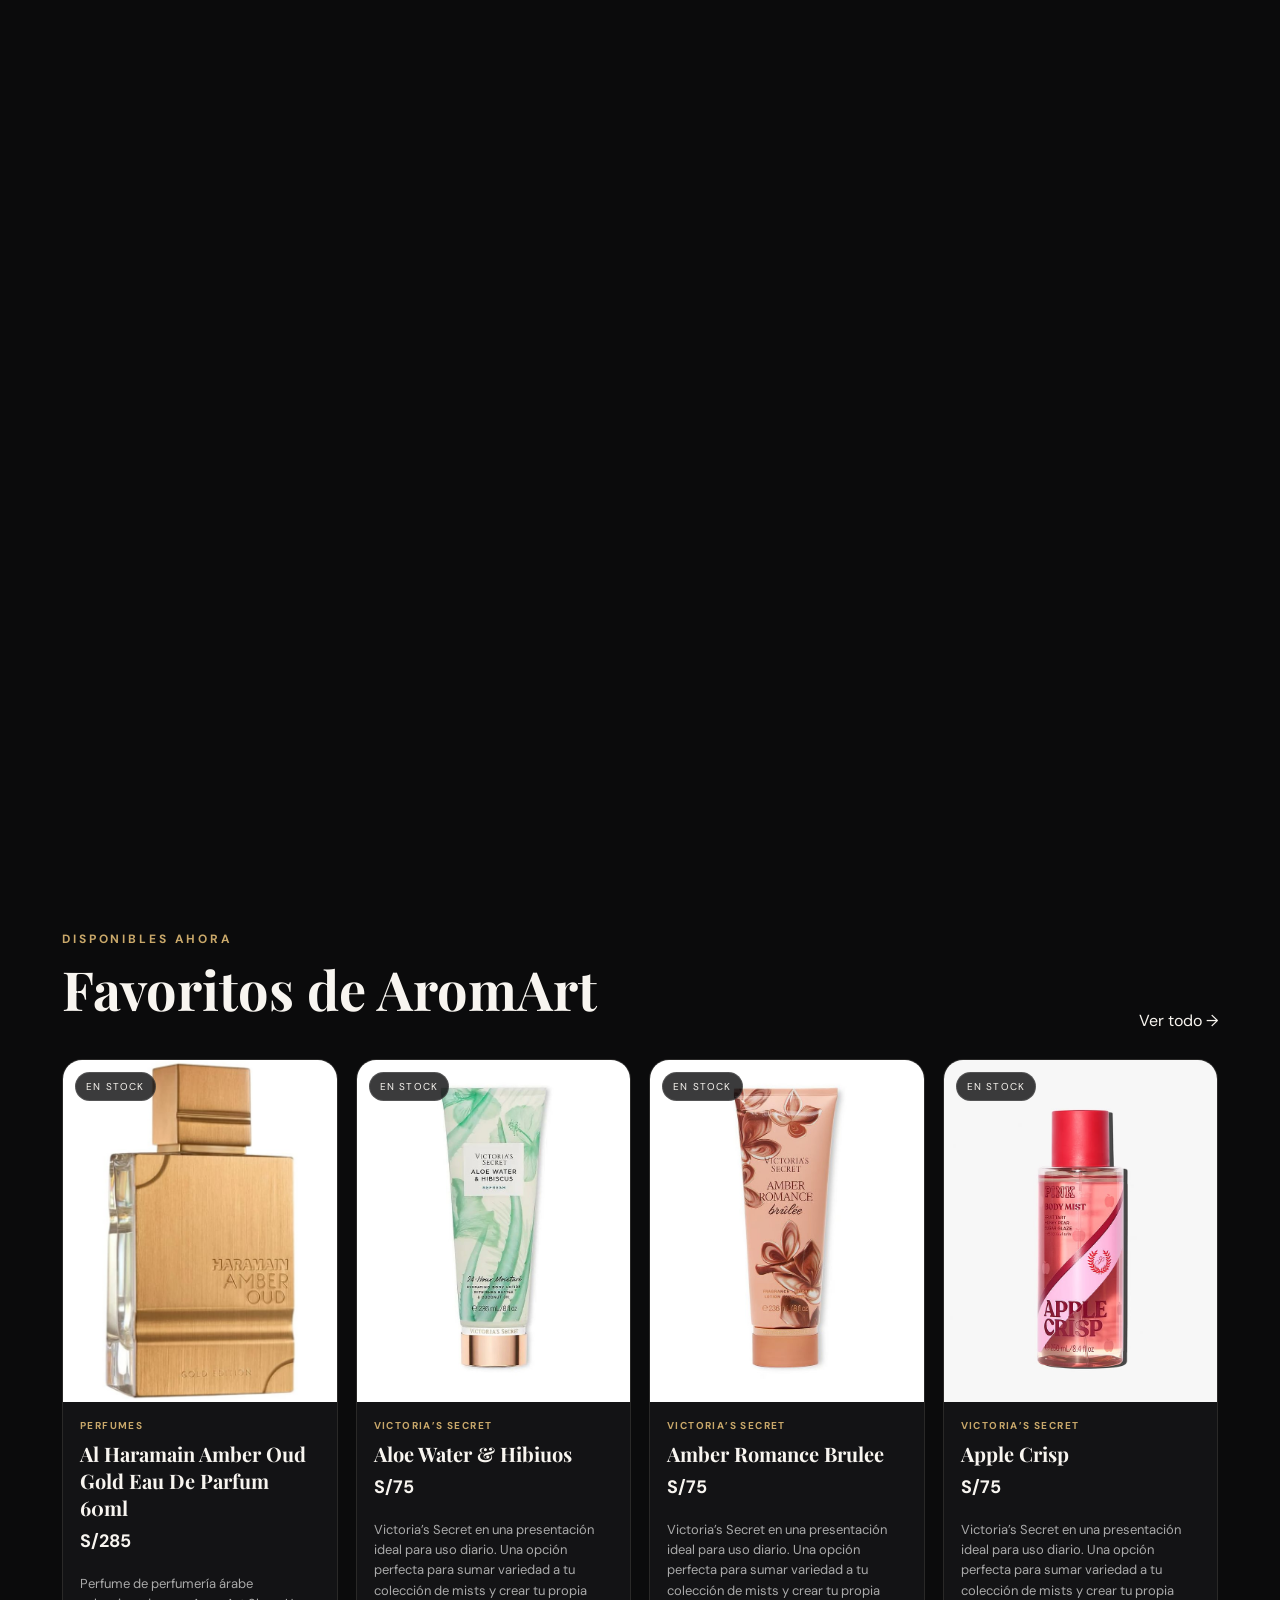
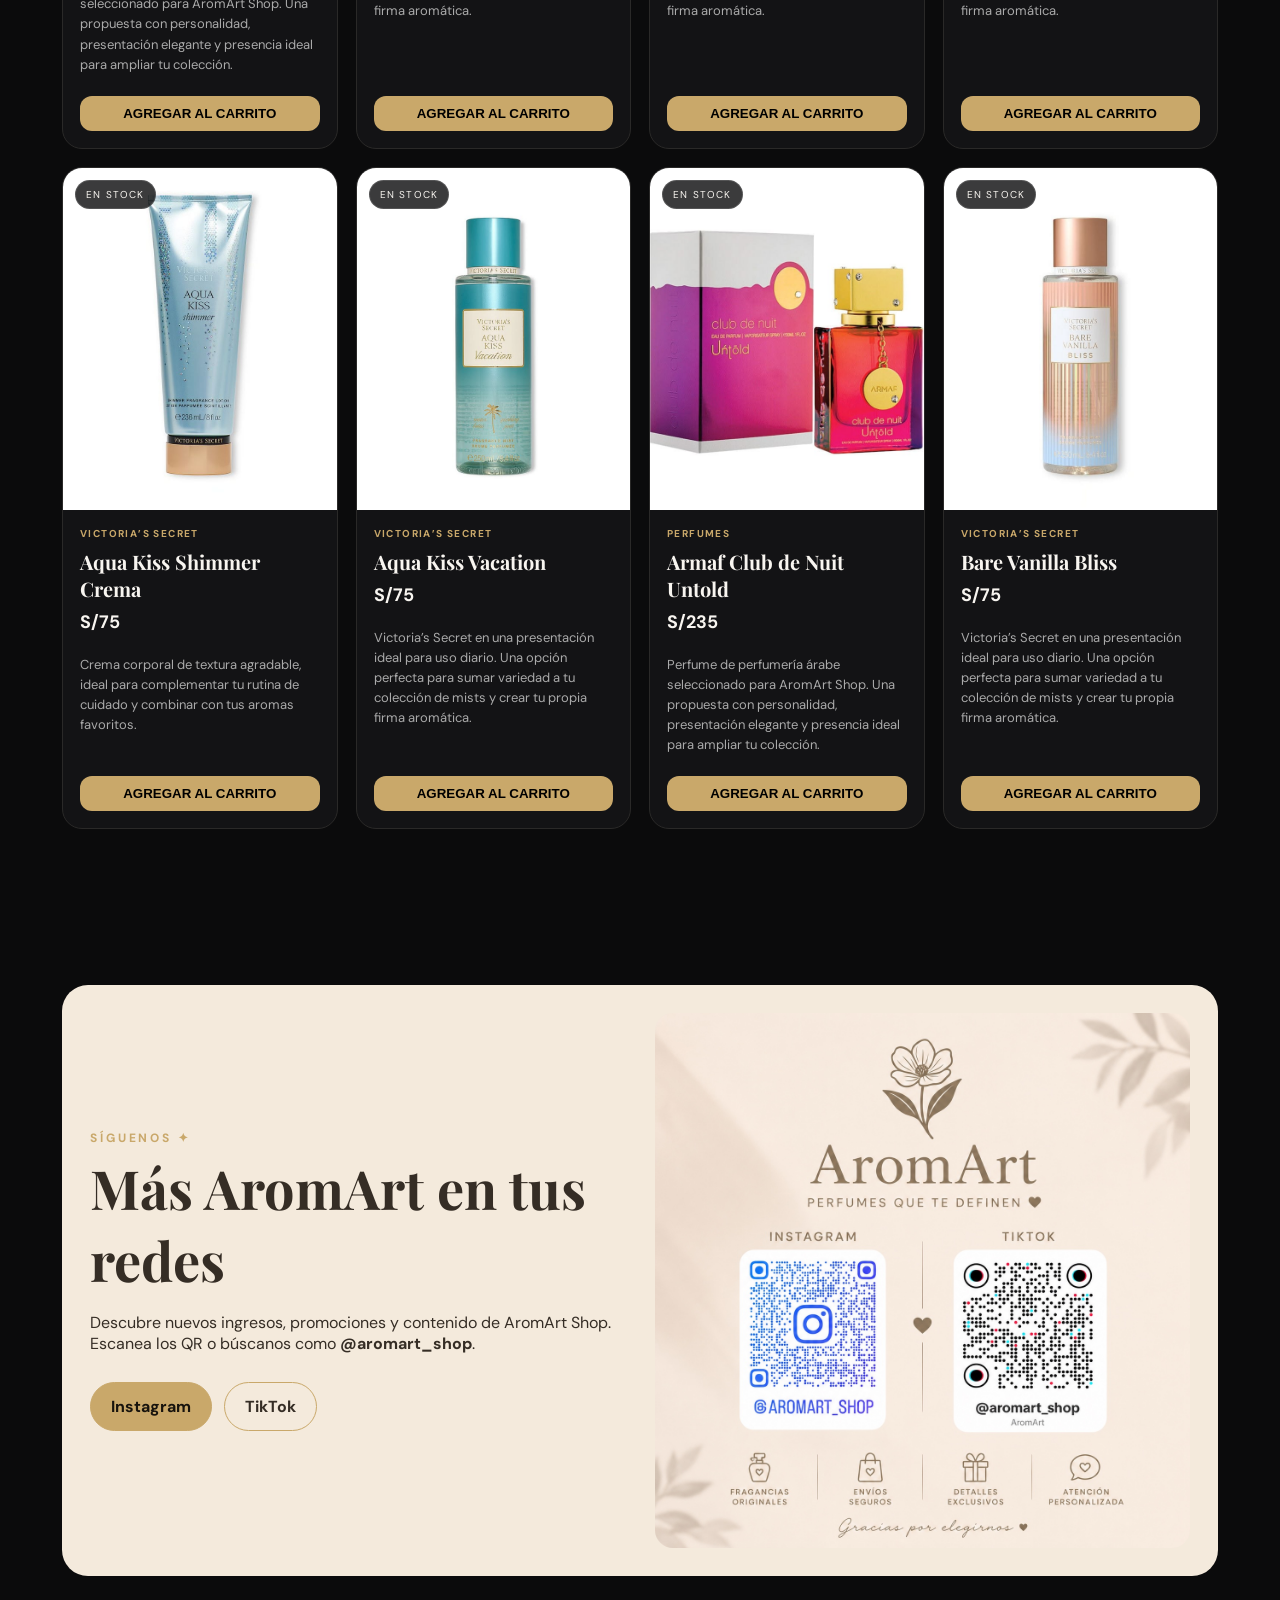
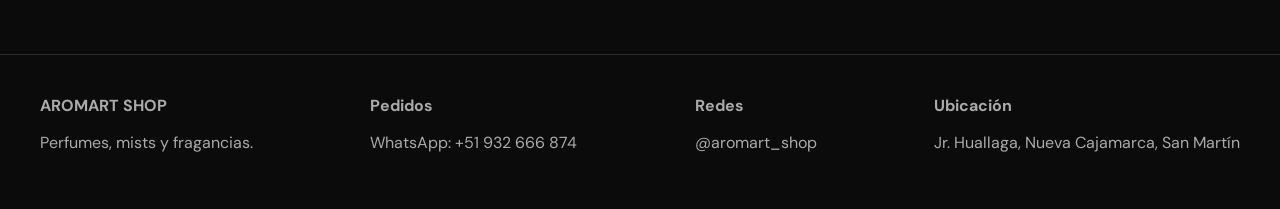
==== commit c8b0242e: "Add files via upload" ====
--- a/AROMART WEB/index.html
+++ b/AROMART WEB/index.html
@@ -1,540 +1 @@
-<!DOCTYPE html>
-<html lang="es">
-<head>
-    <meta charset="UTF-8">
-    <meta name="viewport" content="width=device-width, initial-scale=1.0">
-
-    <title>AromArt Shop | Perfumería</title>
-
-    <link rel="preconnect" href="https://fonts.googleapis.com">
-    <link rel="preconnect" href="https://fonts.gstatic.com" crossorigin>
-
-    <link href="https://fonts.googleapis.com/css2?family=DM+Sans:wght@400;500;600&family=Playfair+Display:ital,wght@0,600;1,600&display=swap" rel="stylesheet">
-
-    <link rel="stylesheet" href="estilos.css">
-</head>
-
-<body>
-
-<!-- CURSOR DORADO -->
-<div class="cursor"></div>
-
-
-<!-- ANUNCIO -->
-<div class="anuncio">
-    ENVÍOS A TODO EL PERÚ
-    <span>✦</span>
-    PERFUMERÍA & BODY CARE
-    <span>✦</span>
-    AROMART SHOP
-</div>
-
-
-<!-- HEADER -->
-<header id="header">
-
-    <a class="logo" href="#inicio">
-        AROMART
-        <small>SHOP</small>
-    </a>
-<button
-    class="menu-movil-btn"
-    onclick="abrirMenu()"
-    aria-label="Abrir menú"
->
-    ☰
-</button>
-    <nav>
-        <a href="#inicio">Inicio</a>
-        <a href="catalogo.html">Catálogo</a>
-<a href="proximamente.html">
-    Próximamente
-</a>
-       <a href="nosotros.html">Nosotros</a>
-
-    <button class="btn-carrito" onclick="abrirCarrito()">
-        BOLSA
-        <span id="contador">0</span>
-    </button>
-
-</header>
-
-
-<main>
-
-<!-- HERO -->
-<section class="hero" id="inicio">
-
-    <div class="hero-luz luz-1"></div>
-    <div class="hero-luz luz-2"></div>
-
-    <div class="hero-contenido">
-
-        <p class="mini revelar">PERFUMERÍA SELECTA</p>
-
-        <h1 class="titulo-hero">
-            Encuentra el aroma
-            <span>que habla por ti.</span>
-        </h1>
-
-        <p class="hero-descripcion revelar">
-            Fragancias, body mists y perfumes seleccionados
-            para convertir cada momento en una experiencia.
-        </p>
-
-        <div class="hero-botones revelar">
-
-            <a href="catalogo.html" class="btn-dorado">
-                EXPLORAR CATÁLOGO
-                <span>↗</span>
-            </a>
-
-            <a href="#proximamente" class="btn-link">
-                Ver próximamente →
-            </a>
-
-        </div>
-
-    </div>
-
-    <div class="hero-decoracion">
-        <div class="circulo"></div>
-        <div class="botella">A</div>
-    </div>
-
-    <div class="scroll">
-        <span></span>
-        DESLIZA
-    </div>
-
-</section>
-
-
-
-<!-- MARQUESINA -->
-<section class="marquesina">
-
-    <div class="marquesina-contenido">
-
-        <span>VICTORIA'S SECRET</span>
-        <b>✦</b>
-        <span>PERFUMERÍA ÁRABE</span>
-        <b>✦</b>
-        <span>BODY MISTS</span>
-        <b>✦</b>
-        <span>FRAGANCIAS</span>
-        <b>✦</b>
-
-        <span>VICTORIA'S SECRET</span>
-        <b>✦</b>
-        <span>PERFUMERÍA ÁRABE</span>
-        <b>✦</b>
-        <span>BODY MISTS</span>
-        <b>✦</b>
-        <span>FRAGANCIAS</span>
-
-    </div>
-
-</section>
-
-
-
-<!-- INTRO -->
-<section class="intro">
-
-    <p class="mini revelar">DESCUBRE AROMART</p>
-
-    <h2 class="revelar">
-        No vendemos solo perfumes.
-        <span>Encontramos tu esencia.</span>
-    </h2>
-
-</section>
-
-
-
-<!-- CATEGORÍAS -->
-<section class="categorias">
-
-    <article class="categoria revelar">
-        <span class="numero">01</span>
-
-        <div>
-            <p>BODY CARE</p>
-            <h3>Victoria's<br>Secret</h3>
-            <a href="catalogo.html">DESCUBRIR →</a>
-        </div>
-    </article>
-
-
-    <article class="categoria revelar">
-        <span class="numero">02</span>
-
-        <div>
-            <p>PERFUMERÍA</p>
-            <h3>Aromas<br>Árabes</h3>
-            <a href="catalogo.html">DESCUBRIR →</a>
-        </div>
-    </article>
-
-
-    <article class="categoria revelar">
-        <span class="numero">03</span>
-
-        <div>
-            <p>AROMART</p>
-            <h3>Nuevos<br>Ingresos</h3>
-            <a href="#proximamente">DESCUBRIR →</a>
-        </div>
-    </article>
-
-</section>
-
-
-
-<!-- CATÁLOGO -->
-<section class="catalogo" id="catalogo">
-
-    <div class="encabezado-seccion revelar">
-
-        <div>
-            <p class="mini">SELECCIÓN AROMART</p>
-            <h2>Encuentra tu próxima fragancia.</h2>
-        </div>
-
-        <p>
-            Una selección de aromas elegidos para destacar.
-        </p>
-
-    </div>
-
-
-    <!-- FILTROS -->
-    <div class="filtros revelar">
-
-        <button class="filtro activo" data-filtro="todos">
-            TODOS
-        </button>
-
-        <button class="filtro" data-filtro="vs">
-            VICTORIA'S SECRET
-        </button>
-
-        <button class="filtro" data-filtro="arabe">
-            ÁRABES
-        </button>
-
-    </div>
-
-
-    <div class="productos-grid">
-        <article class="producto revelar" data-categoria="arabe">
-            <div class="producto-imagen"><span class="etiqueta">DESTACADO</span><img class="producto-foto" src="https://imgproxy.treinta.co/sig/size%3A3840%3A%3A%3A/quality%3A90/plain/https%3A%2F%2Fcdn.treinta.co%2Fnew-products%2Fproducts%2Fcd2c0a69-9081-5b0d-936f-7dcb5c8fb457%2F9fbd7f61-4a95-5aed-b1cd-d91938d81d7d.jpg" alt="Amber Oud Gold Edition"></div>
-            <div class="producto-info"><p>AL HARAMAIN</p><h3>Amber Oud Gold Edition</h3><div class="precio"><span>S/ 285.00</span><button onclick="agregarCarrito('Amber Oud Gold Edition',285)">+</button></div></div>
-        </article>
-        <article class="producto revelar" data-categoria="vs">
-            <div class="producto-imagen"><span class="etiqueta">FRESCO</span><img class="producto-foto" src="https://imgproxy.treinta.co/sig/size%3A3840%3A%3A%3A/quality%3A90/plain/https%3A%2F%2Fus-east-1-prod-treinta-assets-bucket.s3.amazonaws.com%2F7f6c2fcc-c594-59ab-a5ac-cb4e8e901bd1.jpeg" alt="Aloe Water & Hibiscus"></div>
-            <div class="producto-info"><p>VICTORIA'S SECRET</p><h3>Aloe Water & Hibiscus</h3><div class="precio"><span>S/ 75.00</span><button onclick="agregarCarrito('Aloe Water & Hibiscus',75)">+</button></div></div>
-        </article>
-        <article class="producto revelar" data-categoria="vs">
-            <div class="producto-imagen"><span class="etiqueta">GOURMAND</span><img class="producto-foto" src="https://imgproxy.treinta.co/sig/size%3A3840%3A%3A%3A/quality%3A90/plain/https%3A%2F%2Fus-east-1-prod-treinta-assets-bucket.s3.amazonaws.com%2Ffef6a25f-79d9-5c3f-bfe1-5f17001660a1.jpeg" alt="Apple Crisp"></div>
-            <div class="producto-info"><p>VICTORIA'S SECRET</p><h3>Apple Crisp</h3><div class="precio"><span>S/ 80.00</span><button onclick="agregarCarrito('Apple Crisp',80)">+</button></div></div>
-        </article>
-        <article class="producto revelar" data-categoria="vs">
-            <div class="producto-imagen"><span class="etiqueta">FRESCO</span><img class="producto-foto" src="https://imgproxy.treinta.co/sig/size%3A3840%3A%3A%3A/quality%3A90/plain/https%3A%2F%2Fus-east-1-prod-treinta-assets-bucket.s3.amazonaws.com%2F0aaf1e28-ef67-5734-8e8d-c31b6bf6e47b.jpeg" alt="Aqua Kiss"></div>
-            <div class="producto-info"><p>VICTORIA'S SECRET</p><h3>Aqua Kiss</h3><div class="precio"><span>S/ 75.00</span><button onclick="agregarCarrito('Aqua Kiss',75)">+</button></div></div>
-        </article>
-    </div>
-    <div class="ver-catalogo-completo revelar"><a class="btn-dorado" href="catalogo.html">VER CATÁLOGO COMPLETO <span>↗</span></a></div>
-
-</section>
-
-
-
-<!-- NO ENCUENTRAS -->
-<section class="solicitud">
-
-    <div class="solicitud-contenido revelar">
-
-        <p class="mini">
-            ¿BUSCAS ALGO ESPECIAL?
-        </p>
-
-        <h2>
-            ¿No encuentras
-            <span>tu perfume?</span>
-        </h2>
-
-        <p class="descripcion">
-            Cuéntanos qué fragancia estás buscando
-            y te ayudamos a conseguirla.
-        </p>
-
-        <a
-            class="btn-dorado"
-            href="https://wa.me/"
-            target="_blank"
-        >
-            SOLICITAR PERFUME ↗
-        </a>
-
-    </div>
-
-
-    <div class="pasos">
-
-        <div class="paso revelar">
-            <span>01</span>
-            <h3>Solicítalo</h3>
-            <p>Dinos qué perfume estás buscando.</p>
-        </div>
-
-        <div class="paso revelar">
-            <span>02</span>
-            <h3>Lo buscamos</h3>
-            <p>Revisamos disponibilidad para ti.</p>
-        </div>
-
-        <div class="paso revelar">
-            <span>03</span>
-            <h3>Te avisamos</h3>
-            <p>Te contactamos cuando esté disponible.</p>
-        </div>
-
-    </div>
-
-</section>
-
-
-
-<!-- PROXIMAMENTE -->
-<section class="proximamente" id="proximamente">
-
-    <div class="encabezado-seccion revelar">
-
-        <div>
-            <p class="mini">
-                LO QUE VIENE
-            </p>
-
-            <h2>Próximamente.</h2>
-        </div>
-
-        <p>
-            Nuevas fragancias están en camino.
-        </p>
-
-    </div>
-
-
-    <div class="proximos-grid">
-
-        <article class="proximo revelar">
-
-            <div class="proximo-fondo uno"></div>
-
-            <span>PRÓXIMAMENTE</span>
-
-            <div>
-                <p>NUEVO INGRESO</p>
-                <h3>Una nueva esencia está por llegar.</h3>
-            </div>
-
-        </article>
-
-
-        <article class="proximo revelar">
-
-            <div class="proximo-fondo dos"></div>
-
-            <span>PRÓXIMAMENTE</span>
-
-            <div>
-                <p>AROMART</p>
-                <h3>Prepárate para descubrirla.</h3>
-            </div>
-
-        </article>
-
-    </div>
-
-</section>
-
-
-
-<!-- BENEFICIOS -->
-<section class="beneficios" id="nosotros">
-
-    <p class="mini revelar">
-        POR QUÉ AROMART
-    </p>
-
-    <div class="beneficio revelar">
-
-        <span>01</span>
-
-        <h3>Selección especial</h3>
-
-        <p>
-            Fragancias escogidas cuidadosamente
-            para nuestro catálogo.
-        </p>
-
-    </div>
-
-
-    <div class="beneficio revelar">
-
-        <span>02</span>
-
-        <h3>Atención personalizada</h3>
-
-        <p>
-            Te ayudamos a encontrar el aroma
-            ideal para ti.
-        </p>
-
-    </div>
-
-
-    <div class="beneficio revelar">
-
-        <span>03</span>
-
-        <h3>Envíos a todo el Perú</h3>
-
-        <p>
-            Compra desde donde estés.
-        </p>
-
-    </div>
-
-
-    <div class="beneficio revelar">
-
-        <span>04</span>
-
-        <h3>Compra fácil</h3>
-
-        <p>
-            Arma tu pedido y envíalo directamente
-            por WhatsApp.
-        </p>
-
-    </div>
-
-</section>
-
-
-</main>
-
-
-
-<!-- FOOTER -->
-<footer>
-
-    <div class="footer-logo">
-        AROMART
-    </div>
-
-    <div class="footer-abajo">
-
-        <p>PERFUMERÍA & BODY CARE</p>
-
-        <p>© 2026 AROMART SHOP</p>
-
-    </div>
-
-</footer>
-
-
-
-<!-- FONDO DEL CARRITO -->
-<div
-    class="overlay"
-    id="overlay"
-    onclick="cerrarCarrito()">
-</div>
-
-
-
-<!-- CARRITO -->
-<aside class="carrito-panel" id="carrito">
-
-    <div class="carrito-header">
-
-        <div>
-            <p class="mini">TU SELECCIÓN</p>
-            <h2>Tu bolsa</h2>
-        </div>
-
-        <button onclick="cerrarCarrito()">
-            ×
-        </button>
-
-    </div>
-
-
-    <div
-        class="carrito-items"
-        id="carritoItems"
-    >
-
-        <p class="vacio">
-            Tu bolsa está vacía.
-        </p>
-
-    </div>
-
-
-    <div class="carrito-footer">
-
-        <div class="subtotal">
-
-            <span>SUBTOTAL</span>
-
-            <strong id="subtotal">
-                S/ 0.00
-            </strong>
-
-        </div>
-
-        <button
-            class="whatsapp"
-            onclick="finalizarPedido()"
-        >
-            FINALIZAR POR WHATSAPP ↗
-        </button>
-
-    </div>
-
-</aside>
-
-
-<script src="script.js"></script>
-
-<div class="menu-movil" id="menuMovil">
-
-    <button
-        class="cerrar-menu"
-        onclick="cerrarMenu()"
-    >
-        ×
-    </button>
-
-    <p>AROMART SHOP</p>
-
-    <nav>
-        <a href="index.html">Inicio</a>
-        <a href="catalogo.html">Catálogo</a>
-        <a href="proximamente.html">Próximamente</a>
-        <a href="nosotros.html">Nosotros</a>
-    </nav>
-
-    <div class="menu-movil-abajo">
-        <span>PERFUMERÍA & BODY CARE</span>
-        <span>NUEVA CAJAMARCA · PERÚ</span>
-    </div>
-
-</div>
-</html>
+<!doctype html><html lang="es"><head><meta charset="utf-8"><meta name="viewport" content="width=device-width,initial-scale=1"><meta name="description" content="AromArt Shop - perfumes, mists y fragancias en Nueva Cajamarca. Envíos a todo el Perú."><title>AromArt Shop | Perfumes que te definen</title><link rel="stylesheet" href="estilos.css"><link rel="icon" href="assets/brand/logo.jpeg"></head><body><div class="reveal"><video src="assets/brand/reveal.mp4" autoplay muted playsinline></video></div><div class="announce">ENVÍOS A TODO EL PERÚ ✦ AROMART SHOP</div><nav class="nav"><div class="navin"><a class="brand" href="index.html">AROMART</a><div class="links"><a href="catalogo.html">Catálogo</a><a href="proximamente.html">Próximamente</a><a href="nosotros.html">Nosotros</a><a href="nosotros.html#ubicacion">Ubícanos</a></div><a class="cartbtn" href="#" onclick="openCart();return false">Carrito (<span class="cart-count">0</span>)</a></div></nav><main><section class="hero"><div><div class="eyebrow">PERFUMES · MISTS · FRAGRANCES</div><img class="hero-logo" src="assets/brand/logo.jpeg" alt="AromArt Shop"><p>Fragancias seleccionadas para acompañar tu estilo. Compra desde nuestra web y finaliza tu pedido directamente por WhatsApp.</p><div class="actions"><a class="btn primary" href="catalogo.html">VER CATÁLOGO</a><a class="btn" href="proximamente.html">NEW ARRIVALS</a></div></div></section><section class="section"><div class="sectionhead"><div><div class="eyebrow">DISPONIBLES AHORA</div><h2>Favoritos de AromArt</h2></div><a href="catalogo.html">Ver todo →</a></div><div class="grid" id="featured"></div></section><section class="section"><div class="social-card"><div><div class="eyebrow">SÍGUENOS ✦</div><h2>Más AromArt en tus redes</h2><p>Descubre nuevos ingresos, promociones y contenido de AromArt Shop. Escanea los QR o búscanos como <b>@aromart_shop</b>.</p><div class="actions" style="justify-content:flex-start"><a class="btn primary" href="https://www.instagram.com/aromart_shop/" target="_blank">Instagram</a><a class="btn" href="https://www.tiktok.com/@aromart_shop" target="_blank">TikTok</a></div></div><img src="assets/brand/redes.jpeg" alt="Redes sociales AromArt Shop"></div></section></main><footer class="footer"><div class="footerin"><div><b>AROMART SHOP</b><p>Perfumes, mists y fragancias.</p></div><div><b>Pedidos</b><p>WhatsApp: +51 932 666 874</p></div><div><b>Redes</b><p>@aromart_shop</p></div><div><b>Ubicación</b><p>Jr. Huallaga, Nueva Cajamarca, San Martín</p></div></div></footer><div class="modal" id="cartModal" onclick="if(event.target===this)closeCart()"><aside class="drawer"><div style="display:flex;justify-content:space-between;align-items:center"><h2>Tu carrito</h2><button class="smallbtn ghost" style="width:auto" onclick="closeCart()">Cerrar</button></div><div id="cartItems"></div><div class="total">Total: <span id="cartTotal">S/0</span></div><button class="smallbtn" onclick="checkout()">PEDIR POR WHATSAPP</button></aside></div><script src="productos.js"></script><script src="script.js"></script></body></html>
--- a/AROMART WEB/estilos.css
+++ b/AROMART WEB/estilos.css
@@ -1,2792 +1,4 @@
-:root {
-    --negro: #080808;
-    --negro2: #101010;
-    --negro3: #181818;
-    --dorado: #d7b65d;
-    --dorado-claro: #f0d58b;
-    --blanco: #f4f1e9;
-    --gris: #99978f;
-}
-
-* {
-    margin: 0;
-    padding: 0;
-    box-sizing: border-box;
-}
-
-html {
-    scroll-behavior: smooth;
-}
-
-body {
-    background: var(--negro);
-    color: var(--blanco);
-    font-family: "DM Sans", sans-serif;
-    overflow-x: hidden;
-}
-
-a {
-    color: inherit;
-}
-
-button {
-    font-family: inherit;
-}
-
-/* ANUNCIO */
-
-.anuncio {
-    height: 32px;
-    background: var(--dorado);
-    color: #080808;
-    display: flex;
-    align-items: center;
-    justify-content: center;
-    gap: 20px;
-    font-size: 10px;
-    letter-spacing: 2px;
-    font-weight: 600;
-}
-
-/* HEADER */
-
-header {
-    height: 85px;
-    width: 100%;
-    padding: 0 6%;
-    display: flex;
-    align-items: center;
-    justify-content: space-between;
-    position: fixed;
-    top: 32px;
-    left: 0;
-    z-index: 1000;
-    transition: .4s;
-}
-
-header.scrolled {
-    top: 0;
-    height: 72px;
-    background: rgba(8,8,8,.92);
-    backdrop-filter: blur(15px);
-    border-bottom: 1px solid #242424;
-}
-
-.logo {
-    text-decoration: none;
-    color: var(--dorado);
-    font-size: 24px;
-    letter-spacing: 6px;
-    font-weight: 600;
-    line-height: 13px;
-}
-
-.logo small {
-    display: block;
-    font-size: 7px;
-    letter-spacing: 7px;
-    text-align: center;
-    margin-top: 8px;
-}
-
-nav {
-    display: flex;
-    gap: 38px;
-}
-
-nav a {
-    text-decoration: none;
-    font-size: 12px;
-    color: #ddd;
-    position: relative;
-}
-
-nav a::after {
-    content: "";
-    position: absolute;
-    left: 0;
-    bottom: -8px;
-    width: 0;
-    height: 1px;
-    background: var(--dorado);
-    transition: .3s;
-}
-
-nav a:hover::after {
-    width: 100%;
-}
-
-.btn-carrito {
-    background: transparent;
-    border: 0;
-    color: white;
-    cursor: pointer;
-    letter-spacing: 2px;
-    font-size: 11px;
-}
-
-.btn-carrito span {
-    margin-left: 8px;
-    background: var(--dorado);
-    color: #000;
-    width: 24px;
-    height: 24px;
-    display: inline-flex;
-    align-items: center;
-    justify-content: center;
-    border-radius: 50%;
-}
-
-/* HERO */
-
-.hero {
-    height: 100vh;
-    min-height: 720px;
-    padding: 170px 8% 80px;
-    display: flex;
-    align-items: center;
-    position: relative;
-    overflow: hidden;
-
-    background:
-        radial-gradient(circle at 75% 45%, #292216 0%, transparent 26%),
-        linear-gradient(120deg, #070707 35%, #111 100%);
-}
-
-.hero-contenido {
-    width: 65%;
-    position: relative;
-    z-index: 5;
-}
-
-.mini {
-    color: var(--dorado);
-    font-size: 10px;
-    letter-spacing: 4px;
-    font-weight: 600;
-    margin-bottom: 25px;
-}
-
-.titulo-hero {
-    font-family: "Playfair Display", serif;
-    font-size: clamp(65px, 8vw, 125px);
-    font-weight: 600;
-    line-height: .86;
-    letter-spacing: -5px;
-    max-width: 1050px;
-}
-
-.titulo-hero span {
-    display: block;
-    color: var(--dorado);
-    font-style: italic;
-}
-
-.hero-descripcion {
-    margin-top: 40px;
-    color: #aaa;
-    max-width: 500px;
-    font-size: 15px;
-    line-height: 1.8;
-}
-
-.hero-botones {
-    display: flex;
-    align-items: center;
-    gap: 35px;
-    margin-top: 40px;
-}
-
-.btn-dorado {
-    display: inline-flex;
-    align-items: center;
-    gap: 35px;
-    background: var(--dorado);
-    color: #090909;
-    padding: 18px 25px;
-    text-decoration: none;
-    font-size: 11px;
-    letter-spacing: 1px;
-    font-weight: 600;
-    transition: .35s;
-}
-
-.btn-dorado:hover {
-    background: var(--dorado-claro);
-    transform: translateY(-4px);
-    box-shadow: 0 15px 50px rgba(215,182,93,.15);
-}
-
-.btn-link {
-    color: #bbb;
-    text-decoration: none;
-    font-size: 12px;
-    transition: .3s;
-}
-
-.btn-link:hover {
-    color: var(--dorado);
-}
-
-.hero-decoracion {
-    position: absolute;
-    right: 8%;
-    top: 20%;
-    width: 30%;
-    height: 65%;
-    display: flex;
-    align-items: center;
-    justify-content: center;
-}
-
-.circulo {
-    position: absolute;
-    width: 480px;
-    height: 480px;
-    border: 1px solid rgba(215,182,93,.2);
-    border-radius: 50%;
-    animation: respirar 5s ease-in-out infinite;
-}
-
-.botella {
-    width: 180px;
-    height: 330px;
-    border: 1px solid rgba(215,182,93,.6);
-    background:
-        linear-gradient(135deg,
-        rgba(215,182,93,.2),
-        rgba(0,0,0,.7));
-    box-shadow: 0 50px 100px #000;
-    display: flex;
-    align-items: center;
-    justify-content: center;
-    color: var(--dorado);
-    font-family: "Playfair Display";
-    font-size: 80px;
-    animation: flotar 5s ease-in-out infinite;
-    backdrop-filter: blur(5px);
-}
-
-.hero-luz {
-    position: absolute;
-    border-radius: 50%;
-    filter: blur(100px);
-    pointer-events: none;
-}
-
-.luz-1 {
-    width: 400px;
-    height: 400px;
-    background: rgba(215,182,93,.08);
-    right: 5%;
-    top: 20%;
-}
-
-.luz-2 {
-    width: 300px;
-    height: 300px;
-    background: rgba(215,182,93,.05);
-    left: 20%;
-    bottom: -150px;
-}
-
-.scroll {
-    position: absolute;
-    bottom: 35px;
-    left: 8%;
-    color: #666;
-    letter-spacing: 3px;
-    font-size: 8px;
-    display: flex;
-    align-items: center;
-    gap: 15px;
-}
-
-.scroll span {
-    display: block;
-    width: 45px;
-    height: 1px;
-    background: #555;
-}
-
-/* MARQUESINA */
-
-.marquesina {
-    background: var(--dorado);
-    color: #090909;
-    overflow: hidden;
-    padding: 17px 0;
-}
-
-.marquesina-contenido {
-    width: max-content;
-    display: flex;
-    align-items: center;
-    gap: 45px;
-    animation: marquesina 25s linear infinite;
-    font-size: 11px;
-    letter-spacing: 3px;
-}
-
-/* INTRO */
-
-.intro {
-    padding: 160px 8%;
-    text-align: center;
-}
-
-.intro h2 {
-    font-family: "Playfair Display", serif;
-    font-size: clamp(45px, 6vw, 90px);
-    line-height: 1;
-    max-width: 1100px;
-    margin: auto;
-}
-
-.intro h2 span {
-    color: var(--dorado);
-    font-style: italic;
-}
-
-/* CATEGORÍAS */
-
-.categorias {
-    padding: 0 6% 150px;
-    display: grid;
-    grid-template-columns: repeat(3, 1fr);
-}
-
-.categoria {
-    min-height: 520px;
-    padding: 40px;
-    border: 1px solid #242424;
-    position: relative;
-    display: flex;
-    align-items: flex-end;
-    overflow: hidden;
-    background:
-        radial-gradient(circle at 50% 20%, #262015, transparent 35%),
-        #101010;
-    transition: .5s;
-}
-
-.categoria:nth-child(2) {
-    background:
-        radial-gradient(circle at 50% 20%, #252525, transparent 35%),
-        #101010;
-}
-
-.categoria:hover {
-    transform: translateY(-12px);
-    border-color: rgba(215,182,93,.5);
-    z-index: 5;
-}
-
-.categoria::after {
-    content: "";
-    position: absolute;
-    width: 80px;
-    height: 250%;
-    background: rgba(255,255,255,.04);
-    transform: rotate(25deg);
-    top: -70%;
-    left: -150px;
-    transition: 1s;
-}
-
-.categoria:hover::after {
-    left: 130%;
-}
-
-.numero {
-    position: absolute;
-    top: 30px;
-    right: 35px;
-    color: rgba(215,182,93,.2);
-    font-size: 65px;
-    font-family: "Playfair Display";
-}
-
-.categoria p {
-    color: var(--dorado);
-    font-size: 9px;
-    letter-spacing: 3px;
-    margin-bottom: 15px;
-}
-
-.categoria h3 {
-    font-family: "Playfair Display";
-    font-size: 48px;
-    line-height: .95;
-    margin-bottom: 30px;
-}
-
-.categoria a {
-    color: #aaa;
-    text-decoration: none;
-    font-size: 10px;
-    letter-spacing: 2px;
-}
-
-/* CATÁLOGO */
-
-.catalogo,
-.proximamente {
-    padding: 130px 6%;
-    background: #0c0c0c;
-}
-
-.encabezado-seccion {
-    display: flex;
-    justify-content: space-between;
-    align-items: flex-end;
-    margin-bottom: 60px;
-}
-
-.encabezado-seccion h2 {
-    font-family: "Playfair Display";
-    font-size: clamp(45px, 5vw, 75px);
-    max-width: 700px;
-    line-height: 1;
-}
-
-.encabezado-seccion > p {
-    color: #777;
-    max-width: 270px;
-    line-height: 1.7;
-}
-
-.filtros {
-    display: flex;
-    gap: 10px;
-    margin-bottom: 35px;
-}
-
-.filtro {
-    padding: 12px 18px;
-    background: transparent;
-    border: 1px solid #292929;
-    color: #777;
-    cursor: pointer;
-    font-size: 9px;
-    letter-spacing: 1px;
-    transition: .3s;
-}
-
-.filtro.activo,
-.filtro:hover {
-    border-color: var(--dorado);
-    color: var(--dorado);
-}
-
-.productos-grid {
-    display: grid;
-    grid-template-columns: repeat(4, 1fr);
-    gap: 3px;
-}
-
-.producto {
-    background: #111;
-    transition: opacity .4s, transform .5s;
-}
-
-.producto.oculto {
-    display: none;
-}
-
-.producto-imagen {
-    height: 440px;
-    background:
-        radial-gradient(circle, #272117, #151515 55%);
-    display: flex;
-    justify-content: center;
-    align-items: center;
-    position: relative;
-    overflow: hidden;
-}
-
-.perfume-placeholder {
-    width: 130px;
-    height: 250px;
-    border-radius: 40px 40px 15px 15px;
-    border: 1px solid #d8c7a1;
-    background: linear-gradient(145deg,#d8c7a1,#6b5b45);
-    color: #201a12;
-    font-family: "Playfair Display";
-    font-size: 40px;
-    display: flex;
-    align-items: center;
-    justify-content: center;
-    box-shadow: 0 30px 60px #000;
-    transition: .6s cubic-bezier(.2,.8,.2,1);
-}
-
-.perfume-placeholder.arabe {
-    border-radius: 5px;
-    background: linear-gradient(145deg,#1a1a1a,#9a7c37);
-    color: var(--dorado);
-}
-
-.producto:hover .perfume-placeholder {
-    transform: translateY(-15px) scale(1.07) rotate(-2deg);
-}
-
-.etiqueta {
-    position: absolute;
-    top: 20px;
-    left: 20px;
-    background: var(--dorado);
-    color: #000;
-    padding: 8px 10px;
-    font-size: 8px;
-    letter-spacing: 1px;
-}
-
-.producto-info {
-    padding: 25px;
-}
-
-.producto-info > p {
-    color: #777;
-    font-size: 8px;
-    letter-spacing: 2px;
-    margin-bottom: 9px;
-}
-
-.producto-info h3 {
-    font-family: "Playfair Display";
-    font-size: 24px;
-}
-
-.precio {
-    margin-top: 25px;
-    display: flex;
-    align-items: center;
-    justify-content: space-between;
-}
-
-.precio span {
-    color: var(--dorado);
-}
-
-.precio button {
-    width: 38px;
-    height: 38px;
-    border-radius: 50%;
-    border: 1px solid #555;
-    background: transparent;
-    color: white;
-    cursor: pointer;
-    font-size: 20px;
-    transition: .3s;
-}
-
-.precio button:hover {
-    background: var(--dorado);
-    color: black;
-    border-color: var(--dorado);
-    transform: rotate(90deg);
-}
-
-/* SOLICITUD */
-
-.solicitud {
-    padding: 150px 8%;
-    background:
-        radial-gradient(circle at 20% 40%, #2c2518, transparent 30%),
-        #090909;
-    display: grid;
-    grid-template-columns: 1fr 1fr;
-    gap: 100px;
-}
-
-.solicitud h2 {
-    font-family: "Playfair Display";
-    font-size: clamp(55px, 6vw, 90px);
-    line-height: .95;
-}
-
-.solicitud h2 span {
-    display: block;
-    color: var(--dorado);
-    font-style: italic;
-}
-
-.descripcion {
-    color: #888;
-    max-width: 450px;
-    line-height: 1.8;
-    margin: 30px 0;
-}
-
-.paso {
-    border-top: 1px solid #333;
-    padding: 30px 0;
-    display: grid;
-    grid-template-columns: 60px 1fr 1fr;
-    align-items: center;
-}
-
-.paso span {
-    color: var(--dorado);
-    font-size: 11px;
-}
-
-.paso h3 {
-    font-family: "Playfair Display";
-    font-size: 25px;
-}
-
-.paso p {
-    color: #777;
-    font-size: 12px;
-    line-height: 1.6;
-}
-
-/* PRÓXIMAMENTE */
-
-.proximamente {
-    background: #0f0f0f;
-}
-
-.proximos-grid {
-    display: grid;
-    grid-template-columns: 1.3fr 1fr;
-    gap: 5px;
-}
-
-.proximo {
-    height: 600px;
-    padding: 35px;
-    position: relative;
-    display: flex;
-    flex-direction: column;
-    justify-content: space-between;
-    overflow: hidden;
-    border: 1px solid #242424;
-}
-
-.proximo-fondo {
-    position: absolute;
-    inset: 0;
-    transition: 1s;
-}
-
-.proximo-fondo.uno {
-    background:
-        radial-gradient(circle at 50% 45%, rgba(215,182,93,.25), transparent 20%),
-        linear-gradient(145deg,#161616,#080808);
-}
-
-.proximo-fondo.dos {
-    background:
-        radial-gradient(circle at 50% 40%, rgba(255,255,255,.12), transparent 22%),
-        linear-gradient(145deg,#181818,#080808);
-}
-
-.proximo:hover .proximo-fondo {
-    transform: scale(1.08);
-}
-
-.proximo > span,
-.proximo > div:last-child {
-    position: relative;
-    z-index: 2;
-}
-
-.proximo > span {
-    align-self: flex-start;
-    border: 1px solid #777;
-    padding: 8px 12px;
-    font-size: 8px;
-    letter-spacing: 2px;
-}
-
-.proximo p {
-    color: var(--dorado);
-    letter-spacing: 3px;
-    font-size: 9px;
-    margin-bottom: 15px;
-}
-
-.proximo h3 {
-    font-family: "Playfair Display";
-    font-size: 45px;
-    max-width: 500px;
-}
-
-/* BENEFICIOS */
-
-.beneficios {
-    padding: 140px 8%;
-}
-
-.beneficio {
-    display: grid;
-    grid-template-columns: 80px 1fr 1fr;
-    border-top: 1px solid #292929;
-    padding: 35px 0;
-    align-items: center;
-}
-
-.beneficio span {
-    color: var(--dorado);
-    font-size: 10px;
-}
-
-.beneficio h3 {
-    font-family: "Playfair Display";
-    font-size: 30px;
-}
-
-.beneficio p {
-    color: #777;
-    max-width: 380px;
-    line-height: 1.7;
-}
-
-/* FOOTER */
-
-footer {
-    padding: 100px 6% 35px;
-    background: var(--dorado);
-    color: #080808;
-}
-
-.footer-logo {
-    font-size: clamp(75px, 16vw, 240px);
-    letter-spacing: -10px;
-    font-weight: 600;
-    line-height: .8;
-}
-
-.footer-abajo {
-    margin-top: 70px;
-    padding-top: 25px;
-    border-top: 1px solid rgba(0,0,0,.3);
-    display: flex;
-    justify-content: space-between;
-    font-size: 9px;
-    letter-spacing: 2px;
-}
-
-/* CARRITO */
-
-.overlay {
-    position: fixed;
-    inset: 0;
-    background: rgba(0,0,0,.7);
-    backdrop-filter: blur(5px);
-    z-index: 1998;
-    opacity: 0;
-    visibility: hidden;
-    transition: .4s;
-}
-
-.overlay.abierto {
-    opacity: 1;
-    visibility: visible;
-}
-
-.carrito-panel {
-    position: fixed;
-    right: -520px;
-    top: 0;
-    width: min(500px, 100%);
-    height: 100vh;
-    background: #111;
-    z-index: 1999;
-    padding: 40px;
-    display: flex;
-    flex-direction: column;
-    transition: .55s cubic-bezier(.77,0,.18,1);
-}
-
-.carrito-panel.abierto {
-    right: 0;
-}
-
-.carrito-header {
-    display: flex;
-    justify-content: space-between;
-    border-bottom: 1px solid #292929;
-    padding-bottom: 25px;
-}
-
-.carrito-header h2 {
-    font-family: "Playfair Display";
-    font-size: 40px;
-}
-
-.carrito-header button {
-    border: 0;
-    background: transparent;
-    color: white;
-    font-size: 35px;
-    cursor: pointer;
-}
-
-.carrito-items {
-    flex: 1;
-    overflow-y: auto;
-    padding: 25px 0;
-}
-
-.vacio {
-    color: #666;
-}
-
-.item-carrito {
-    padding: 20px 0;
-    border-bottom: 1px solid #292929;
-    display: flex;
-    justify-content: space-between;
-}
-
-.item-carrito h4 {
-    font-family: "Playfair Display";
-    font-size: 20px;
-}
-
-.item-carrito p {
-    color: var(--dorado);
-    margin-top: 5px;
-}
-
-.item-carrito button {
-    background: none;
-    border: none;
-    color: #777;
-    cursor: pointer;
-}
-
-.subtotal {
-    display: flex;
-    justify-content: space-between;
-    margin-bottom: 25px;
-}
-
-.subtotal span {
-    font-size: 10px;
-    letter-spacing: 2px;
-}
-
-.subtotal strong {
-    color: var(--dorado);
-}
-
-.whatsapp {
-    width: 100%;
-    padding: 18px;
-    border: 0;
-    background: var(--dorado);
-    color: #080808;
-    cursor: pointer;
-    font-weight: 600;
-}
-
-/* ANIMACIONES */
-
-.revelar {
-    opacity: 0;
-    transform: translateY(55px);
-    transition:
-        opacity .9s ease,
-        transform .9s cubic-bezier(.2,.8,.2,1);
-}
-
-.revelar.visible {
-    opacity: 1;
-    transform: translateY(0);
-}
-
-@keyframes flotar {
-    0%,100% {
-        transform: translateY(0) rotate(2deg);
-    }
-    50% {
-        transform: translateY(-25px) rotate(-2deg);
-    }
-}
-
-@keyframes respirar {
-    0%,100% {
-        transform: scale(.95);
-        opacity: .4;
-    }
-    50% {
-        transform: scale(1.08);
-        opacity: 1;
-    }
-}
-
-@keyframes marquesina {
-    to {
-        transform: translateX(-50%);
-    }
-}
-
-/* RESPONSIVE */
-
-@media (max-width: 900px) {
-
-    nav {
-        display: none;
-    }
-
-    .hero {
-        min-height: 750px;
-        padding: 160px 7% 80px;
-    }
-
-    .hero-contenido {
-        width: 100%;
-    }
-
-    .titulo-hero {
-        font-size: 58px;
-        letter-spacing: -3px;
-    }
-
-    .hero-decoracion {
-        opacity: .25;
-        right: -20%;
-    }
-
-    .categorias,
-    .productos-grid {
-        grid-template-columns: 1fr;
-    }
-
-    .categoria {
-        min-height: 350px;
-    }
-
-    .producto-imagen {
-        height: 400px;
-    }
-
-    .solicitud {
-        grid-template-columns: 1fr;
-        gap: 70px;
-    }
-
-    .proximos-grid {
-        grid-template-columns: 1fr;
-    }
-
-    .proximo {
-        height: 450px;
-    }
-
-    .encabezado-seccion {
-        display: block;
-    }
-
-    .encabezado-seccion > p {
-        margin-top: 25px;
-    }
-
-    .beneficio {
-        grid-template-columns: 40px 1fr;
-        gap: 10px;
-    }
-
-    .beneficio p {
-        grid-column: 2;
-        margin-top: 10px;
-    }
-
-    .footer-logo {
-        letter-spacing: -4px;
-    }
-
-    .footer-abajo {
-        display: block;
-    }
-
-    .footer-abajo p {
-        margin-top: 10px;
-    }
-
-}
-/* ====================================
-   PÁGINA CATÁLOGO
-==================================== */
-
-.header-catalogo {
-    background: rgba(8,8,8,.95);
-    backdrop-filter: blur(18px);
-    border-bottom: 1px solid #222;
-}
-
-.catalogo-portada {
-    min-height: 570px;
-
-    padding:
-        210px 7%
-        100px;
-
-    display: flex;
-    flex-direction: column;
-    justify-content: center;
-
-    background:
-        radial-gradient(
-            circle at 80% 40%,
-            rgba(215,182,93,.16),
-            transparent 25%
-        ),
-        #090909;
-}
-
-.catalogo-portada h1 {
-    font-family:
-        "Playfair Display",
-        serif;
-
-    font-size:
-        clamp(70px, 10vw, 150px);
-
-    line-height: .82;
-
-    letter-spacing: -6px;
-
-    max-width: 1000px;
-}
-
-.catalogo-portada h1 span {
-    color: var(--dorado);
-    font-style: italic;
-}
-
-.catalogo-portada > p:last-child {
-    margin-top: 45px;
-
-    max-width: 450px;
-
-    color: #777;
-
-    line-height: 1.8;
-}
-
-
-/* ZONA CATÁLOGO */
-
-.zona-catalogo {
-    padding: 80px 6% 150px;
-    background: #0c0c0c;
-}
-
-
-/* BUSCADOR */
-
-.buscador-contenedor {
-    width: 100%;
-
-    border-bottom:
-        1px solid #444;
-
-    display: flex;
-    align-items: center;
-
-    padding:
-        15px 0 25px;
-
-    margin-bottom: 45px;
-
-    transition: .3s;
-}
-
-.buscador-contenedor:focus-within {
-    border-color:
-        var(--dorado);
-}
-
-.buscador-contenedor span {
-    color: var(--dorado);
-
-    font-size: 30px;
-
-    margin-right: 20px;
-}
-
-.buscador-contenedor input {
-    width: 100%;
-
-    background: transparent;
-
-    border: 0;
-    outline: 0;
-
-    color: white;
-
-    font-family:
-        "Playfair Display",
-        serif;
-
-    font-size:
-        clamp(25px, 4vw, 45px);
-}
-
-.buscador-contenedor input::placeholder {
-    color: #3e3e3e;
-}
-
-
-/* HERRAMIENTAS */
-
-.catalogo-herramientas {
-    display: flex;
-
-    justify-content:
-        space-between;
-
-    align-items: center;
-
-    margin-bottom: 45px;
-}
-
-#cantidadProductos {
-    color: #666;
-
-    font-size: 9px;
-
-    letter-spacing: 2px;
-}
-
-
-/* FAVORITOS */
-
-.producto-imagen .favorito {
-    position: absolute;
-
-    right: 18px;
-    top: 18px;
-
-    width: 42px;
-    height: 42px;
-
-    z-index: 5;
-
-    border-radius: 50%;
-
-    border:
-        1px solid rgba(255,255,255,.2);
-
-    background:
-        rgba(0,0,0,.25);
-
-    backdrop-filter:
-        blur(10px);
-
-    color: white;
-
-    font-size: 21px;
-
-    cursor: pointer;
-
-    transition: .3s;
-}
-
-.producto-imagen .favorito:hover {
-    border-color:
-        var(--dorado);
-
-    color:
-        var(--dorado);
-
-    transform:
-        scale(1.1);
-}
-
-.producto-imagen .favorito.guardado {
-    background:
-        var(--dorado);
-
-    color: #080808;
-
-    border-color:
-        var(--dorado);
-
-    transform:
-        scale(1.08);
-}
-
-
-/* SIN RESULTADOS */
-
-.sin-resultados {
-    display: none;
-
-    padding: 130px 20px;
-
-    text-align: center;
-}
-
-.sin-resultados span {
-    color:
-        var(--dorado);
-
-    font-size: 25px;
-}
-
-.sin-resultados h2 {
-    margin-top: 20px;
-
-    font-family:
-        "Playfair Display",
-        serif;
-
-    font-size:
-        clamp(35px, 5vw, 60px);
-}
-
-.sin-resultados p {
-    color: #777;
-
-    margin-top: 15px;
-}
-
-
-/* ANIMACIÓN AL BUSCAR */
-
-.producto {
-    transition:
-        opacity .35s ease,
-        transform .35s ease;
-}
-
-
-/* CELULAR */
-
-@media (max-width: 900px) {
-
-    .catalogo-portada {
-        min-height: 500px;
-
-        padding:
-            180px 7%
-            70px;
-    }
-
-    .catalogo-portada h1 {
-        letter-spacing:
-            -3px;
-    }
-
-    .catalogo-herramientas {
-        display: block;
-    }
-
-    #cantidadProductos {
-        margin-top: 25px;
-    }
-
-    .filtros {
-        overflow-x: auto;
-
-        padding-bottom: 10px;
-    }
-
-    .filtro {
-        flex-shrink: 0;
-    }
-
-}
-/* ===================================
-   DETALLE DEL PRODUCTO
-=================================== */
-
-.detalle-producto {
-    min-height: 100vh;
-    padding-top: 117px;
-
-    display: grid;
-    grid-template-columns: 1.1fr .9fr;
-
-    background: #090909;
-}
-
-
-/* VISUAL */
-
-.detalle-visual {
-    min-height: 780px;
-
-    position: relative;
-
-    display: flex;
-    align-items: center;
-    justify-content: center;
-
-    overflow: hidden;
-
-    background:
-        radial-gradient(
-            circle at center,
-            #332b1c,
-            #111 50%,
-            #090909 75%
-        );
-}
-
-
-.detalle-circulo {
-    position: absolute;
-
-    width: 530px;
-    height: 530px;
-
-    border-radius: 50%;
-
-    border:
-        1px solid rgba(215,182,93,.25);
-
-    animation:
-        respirar 5s ease-in-out infinite;
-}
-
-
-.detalle-botella {
-    width: 230px;
-    height: 400px;
-
-    display: flex;
-    align-items: center;
-    justify-content: center;
-
-    border:
-        1px solid rgba(215,182,93,.7);
-
-    background:
-        linear-gradient(
-            145deg,
-            #121212,
-            #8b7135
-        );
-
-    box-shadow:
-        0 60px 100px rgba(0,0,0,.8);
-
-    color:
-        var(--dorado);
-
-    font-family:
-        "Playfair Display";
-
-    font-size: 65px;
-
-    position: relative;
-
-    z-index: 2;
-
-    animation:
-        flotar 5s ease-in-out infinite;
-}
-
-
-.detalle-flotante {
-    position: absolute;
-
-    bottom: 40px;
-
-    color: #555;
-
-    letter-spacing: 4px;
-
-    font-size: 8px;
-}
-
-
-/* INFORMACIÓN */
-
-.detalle-info {
-    padding:
-        100px 9%;
-
-    display: flex;
-    flex-direction: column;
-    justify-content: center;
-}
-
-
-.volver {
-    color: #666;
-
-    text-decoration: none;
-
-    font-size: 9px;
-
-    letter-spacing: 2px;
-
-    margin-bottom: 60px;
-
-    transition: .3s;
-}
-
-
-.volver:hover {
-    color:
-        var(--dorado);
-}
-
-
-.detalle-info h1 {
-    font-family:
-        "Playfair Display";
-
-    font-size:
-        clamp(65px,7vw,110px);
-
-    line-height: .9;
-
-    letter-spacing: -4px;
-}
-
-
-.estrellas {
-    margin-top: 25px;
-
-    color:
-        var(--dorado);
-
-    font-size: 11px;
-
-    letter-spacing: 2px;
-}
-
-
-.estrellas span {
-    color: #555;
-
-    margin-left: 15px;
-
-    font-size: 8px;
-}
-
-
-.precio-detalle {
-    color:
-        var(--dorado);
-
-    font-size: 27px;
-
-    margin-top: 35px;
-}
-
-
-.descripcion-detalle {
-    max-width: 500px;
-
-    margin-top: 30px;
-
-    color: #888;
-
-    line-height: 1.9;
-
-    font-size: 14px;
-}
-
-
-.estado-producto {
-    display: grid;
-
-    grid-template-columns:
-        1fr 1fr;
-
-    margin-top: 40px;
-
-    border-top:
-        1px solid #292929;
-
-    border-bottom:
-        1px solid #292929;
-}
-
-
-.estado-producto > div {
-    padding:
-        25px 0;
-}
-
-
-.estado-producto span,
-.cantidad-producto > span {
-    display: block;
-
-    color: #555;
-
-    font-size: 8px;
-
-    letter-spacing: 2px;
-
-    margin-bottom: 9px;
-}
-
-
-.estado-producto strong {
-    font-size: 12px;
-}
-
-
-.disponible {
-    color:
-        var(--dorado);
-}
-
-
-/* CANTIDAD */
-
-.cantidad-producto {
-    margin-top: 30px;
-}
-
-
-.selector-cantidad {
-    display: flex;
-
-    align-items: center;
-
-    width: 140px;
-
-    border:
-        1px solid #333;
-}
-
-
-.selector-cantidad button,
-.selector-cantidad strong {
-    width: 46px;
-    height: 45px;
-
-    display: flex;
-    align-items: center;
-    justify-content: center;
-}
-
-
-.selector-cantidad button {
-    background:
-        transparent;
-
-    border: 0;
-
-    color: white;
-
-    cursor: pointer;
-
-    font-size: 20px;
-}
-
-
-/* BOTÓN */
-
-.agregar-grande {
-    width: 100%;
-
-    margin-top: 30px;
-
-    padding: 22px;
-
-    display: flex;
-
-    justify-content:
-        space-between;
-
-    border: 0;
-
-    background:
-        var(--dorado);
-
-    color: #090909;
-
-    cursor: pointer;
-
-    font-size: 10px;
-
-    letter-spacing: 1px;
-
-    transition: .3s;
-}
-
-
-.agregar-grande:hover {
-    background:
-        var(--dorado-claro);
-
-    transform:
-        translateY(-3px);
-}
-
-
-/* BENEFICIOS */
-
-.beneficios-producto {
-    margin-top: 30px;
-}
-
-
-.beneficios-producto div {
-    display: flex;
-
-    align-items: center;
-
-    gap: 13px;
-
-    color: #666;
-
-    margin-top: 12px;
-
-    font-size: 11px;
-}
-
-
-.beneficios-producto span {
-    color:
-        var(--dorado);
-}
-
-
-/* EXPERIENCIA */
-
-.experiencia-producto {
-    padding:
-        150px 7%;
-
-    background: #0d0d0d;
-
-    text-align: center;
-}
-
-
-.experiencia-producto h2 {
-    font-family:
-        "Playfair Display";
-
-    font-size:
-        clamp(55px,8vw,110px);
-
-    line-height: .9;
-}
-
-
-.experiencia-producto h2 span {
-    color:
-        var(--dorado);
-
-    font-style: italic;
-}
-
-
-.notas-grid {
-    display: grid;
-
-    grid-template-columns:
-        repeat(3,1fr);
-
-    margin-top: 100px;
-}
-
-
-.nota {
-    padding: 60px 30px;
-
-    border:
-        1px solid #292929;
-}
-
-
-.nota > span {
-    color: #555;
-
-    font-size: 10px;
-}
-
-
-.nota p {
-    margin-top: 70px;
-
-    color:
-        var(--dorado);
-
-    font-size: 8px;
-
-    letter-spacing: 3px;
-}
-
-
-.nota h3 {
-    margin-top: 10px;
-
-    font-family:
-        "Playfair Display";
-
-    font-size: 40px;
-}
-
-
-/* RECOMENDACIONES */
-
-.recomendados {
-    padding:
-        130px 7%;
-}
-
-
-.recomendados-grid {
-    display: grid;
-
-    grid-template-columns:
-        repeat(3,1fr);
-
-    gap: 3px;
-}
-
-
-.recomendado {
-    min-height: 470px;
-
-    padding: 35px;
-
-    background: #111;
-
-    text-decoration: none;
-
-    display: flex;
-
-    flex-direction: column;
-
-    justify-content: flex-end;
-
-    transition: .5s;
-}
-
-
-.recomendado:hover {
-    transform:
-        translateY(-10px);
-
-    background:
-        #171717;
-}
-
-
-.mini-botella {
-    width: 90px;
-    height: 170px;
-
-    margin:
-        auto auto 60px;
-
-    display: flex;
-
-    align-items: center;
-
-    justify-content: center;
-
-    background:
-        linear-gradient(
-            145deg,
-            #222,
-            #947738
-        );
-
-    border:
-        1px solid var(--dorado);
-
-    color:
-        var(--dorado);
-
-    font-family:
-        "Playfair Display";
-
-    font-size: 25px;
-
-    transition: .5s;
-}
-
-
-.recomendado:hover
-.mini-botella {
-    transform:
-        translateY(-15px)
-        rotate(-3deg);
-}
-
-
-.recomendado p {
-    color: #666;
-
-    font-size: 8px;
-
-    letter-spacing: 2px;
-}
-
-
-.recomendado h3 {
-    font-family:
-        "Playfair Display";
-
-    font-size: 28px;
-
-    margin:
-        8px 0 15px;
-}
-
-
-.recomendado > span {
-    color:
-        var(--dorado);
-}
-
-
-/* CELULAR */
-
-@media(max-width:900px) {
-
-    .detalle-producto {
-        grid-template-columns:
-            1fr;
-
-        padding-top:
-            117px;
-    }
-
-
-    .detalle-visual {
-        min-height:
-            550px;
-    }
-
-
-    .detalle-circulo {
-        width:
-            360px;
-
-        height:
-            360px;
-    }
-
-
-    .detalle-botella {
-        width:
-            170px;
-
-        height:
-            300px;
-    }
-
-
-    .detalle-info {
-        padding:
-            70px 7%;
-    }
-
-
-    .volver {
-        margin-bottom:
-            45px;
-    }
-
-
-    .notas-grid,
-    .recomendados-grid {
-        grid-template-columns:
-            1fr;
-    }
-
-}
-.nombre-producto {
-    color: inherit;
-    text-decoration: none;
-}
-
-.nombre-producto:hover {
-    color: var(--dorado);
-}
-/* ===================================
-   PRÓXIMAMENTE
-=================================== */
-
-.proxima-portada {
-    min-height: 100vh;
-
-    padding: 190px 8% 100px;
-
-    display: flex;
-    flex-direction: column;
-    align-items: flex-start;
-    justify-content: center;
-
-    position: relative;
-    overflow: hidden;
-
-    background:
-        radial-gradient(
-            circle at 70% 50%,
-            rgba(215,182,93,.17),
-            transparent 25%
-        ),
-        #080808;
-}
-
-.proxima-portada h1 {
-    font-family: "Playfair Display";
-    font-size: clamp(80px,12vw,180px);
-    line-height: .78;
-    letter-spacing: -8px;
-    position: relative;
-    z-index: 2;
-}
-
-.proxima-portada h1 span {
-    display: block;
-    color: var(--dorado);
-    font-style: italic;
-}
-
-.proxima-descripcion {
-    max-width: 480px;
-    margin: 50px 0 35px;
-
-    color: #888;
-    line-height: 1.8;
-}
-
-.proxima-luz {
-    position: absolute;
-
-    right: -100px;
-    top: 20%;
-
-    width: 600px;
-    height: 600px;
-
-    border-radius: 50%;
-
-    border:
-        1px solid rgba(215,182,93,.13);
-
-    box-shadow:
-        0 0 150px rgba(215,182,93,.06);
-
-    animation:
-        respirar 6s ease-in-out infinite;
-}
-
-
-/* LLEGADAS */
-
-.llegadas {
-    padding: 140px 6%;
-    background: #0c0c0c;
-}
-
-.llegadas-grid {
-    display: grid;
-    grid-template-columns: repeat(3,1fr);
-    gap: 3px;
-}
-
-.llegada {
-    min-height: 650px;
-
-    border: 1px solid #222;
-
-    background: #101010;
-
-    position: relative;
-
-    display: flex;
-    flex-direction: column;
-
-    transition: .5s;
-}
-
-.llegada:hover {
-    transform: translateY(-10px);
-    border-color: rgba(215,182,93,.5);
-}
-
-.llegada-numero {
-    position: absolute;
-
-    top: 25px;
-    right: 25px;
-
-    font-family:
-        "Playfair Display";
-
-    font-size: 55px;
-
-    color:
-        rgba(215,182,93,.13);
-
-    z-index: 3;
-}
-
-.llegada-visual {
-    height: 390px;
-
-    display: flex;
-    align-items: center;
-    justify-content: center;
-
-    overflow: hidden;
-
-    background:
-        radial-gradient(
-            circle,
-            #292216,
-            #111 55%
-        );
-}
-
-.perfume-silueta {
-    width: 130px;
-    height: 250px;
-
-    display: flex;
-    align-items: center;
-    justify-content: center;
-
-    border:
-        1px solid rgba(215,182,93,.4);
-
-    background:
-        linear-gradient(
-            145deg,
-            #111,
-            #66522d
-        );
-
-    box-shadow:
-        0 40px 70px #000;
-
-    color:
-        var(--dorado);
-
-    font-family:
-        "Playfair Display";
-
-    font-size: 50px;
-
-    filter: blur(4px);
-
-    transition: .7s;
-}
-
-.perfume-silueta.rosa {
-    background:
-        linear-gradient(
-            145deg,
-            #25191f,
-            #89636f
-        );
-}
-
-.perfume-silueta.oscuro {
-    background:
-        linear-gradient(
-            145deg,
-            #080808,
-            #40351d
-        );
-}
-
-.llegada:hover
-.perfume-silueta {
-    filter: blur(1px);
-
-    transform:
-        translateY(-15px)
-        rotate(-3deg)
-        scale(1.04);
-}
-
-.llegada-info {
-    flex: 1;
-
-    padding: 30px;
-}
-
-.llegada-info > p {
-    color:
-        var(--dorado);
-
-    font-size: 8px;
-
-    letter-spacing: 3px;
-}
-
-.llegada-info h3 {
-    margin-top: 12px;
-
-    font-family:
-        "Playfair Display";
-
-    font-size: 32px;
-}
-
-.estado-llegada {
-    display: flex;
-    align-items: center;
-
-    gap: 10px;
-
-    margin-top: 25px;
-
-    color: #777;
-
-    font-size: 8px;
-
-    letter-spacing: 2px;
-}
-
-.estado-llegada span {
-    width: 7px;
-    height: 7px;
-
-    background:
-        var(--dorado);
-
-    border-radius: 50%;
-
-    box-shadow:
-        0 0 12px var(--dorado);
-
-    animation:
-        pulsoEstado 1.5s infinite;
-}
-
-.llegada-info button {
-    margin-top: 30px;
-
-    background: transparent;
-
-    border: 0;
-
-    color: #aaa;
-
-    cursor: pointer;
-
-    font-size: 9px;
-
-    letter-spacing: 2px;
-
-    transition: .3s;
-}
-
-.llegada-info button:hover {
-    color:
-        var(--dorado);
-
-    transform:
-        translateX(5px);
-}
-
-
-/* CTA */
-
-.proxima-cta {
-    min-height: 650px;
-
-    padding: 120px 8%;
-
-    display: flex;
-    flex-direction: column;
-
-    align-items: center;
-    justify-content: center;
-
-    text-align: center;
-
-    background:
-        radial-gradient(
-            circle,
-            #2c2517,
-            #080808 55%
-        );
-}
-
-.proxima-cta h2 {
-    font-family:
-        "Playfair Display";
-
-    font-size:
-        clamp(55px,8vw,110px);
-
-    line-height: .9;
-}
-
-.proxima-cta h2 span {
-    display: block;
-
-    color:
-        var(--dorado);
-
-    font-style: italic;
-}
-
-.proxima-cta > p:not(.mini) {
-    color: #777;
-
-    margin: 30px 0;
-
-    line-height: 1.7;
-}
-
-
-/* PULSO */
-
-@keyframes pulsoEstado {
-
-    0%,100% {
-        opacity: .4;
-        transform: scale(.8);
-    }
-
-    50% {
-        opacity: 1;
-        transform: scale(1.3);
-    }
-
-}
-
-
-/* RESPONSIVE */
-
-@media(max-width:900px) {
-
-    .proxima-portada h1 {
-        letter-spacing: -4px;
-    }
-
-    .llegadas-grid {
-        grid-template-columns: 1fr;
-    }
-
-    .llegada {
-        min-height: 570px;
-    }
-
-}
-/* ==================================
-   NOSOTROS — AROMART SHOP
-================================== */
-
-.nosotros-portada {
-    min-height: 100vh;
-    padding: 190px 8% 110px;
-
-    display: flex;
-    flex-direction: column;
-    justify-content: center;
-    align-items: flex-start;
-
-    position: relative;
-    overflow: hidden;
-
-    background:
-        radial-gradient(
-            circle at 75% 45%,
-            rgba(215,182,93,.15),
-            transparent 35%
-        ),
-        #090909;
-}
-
-.nosotros-portada h1 {
-    position: relative;
-    z-index: 2;
-
-    max-width: 1100px;
-
-    font-family: "Playfair Display", serif;
-    font-size: clamp(65px, 9vw, 145px);
-    line-height: .95;
-    letter-spacing: -5px;
-}
-
-.nosotros-portada h1 em,
-.historia-texto h2 em,
-.valores-titulo h2 em,
-.contacto-izquierda h2 em {
-    display: block;
-    color: var(--dorado);
-    font-weight: 400;
-}
-
-.nosotros-subtitulo {
-    max-width: 510px;
-    margin: 38px 0;
-    color: #999;
-    line-height: 1.9;
-}
-
-.nosotros-orbita {
-    position: absolute;
-    right: -120px;
-    top: 20%;
-
-    width: 550px;
-    height: 550px;
-
-    border: 1px solid rgba(215,182,93,.25);
-    border-radius: 50%;
-
-    box-shadow: 0 0 130px rgba(215,182,93,.08);
-
-    animation: respirar 6s ease-in-out infinite;
-}
-
-/* HISTORIA */
-
-.historia-aromart {
-    display: grid;
-    grid-template-columns: 1fr 1fr;
-    min-height: 760px;
-    background: #101010;
-}
-
-.historia-visual {
-    position: relative;
-    min-height: 650px;
-
-    display: flex;
-    align-items: center;
-    justify-content: center;
-
-    background:
-        radial-gradient(circle, #42331c, #0b0b0b 65%);
-}
-
-.historia-marco {
-    width: min(65%, 390px);
-    aspect-ratio: 3 / 4;
-
-    display: flex;
-    flex-direction: column;
-    align-items: center;
-    justify-content: center;
-
-    border: 1px solid rgba(215,182,93,.6);
-    box-shadow: 0 45px 100px rgba(0,0,0,.6);
-
-    transform: rotate(-5deg);
-    transition: transform .6s;
-}
-
-.historia-marco:hover {
-    transform: rotate(0deg) scale(1.03);
-}
-
-.historia-marco > span {
-    font-family: "Playfair Display", serif;
-    font-size: 170px;
-    color: var(--dorado);
-}
-
-.historia-marco p {
-    color: var(--dorado);
-    font-size: 10px;
-    letter-spacing: 5px;
-}
-
-.historia-numero {
-    position: absolute;
-    bottom: 35px;
-    left: 35px;
-
-    color: #777;
-    font-size: 9px;
-    letter-spacing: 3px;
-}
-
-.historia-texto {
-    padding: 100px 10%;
-
-    display: flex;
-    flex-direction: column;
-    justify-content: center;
-}
-
-.historia-texto h2,
-.valores-titulo h2,
-.contacto-izquierda h2 {
-    font-family: "Playfair Display", serif;
-    font-size: clamp(48px, 5vw, 85px);
-    line-height: 1.05;
-    letter-spacing: -2px;
-}
-
-.historia-texto > p:not(.mini) {
-    margin-top: 24px;
-    max-width: 510px;
-    color: #999;
-    line-height: 1.9;
-    font-size: 14px;
-}
-
-.historia-enlace {
-    width: fit-content;
-    margin-top: 40px;
-    padding-bottom: 12px;
-
-    border-bottom: 1px solid var(--dorado);
-
-    color: var(--dorado);
-    text-decoration: none;
-    font-size: 10px;
-    letter-spacing: 2px;
-
-    transition: .3s;
-}
-
-.historia-enlace:hover {
-    letter-spacing: 3px;
-}
-
-/* VALORES */
-
-.valores-aromart {
-    padding: 145px 7%;
-    background: #090909;
-}
-
-.valores-titulo {
-    margin-bottom: 65px;
-}
-
-.valores-grid {
-    display: grid;
-    grid-template-columns: repeat(3, 1fr);
-    gap: 3px;
-}
-
-.valor {
-    min-height: 340px;
-    padding: 45px;
-
-    border: 1px solid #292929;
-    background: #111;
-
-    transition: .4s;
-}
-
-.valor:hover {
-    background: #181612;
-    border-color: rgba(215,182,93,.55);
-    transform: translateY(-8px);
-}
-
-.valor > span {
-    color: var(--dorado);
-    font-size: 12px;
-}
-
-.valor h3 {
-    margin-top: 100px;
-    font-family: "Playfair Display", serif;
-    font-size: 36px;
-}
-
-.valor p {
-    margin-top: 15px;
-    color: #888;
-    line-height: 1.8;
-    font-size: 13px;
-}
-
-/* CONTACTO */
-
-.contacto-aromart {
-    display: grid;
-    grid-template-columns: 1.1fr .9fr;
-
-    background:
-        radial-gradient(
-            circle at 15% 50%,
-            rgba(215,182,93,.1),
-            transparent 40%
-        ),
-        #101010;
-}
-
-.contacto-izquierda {
-    padding: 140px 10%;
-}
-
-.contacto-izquierda > p:not(.mini) {
-    max-width: 420px;
-    margin: 30px 0;
-    color: #999;
-    line-height: 1.9;
-}
-
-.contacto-derecha {
-    padding: 110px 10%;
-
-    display: flex;
-    flex-direction: column;
-    justify-content: center;
-}
-
-.contacto-dato {
-    padding: 35px 0;
-    border-bottom: 1px solid #333;
-}
-
-.contacto-dato > span {
-    color: var(--dorado);
-    font-size: 9px;
-    letter-spacing: 2px;
-}
-
-.contacto-dato h3 {
-    margin-top: 15px;
-    font-family: "Playfair Display", serif;
-    font-size: 29px;
-}
-
-.contacto-dato p {
-    margin-top: 8px;
-    color: #777;
-    font-size: 13px;
-}
-
-/* CELULAR */
-
-@media (max-width: 900px) {
-    .nosotros-portada h1 {
-        letter-spacing: -3px;
-    }
-
-    .nosotros-orbita {
-        width: 350px;
-        height: 350px;
-        right: -180px;
-    }
-
-    .historia-aromart,
-    .contacto-aromart {
-        grid-template-columns: 1fr;
-    }
-
-    .historia-visual {
-        min-height: 500px;
-    }
-
-    .historia-texto,
-    .contacto-izquierda,
-    .contacto-derecha {
-        padding: 80px 7%;
-    }
-
-    .valores-grid {
-        grid-template-columns: 1fr;
-    }
-
-    .valor {
-        min-height: 260px;
-    }
-
-    .valor h3 {
-        margin-top: 60px;
-    }
-}
-/* ==================================
-   MENÚ MÓVIL AROMART
-================================== */
-
-.menu-movil-btn {
-    display: none;
-    background: transparent;
-    border: 0;
-    color: white;
-    font-size: 25px;
-    cursor: pointer;
-}
-
-.menu-movil {
-    position: fixed;
-    inset: 0;
-    z-index: 9999;
-
-    padding: 35px 7%;
-
-    background:
-        radial-gradient(
-            circle at 80% 20%,
-            rgba(215,182,93,.15),
-            transparent 30%
-        ),
-        #080808;
-
-    display: flex;
-    flex-direction: column;
-
-    transform: translateX(100%);
-    transition:
-        transform .65s cubic-bezier(.77,0,.18,1);
-}
-
-.menu-movil.abierto {
-    transform: translateX(0);
-}
-
-.menu-movil > p {
-    color: var(--dorado);
-    font-size: 10px;
-    letter-spacing: 4px;
-}
-
-.cerrar-menu {
-    position: absolute;
-    top: 25px;
-    right: 7%;
-
-    border: 0;
-    background: transparent;
-
-    color: white;
-    font-size: 42px;
-    font-weight: 200;
-
-    cursor: pointer;
-
-    transition: .3s;
-}
-
-.cerrar-menu:hover {
-    color: var(--dorado);
-    transform: rotate(90deg);
-}
-
-.menu-movil nav {
-    margin: auto 0;
-
-    display: flex;
-    flex-direction: column;
-
-    align-items: flex-start;
-}
-
-.menu-movil nav a {
-    position: relative;
-
-    color: white;
-    text-decoration: none;
-
-    font-family:
-        "Playfair Display",
-        serif;
-
-    font-size:
-        clamp(45px, 12vw, 80px);
-
-    line-height: 1.15;
-
-    transition:
-        color .3s,
-        transform .3s;
-}
-
-.menu-movil nav a:hover {
-    color: var(--dorado);
-    transform: translateX(12px);
-}
-
-.menu-movil nav a::after {
-    content: "↗";
-
-    margin-left: 15px;
-
-    font-family: "DM Sans";
-    font-size: 14px;
-
-    color: var(--dorado);
-
-    opacity: 0;
-
-    transition: .3s;
-}
-
-.menu-movil nav a:hover::after {
-    opacity: 1;
-}
-
-.menu-movil-abajo {
-    display: flex;
-    justify-content: space-between;
-
-    padding-top: 25px;
-
-    border-top:
-        1px solid #292929;
-
-    color: #555;
-
-    font-size: 8px;
-
-    letter-spacing: 2px;
-}
-
-
-/* CELULAR */
-
-@media(max-width:900px) {
-
-    header > nav {
-        display: none;
-    }
-
-    .menu-movil-btn {
-        display: block;
-        margin-left: auto;
-        margin-right: 18px;
-    }
-
-    .btn-carrito {
-        display: block;
-    }
-
-    .menu-movil nav {
-        display: flex;
-    }
-
-    .menu-movil-abajo {
-        flex-direction: column;
-        gap: 10px;
-    }
-
-}
-
-
-/* BLOQUEAR SCROLL CUANDO MENÚ ESTÁ ABIERTO */
-
-body.menu-abierto {
-    overflow: hidden;
-}
-
-
-/* PRODUCTOS REALES AROMART */
-.producto-foto {
-    width: 100%;
-    height: 100%;
-    object-fit: contain;
-    padding: 28px;
-    transition: transform .6s cubic-bezier(.2,.8,.2,1), filter .4s;
-}
-.producto:hover .producto-foto { transform: translateY(-8px) scale(1.045); }
-.producto.agotado .producto-foto { filter: grayscale(.45) brightness(.68); }
-.etiqueta-agotado { background: #242424; color: #aaa; }
-.btn-agotado {
-    width: auto !important; min-width: 78px; padding: 0 10px !important;
-    font-size: 8px !important; letter-spacing: 1px; border-radius: 0 !important;
-}
-@media (max-width: 600px) { .producto-foto { padding: 18px; } }
-
-/* ===== AROMART FINAL POLISH ===== */
-.ver-catalogo-completo{display:flex;justify-content:center;margin-top:42px}.producto-foto{width:100%;height:100%;object-fit:contain;display:block}.producto-imagen{overflow:hidden}.crema-card{background:radial-gradient(circle at 50% 35%,#f4e4cf,#b98754 70%,#2b1b12);color:#fff}.producto.agotado{opacity:.86}.producto.oculto{display:none!important}.filtro{white-space:nowrap}.catalogo-herramientas{gap:20px}.buscador-contenedor input{width:100%}@media(max-width:700px){.catalogo-herramientas{align-items:flex-start}.filtros{overflow-x:auto;width:100%;padding-bottom:8px}.productos-grid{grid-template-columns:repeat(2,minmax(0,1fr));gap:12px}.producto-info{padding:16px 12px}.producto-info h3{font-size:16px}.precio{gap:8px}.precio span{font-size:14px}.producto-imagen{min-height:230px}.ver-catalogo-completo{margin-top:28px}}@media(max-width:420px){.producto-imagen{min-height:190px}}
+@import url('https://fonts.googleapis.com/css2?family=DM+Sans:wght@400;500;600;700&family=Playfair+Display:wght@500;600;700&display=swap');
+:root{--bg:#0b0b0c;--card:#131315;--gold:#c9a86a;--cream:#f5efe5;--muted:#aaa3a0;--line:#2a2928}*{box-sizing:border-box}html{scroll-behavior:smooth}body{margin:0;background:var(--bg);color:#f8f5f0;font-family:'DM Sans',sans-serif}a{color:inherit;text-decoration:none}img{max-width:100%;display:block}.announce{padding:9px;text-align:center;background:var(--gold);color:#17130d;font-size:12px;font-weight:700;letter-spacing:.14em}.nav{position:sticky;top:0;z-index:50;background:rgba(11,11,12,.92);backdrop-filter:blur(15px);border-bottom:1px solid var(--line)}.navin{max-width:1200px;margin:auto;padding:14px 22px;display:flex;align-items:center;gap:24px}.brand{font-family:'Playfair Display';font-size:23px;letter-spacing:.08em}.links{display:flex;gap:22px;margin-left:auto;font-size:14px}.cartbtn{border:1px solid var(--gold);padding:9px 12px;border-radius:99px}.hero{min-height:72vh;display:grid;place-items:center;text-align:center;padding:70px 20px;background:radial-gradient(circle at 50% 40%,#2b2419 0,transparent 38%)}.hero-logo{width:min(420px,78vw);border-radius:28px;box-shadow:0 30px 90px #0008}.eyebrow{color:var(--gold);letter-spacing:.24em;font-size:12px;font-weight:700}.hero h1,.title{font-family:'Playfair Display';font-weight:500;font-size:clamp(42px,7vw,82px);margin:18px 0}.hero p{max-width:650px;color:#c8c1ba;line-height:1.7}.actions{display:flex;gap:12px;justify-content:center;flex-wrap:wrap;margin-top:28px}.btn{display:inline-block;padding:13px 20px;border-radius:999px;border:1px solid var(--gold);font-weight:700}.btn.primary{background:var(--gold);color:#17130d}.section{max-width:1200px;margin:auto;padding:78px 22px}.sectionhead{display:flex;justify-content:space-between;gap:20px;align-items:end;margin-bottom:28px}.section h2{font-family:'Playfair Display';font-size:clamp(32px,5vw,54px);margin:6px 0}.muted{color:var(--muted)}.grid{display:grid;grid-template-columns:repeat(4,1fr);gap:18px}.card{background:var(--card);border:1px solid var(--line);border-radius:20px;overflow:hidden;display:flex;flex-direction:column}.card .pic{aspect-ratio:4/5;object-fit:cover;width:100%;background:#eee}.cardbody{padding:17px;display:flex;flex-direction:column;gap:8px;flex:1}.tag{font-size:10px;color:var(--gold);letter-spacing:.14em;font-weight:700}.card h3{font-family:'Playfair Display';font-size:20px;margin:0}.price{font-size:18px;font-weight:700}.desc{font-size:13px;color:#aaa;line-height:1.55;flex:1}.smallbtn{width:100%;padding:10px;border-radius:12px;border:0;background:var(--gold);font-weight:700;cursor:pointer}.smallbtn.ghost{background:#252525;color:#eee}.filters{display:flex;gap:10px;flex-wrap:wrap;margin:18px 0 28px}.filters input,.filters select{background:#151515;color:white;border:1px solid #333;padding:12px 14px;border-radius:12px}.gallery{display:grid;grid-template-columns:1.3fr .7fr .7fr;grid-template-rows:260px 260px;gap:12px}.gallery img{width:100%;height:100%;object-fit:cover;border-radius:20px}.gallery img:first-child{grid-row:1/3}.story{display:grid;grid-template-columns:.85fr 1.15fr;gap:38px;align-items:center}.story-photo{border-radius:24px;max-height:680px;width:100%;object-fit:cover}.map{width:100%;height:430px;border:0;border-radius:22px;filter:grayscale(.15)}.social-card{display:grid;grid-template-columns:1fr 1fr;gap:30px;align-items:center;background:#f4eadc;color:#352d25;border-radius:26px;padding:28px}.social-card img{border-radius:18px}.footer{border-top:1px solid var(--line);padding:40px 22px;color:#aaa}.footerin{max-width:1200px;margin:auto;display:flex;justify-content:space-between;gap:25px;flex-wrap:wrap}.modal{position:fixed;inset:0;background:#000b;display:none;z-index:100;justify-content:flex-end}.modal.open{display:flex}.drawer{width:min(430px,100%);height:100%;background:#111;padding:24px;overflow:auto}.cartrow{display:grid;grid-template-columns:1fr auto;gap:8px;padding:14px 0;border-bottom:1px solid #2a2a2a}.qty{display:flex;gap:7px;align-items:center}.qty button{background:#222;color:white;border:1px solid #444;border-radius:8px;width:28px;height:28px}.total{font-size:24px;font-weight:700;margin:20px 0}.reveal{position:fixed;inset:0;background:#0b0b0c;z-index:200;display:grid;place-items:center;transition:.5s}.reveal video{width:min(620px,90vw);max-height:80vh}.reveal.hide{opacity:0;pointer-events:none}.badge{position:absolute;margin:12px;background:#0b0b0ccc;border:1px solid #ffffff22;padding:7px 10px;border-radius:99px;font-size:10px;letter-spacing:.12em}.card{position:relative}.newhero{padding:70px 22px 20px;text-align:center}.newhero h1{font-family:'Playfair Display';font-size:clamp(44px,7vw,78px);margin:12px}.fashion{background:linear-gradient(135deg,#321b2a,#131315);border:1px solid #653a55;border-radius:28px;padding:30px;margin-bottom:36px}.fashion .grid{grid-template-columns:repeat(3,1fr)}
+@media(max-width:900px){.grid{grid-template-columns:repeat(2,1fr)}.story,.social-card{grid-template-columns:1fr}.gallery{grid-template-columns:1fr 1fr;grid-template-rows:230px 230px}.gallery img:first-child{grid-row:auto;grid-column:1/3}.links{display:none}.fashion .grid{grid-template-columns:1fr 1fr}}
+@media(max-width:560px){.grid,.fashion .grid{grid-template-columns:1fr}.section{padding:55px 16px}.navin{padding:12px 16px}.gallery{display:grid;grid-template-columns:1fr;grid-template-rows:auto}.gallery img,.gallery img:first-child{grid-column:auto;height:auto}.hero{min-height:62vh}.sectionhead{display:block}}
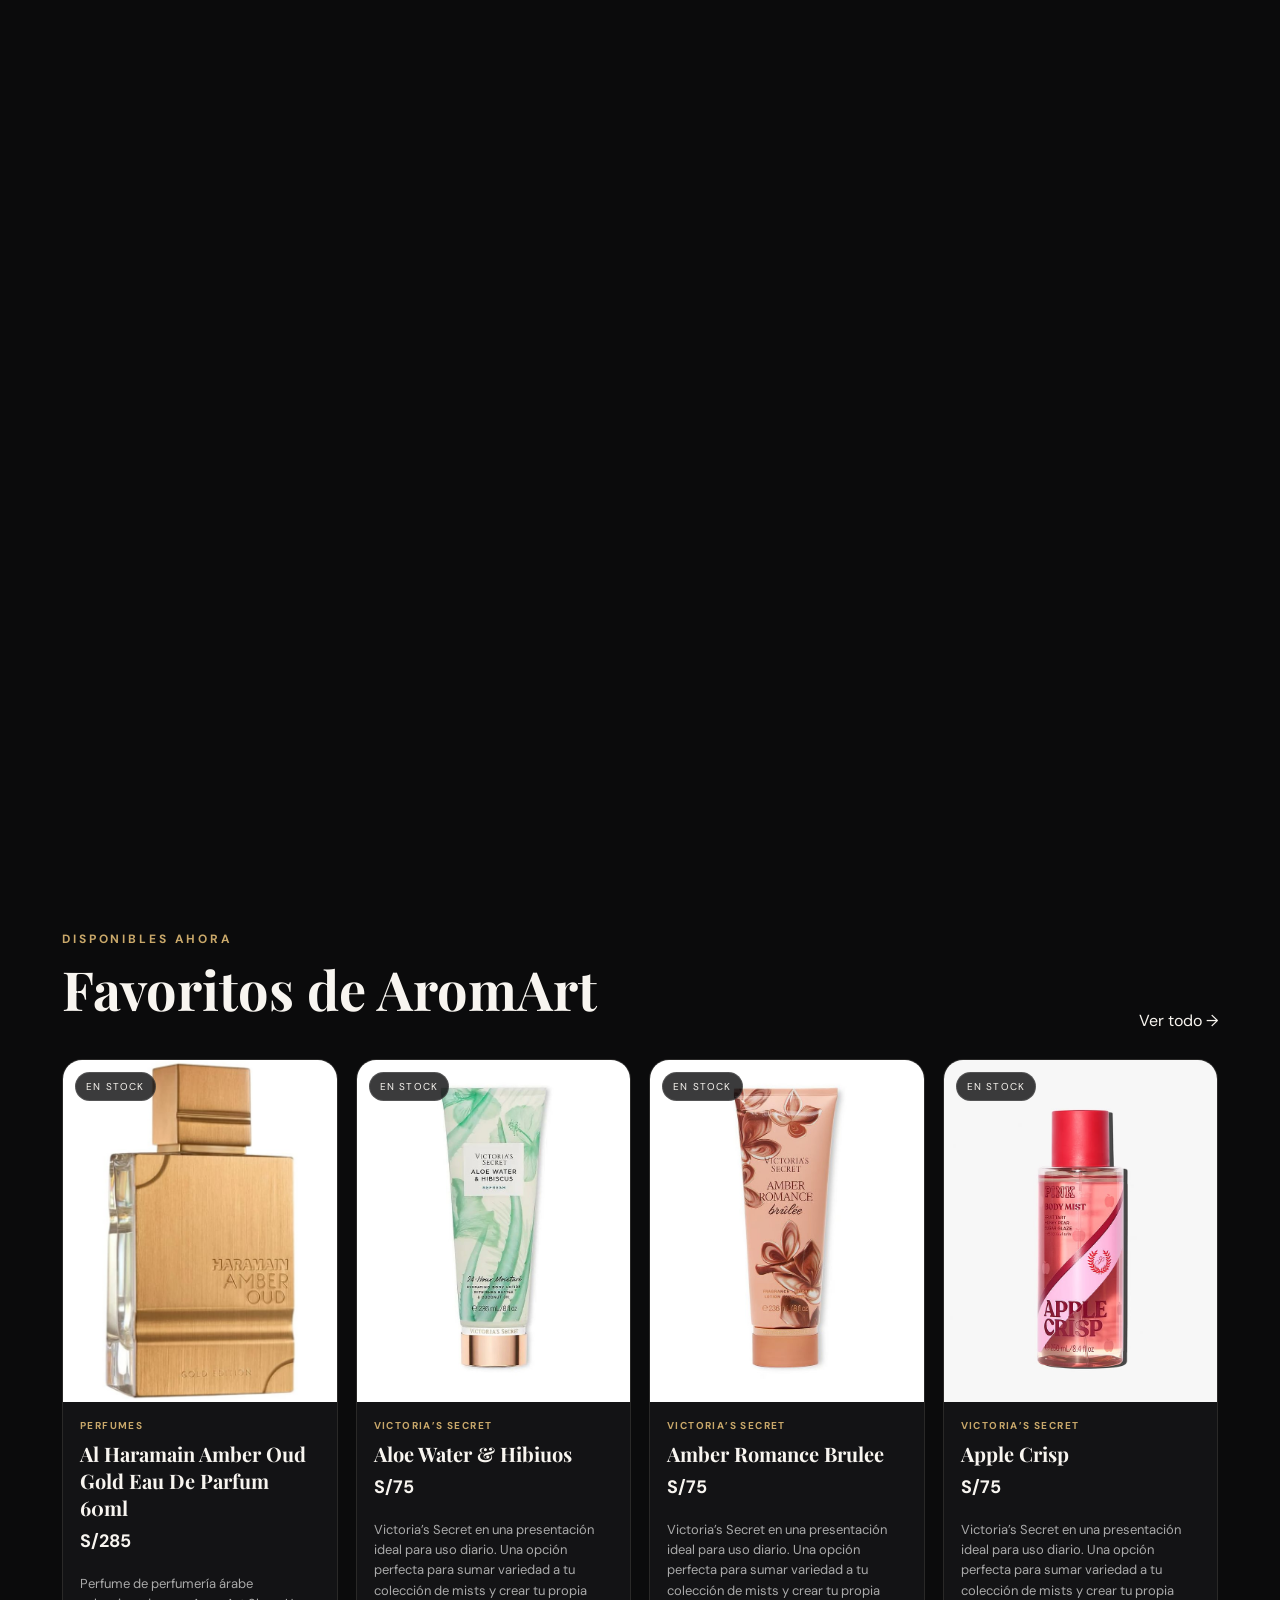
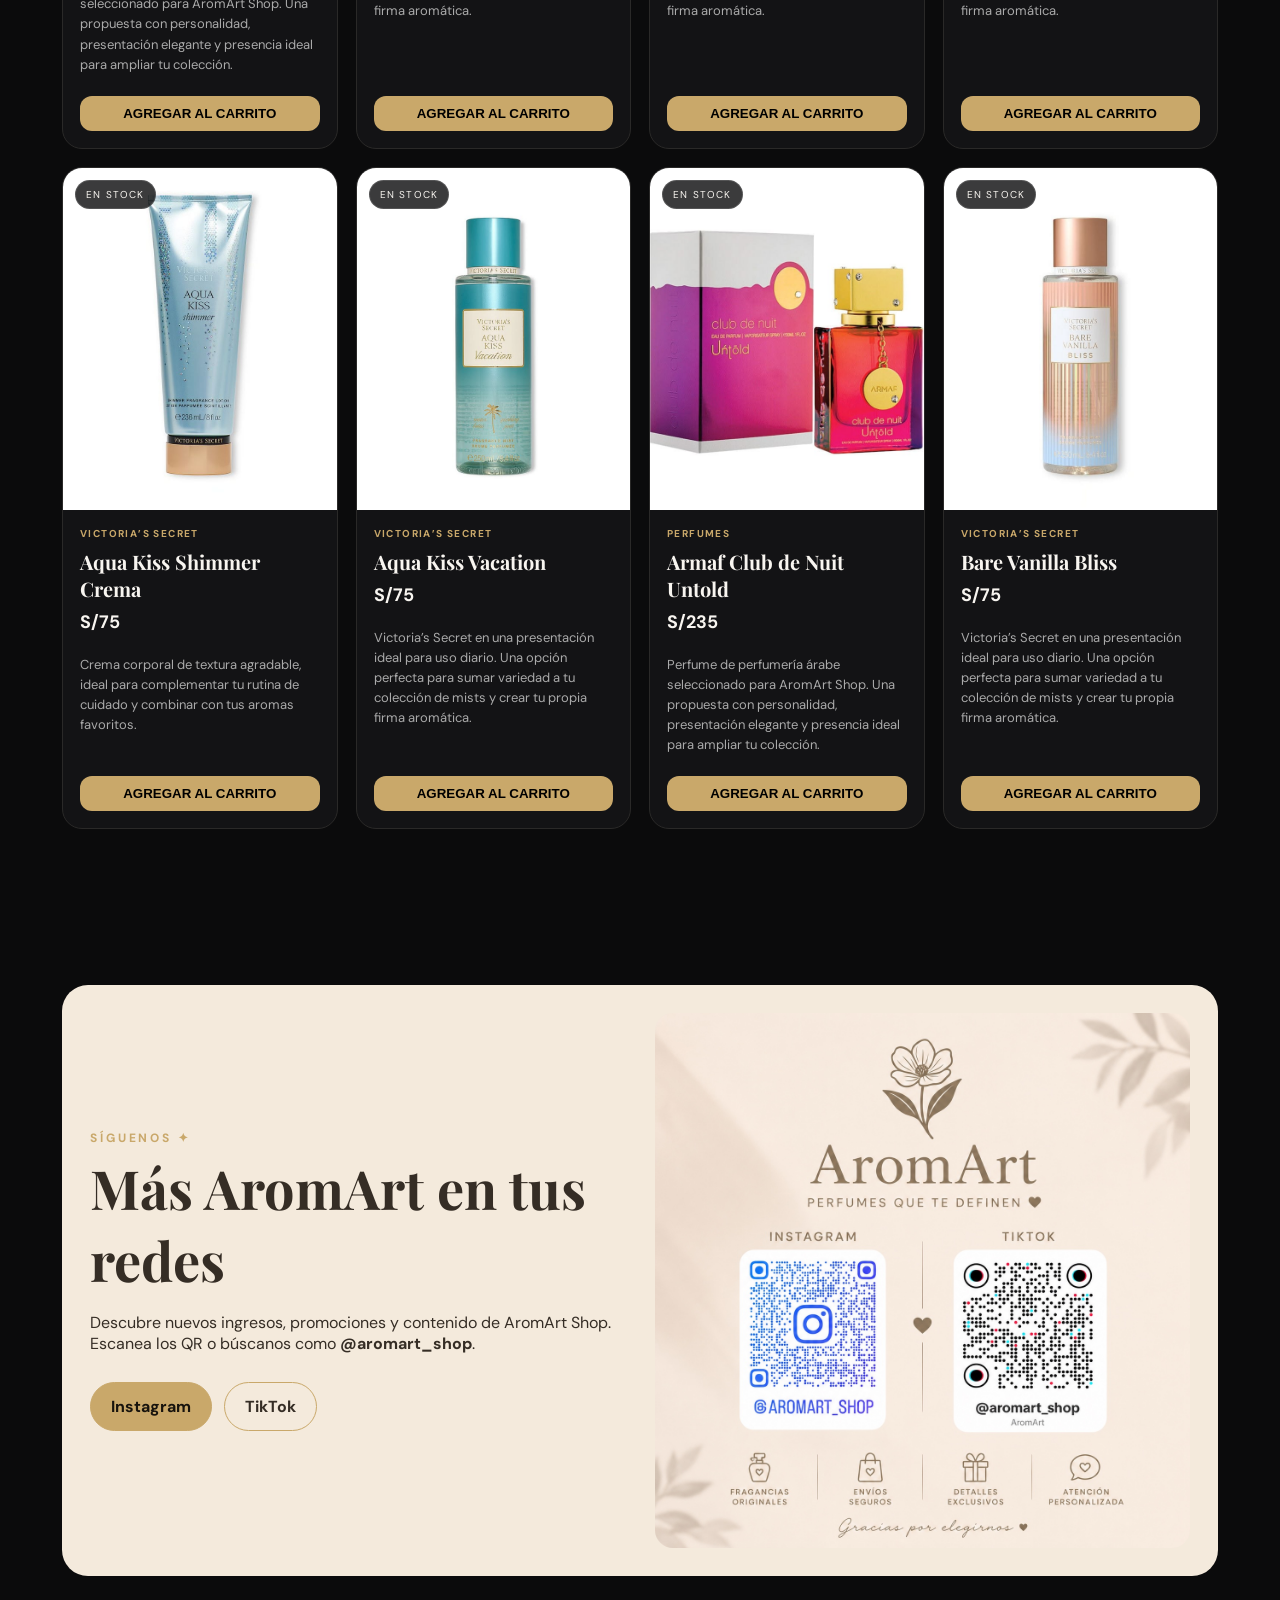
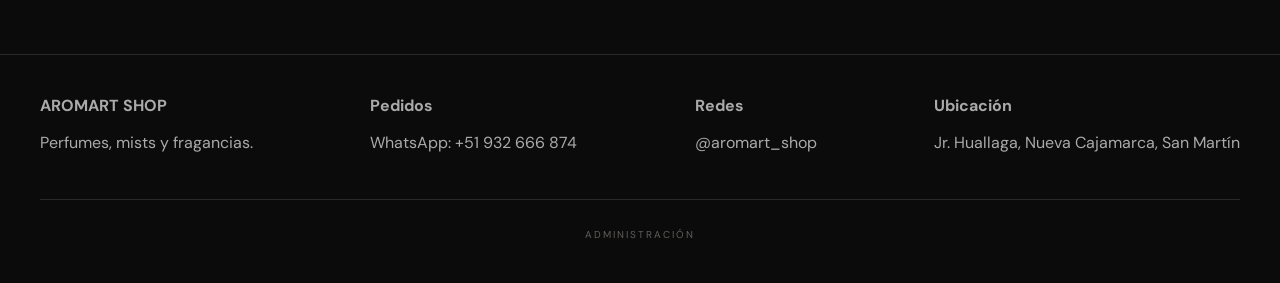
==== commit 1c708bba: "Add files via upload" ====
--- a/AROMART WEB/index.html
+++ b/AROMART WEB/index.html
@@ -1 +1 @@
-<!doctype html><html lang="es"><head><meta charset="utf-8"><meta name="viewport" content="width=device-width,initial-scale=1"><meta name="description" content="AromArt Shop - perfumes, mists y fragancias en Nueva Cajamarca. Envíos a todo el Perú."><title>AromArt Shop | Perfumes que te definen</title><link rel="stylesheet" href="estilos.css"><link rel="icon" href="assets/brand/logo.jpeg"></head><body><div class="reveal"><video src="assets/brand/reveal.mp4" autoplay muted playsinline></video></div><div class="announce">ENVÍOS A TODO EL PERÚ ✦ AROMART SHOP</div><nav class="nav"><div class="navin"><a class="brand" href="index.html">AROMART</a><div class="links"><a href="catalogo.html">Catálogo</a><a href="proximamente.html">Próximamente</a><a href="nosotros.html">Nosotros</a><a href="nosotros.html#ubicacion">Ubícanos</a></div><a class="cartbtn" href="#" onclick="openCart();return false">Carrito (<span class="cart-count">0</span>)</a></div></nav><main><section class="hero"><div><div class="eyebrow">PERFUMES · MISTS · FRAGRANCES</div><img class="hero-logo" src="assets/brand/logo.jpeg" alt="AromArt Shop"><p>Fragancias seleccionadas para acompañar tu estilo. Compra desde nuestra web y finaliza tu pedido directamente por WhatsApp.</p><div class="actions"><a class="btn primary" href="catalogo.html">VER CATÁLOGO</a><a class="btn" href="proximamente.html">NEW ARRIVALS</a></div></div></section><section class="section"><div class="sectionhead"><div><div class="eyebrow">DISPONIBLES AHORA</div><h2>Favoritos de AromArt</h2></div><a href="catalogo.html">Ver todo →</a></div><div class="grid" id="featured"></div></section><section class="section"><div class="social-card"><div><div class="eyebrow">SÍGUENOS ✦</div><h2>Más AromArt en tus redes</h2><p>Descubre nuevos ingresos, promociones y contenido de AromArt Shop. Escanea los QR o búscanos como <b>@aromart_shop</b>.</p><div class="actions" style="justify-content:flex-start"><a class="btn primary" href="https://www.instagram.com/aromart_shop/" target="_blank">Instagram</a><a class="btn" href="https://www.tiktok.com/@aromart_shop" target="_blank">TikTok</a></div></div><img src="assets/brand/redes.jpeg" alt="Redes sociales AromArt Shop"></div></section></main><footer class="footer"><div class="footerin"><div><b>AROMART SHOP</b><p>Perfumes, mists y fragancias.</p></div><div><b>Pedidos</b><p>WhatsApp: +51 932 666 874</p></div><div><b>Redes</b><p>@aromart_shop</p></div><div><b>Ubicación</b><p>Jr. Huallaga, Nueva Cajamarca, San Martín</p></div></div></footer><div class="modal" id="cartModal" onclick="if(event.target===this)closeCart()"><aside class="drawer"><div style="display:flex;justify-content:space-between;align-items:center"><h2>Tu carrito</h2><button class="smallbtn ghost" style="width:auto" onclick="closeCart()">Cerrar</button></div><div id="cartItems"></div><div class="total">Total: <span id="cartTotal">S/0</span></div><button class="smallbtn" onclick="checkout()">PEDIR POR WHATSAPP</button></aside></div><script src="productos.js"></script><script src="script.js"></script></body></html>+<!doctype html><html lang="es"><head><meta charset="utf-8"><meta name="viewport" content="width=device-width,initial-scale=1"><meta name="description" content="AromArt Shop - perfumes, mists y fragancias en Nueva Cajamarca. Envíos a todo el Perú."><title>AromArt Shop | Perfumes que te definen</title><link rel="stylesheet" href="estilos.css"><link rel="icon" href="assets/brand/logo.jpeg"></head><body><div class="reveal"><video src="assets/brand/reveal.mp4" autoplay muted playsinline></video></div><div class="announce">ENVÍOS A TODO EL PERÚ ✦ AROMART SHOP</div><nav class="nav"><div class="navin"><a class="brand" href="index.html">AROMART</a><button class="menubtn" type="button" aria-label="Abrir menú" aria-expanded="false" onclick="toggleMenu(this)"><span></span><span></span><span></span></button><div class="links"><a href="catalogo.html">Catálogo</a><a href="proximamente.html">Próximamente</a><a href="nosotros.html">Nosotros</a><a href="nosotros.html#ubicacion">Ubícanos</a></div><a class="cartbtn" href="#" onclick="openCart();return false">Carrito (<span class="cart-count">0</span>)</a></div></nav><main><section class="hero"><div><div class="eyebrow">PERFUMES · MISTS · FRAGRANCES</div><img class="hero-logo" src="assets/brand/logo.jpeg" alt="AromArt Shop"><p>Fragancias seleccionadas para acompañar tu estilo. Compra desde nuestra web y finaliza tu pedido directamente por WhatsApp.</p><div class="actions"><a class="btn primary" href="catalogo.html">VER CATÁLOGO</a><a class="btn" href="proximamente.html">NEW ARRIVALS</a></div></div></section><section class="section"><div class="sectionhead"><div><div class="eyebrow">DISPONIBLES AHORA</div><h2>Favoritos de AromArt</h2></div><a href="catalogo.html">Ver todo →</a></div><div class="grid" id="featured"></div></section><section class="section"><div class="social-card"><div><div class="eyebrow">SÍGUENOS ✦</div><h2>Más AromArt en tus redes</h2><p>Descubre nuevos ingresos, promociones y contenido de AromArt Shop. Escanea los QR o búscanos como <b>@aromart_shop</b>.</p><div class="actions" style="justify-content:flex-start"><a class="btn primary" href="https://www.instagram.com/aromart_shop/" target="_blank">Instagram</a><a class="btn" href="https://www.tiktok.com/@aromart_shop" target="_blank">TikTok</a></div></div><img src="assets/brand/redes.jpeg" alt="Redes sociales AromArt Shop"></div></section></main><footer class="footer"><div class="footerin"><div><b>AROMART SHOP</b><p>Perfumes, mists y fragancias.</p></div><div><b>Pedidos</b><p>WhatsApp: +51 932 666 874</p></div><div><b>Redes</b><p>@aromart_shop</p></div><div><b>Ubicación</b><p>Jr. Huallaga, Nueva Cajamarca, San Martín</p></div></div><div class="admin-bottom"><a href="admin/login.html">ADMINISTRACIÓN</a></div></footer><div class="modal" id="cartModal" onclick="if(event.target===this)closeCart()"><aside class="drawer"><div style="display:flex;justify-content:space-between;align-items:center"><h2>Tu carrito</h2><button class="smallbtn ghost" style="width:auto" onclick="closeCart()">Cerrar</button></div><div id="cartItems"></div><div class="total">Total: <span id="cartTotal">S/0</span></div><button class="smallbtn" onclick="checkout()">PEDIR POR WHATSAPP</button></aside></div><script src="productos.js"></script><script src="script.js"></script></body></html>
--- a/AROMART WEB/estilos.css
+++ b/AROMART WEB/estilos.css
@@ -2,3 +2,38 @@
 :root{--bg:#0b0b0c;--card:#131315;--gold:#c9a86a;--cream:#f5efe5;--muted:#aaa3a0;--line:#2a2928}*{box-sizing:border-box}html{scroll-behavior:smooth}body{margin:0;background:var(--bg);color:#f8f5f0;font-family:'DM Sans',sans-serif}a{color:inherit;text-decoration:none}img{max-width:100%;display:block}.announce{padding:9px;text-align:center;background:var(--gold);color:#17130d;font-size:12px;font-weight:700;letter-spacing:.14em}.nav{position:sticky;top:0;z-index:50;background:rgba(11,11,12,.92);backdrop-filter:blur(15px);border-bottom:1px solid var(--line)}.navin{max-width:1200px;margin:auto;padding:14px 22px;display:flex;align-items:center;gap:24px}.brand{font-family:'Playfair Display';font-size:23px;letter-spacing:.08em}.links{display:flex;gap:22px;margin-left:auto;font-size:14px}.cartbtn{border:1px solid var(--gold);padding:9px 12px;border-radius:99px}.hero{min-height:72vh;display:grid;place-items:center;text-align:center;padding:70px 20px;background:radial-gradient(circle at 50% 40%,#2b2419 0,transparent 38%)}.hero-logo{width:min(420px,78vw);border-radius:28px;box-shadow:0 30px 90px #0008}.eyebrow{color:var(--gold);letter-spacing:.24em;font-size:12px;font-weight:700}.hero h1,.title{font-family:'Playfair Display';font-weight:500;font-size:clamp(42px,7vw,82px);margin:18px 0}.hero p{max-width:650px;color:#c8c1ba;line-height:1.7}.actions{display:flex;gap:12px;justify-content:center;flex-wrap:wrap;margin-top:28px}.btn{display:inline-block;padding:13px 20px;border-radius:999px;border:1px solid var(--gold);font-weight:700}.btn.primary{background:var(--gold);color:#17130d}.section{max-width:1200px;margin:auto;padding:78px 22px}.sectionhead{display:flex;justify-content:space-between;gap:20px;align-items:end;margin-bottom:28px}.section h2{font-family:'Playfair Display';font-size:clamp(32px,5vw,54px);margin:6px 0}.muted{color:var(--muted)}.grid{display:grid;grid-template-columns:repeat(4,1fr);gap:18px}.card{background:var(--card);border:1px solid var(--line);border-radius:20px;overflow:hidden;display:flex;flex-direction:column}.card .pic{aspect-ratio:4/5;object-fit:cover;width:100%;background:#eee}.cardbody{padding:17px;display:flex;flex-direction:column;gap:8px;flex:1}.tag{font-size:10px;color:var(--gold);letter-spacing:.14em;font-weight:700}.card h3{font-family:'Playfair Display';font-size:20px;margin:0}.price{font-size:18px;font-weight:700}.desc{font-size:13px;color:#aaa;line-height:1.55;flex:1}.smallbtn{width:100%;padding:10px;border-radius:12px;border:0;background:var(--gold);font-weight:700;cursor:pointer}.smallbtn.ghost{background:#252525;color:#eee}.filters{display:flex;gap:10px;flex-wrap:wrap;margin:18px 0 28px}.filters input,.filters select{background:#151515;color:white;border:1px solid #333;padding:12px 14px;border-radius:12px}.gallery{display:grid;grid-template-columns:1.3fr .7fr .7fr;grid-template-rows:260px 260px;gap:12px}.gallery img{width:100%;height:100%;object-fit:cover;border-radius:20px}.gallery img:first-child{grid-row:1/3}.story{display:grid;grid-template-columns:.85fr 1.15fr;gap:38px;align-items:center}.story-photo{border-radius:24px;max-height:680px;width:100%;object-fit:cover}.map{width:100%;height:430px;border:0;border-radius:22px;filter:grayscale(.15)}.social-card{display:grid;grid-template-columns:1fr 1fr;gap:30px;align-items:center;background:#f4eadc;color:#352d25;border-radius:26px;padding:28px}.social-card img{border-radius:18px}.footer{border-top:1px solid var(--line);padding:40px 22px;color:#aaa}.footerin{max-width:1200px;margin:auto;display:flex;justify-content:space-between;gap:25px;flex-wrap:wrap}.modal{position:fixed;inset:0;background:#000b;display:none;z-index:100;justify-content:flex-end}.modal.open{display:flex}.drawer{width:min(430px,100%);height:100%;background:#111;padding:24px;overflow:auto}.cartrow{display:grid;grid-template-columns:1fr auto;gap:8px;padding:14px 0;border-bottom:1px solid #2a2a2a}.qty{display:flex;gap:7px;align-items:center}.qty button{background:#222;color:white;border:1px solid #444;border-radius:8px;width:28px;height:28px}.total{font-size:24px;font-weight:700;margin:20px 0}.reveal{position:fixed;inset:0;background:#0b0b0c;z-index:200;display:grid;place-items:center;transition:.5s}.reveal video{width:min(620px,90vw);max-height:80vh}.reveal.hide{opacity:0;pointer-events:none}.badge{position:absolute;margin:12px;background:#0b0b0ccc;border:1px solid #ffffff22;padding:7px 10px;border-radius:99px;font-size:10px;letter-spacing:.12em}.card{position:relative}.newhero{padding:70px 22px 20px;text-align:center}.newhero h1{font-family:'Playfair Display';font-size:clamp(44px,7vw,78px);margin:12px}.fashion{background:linear-gradient(135deg,#321b2a,#131315);border:1px solid #653a55;border-radius:28px;padding:30px;margin-bottom:36px}.fashion .grid{grid-template-columns:repeat(3,1fr)}
 @media(max-width:900px){.grid{grid-template-columns:repeat(2,1fr)}.story,.social-card{grid-template-columns:1fr}.gallery{grid-template-columns:1fr 1fr;grid-template-rows:230px 230px}.gallery img:first-child{grid-row:auto;grid-column:1/3}.links{display:none}.fashion .grid{grid-template-columns:1fr 1fr}}
 @media(max-width:560px){.grid,.fashion .grid{grid-template-columns:1fr}.section{padding:55px 16px}.navin{padding:12px 16px}.gallery{display:grid;grid-template-columns:1fr;grid-template-rows:auto}.gallery img,.gallery img:first-child{grid-column:auto;height:auto}.hero{min-height:62vh}.sectionhead{display:block}}
+
+/* Mobile navigation + final admin access */
+.menubtn{display:none;margin-left:auto;width:42px;height:38px;padding:8px;background:transparent;border:1px solid var(--line);border-radius:10px;cursor:pointer}
+.menubtn span{display:block;height:2px;background:var(--cream);margin:4px 0;border-radius:2px}
+.admin-bottom{max-width:1200px;margin:30px auto 0;padding-top:22px;border-top:1px solid var(--line);text-align:center}
+.admin-bottom a{font-size:10px;letter-spacing:.2em;color:#625f5a;transition:.2s}
+.admin-bottom a:hover{color:var(--gold)}
+@media(max-width:900px){
+ .navin{position:relative;gap:10px;flex-wrap:wrap}
+ .brand{margin-right:auto}
+ .menubtn{display:block;order:2}
+ .cartbtn{order:3;font-size:12px;padding:8px 10px}
+ .links{display:none!important;order:4;width:100%;margin:4px 0 0;padding:10px;background:#111;border:1px solid var(--line);border-radius:14px;flex-direction:column;gap:0}
+ .links.open{display:flex!important}
+ .links a{display:block;padding:13px 10px;border-bottom:1px solid #242424}
+ .links a:last-child{border-bottom:0}
+ .story{grid-template-columns:1fr}
+ .story-photo{max-height:none}
+ .map{height:360px}
+}
+@media(max-width:560px){
+ .announce{font-size:9px;letter-spacing:.09em}
+ .brand{font-size:18px}
+ .navin{padding:10px 12px}
+ .cartbtn{font-size:11px}
+ .newhero{padding:48px 16px 10px}
+ .newhero h1{font-size:42px}
+ .story{gap:22px}
+ .story .muted{font-size:15px!important}
+ #ubicacion .sectionhead{display:flex;flex-direction:column;align-items:flex-start}
+ #ubicacion .sectionhead .btn{margin-top:8px}
+ .map{height:320px;border-radius:16px}
+ .social-card{padding:20px}
+ .footerin{display:grid;grid-template-columns:1fr 1fr}
+}
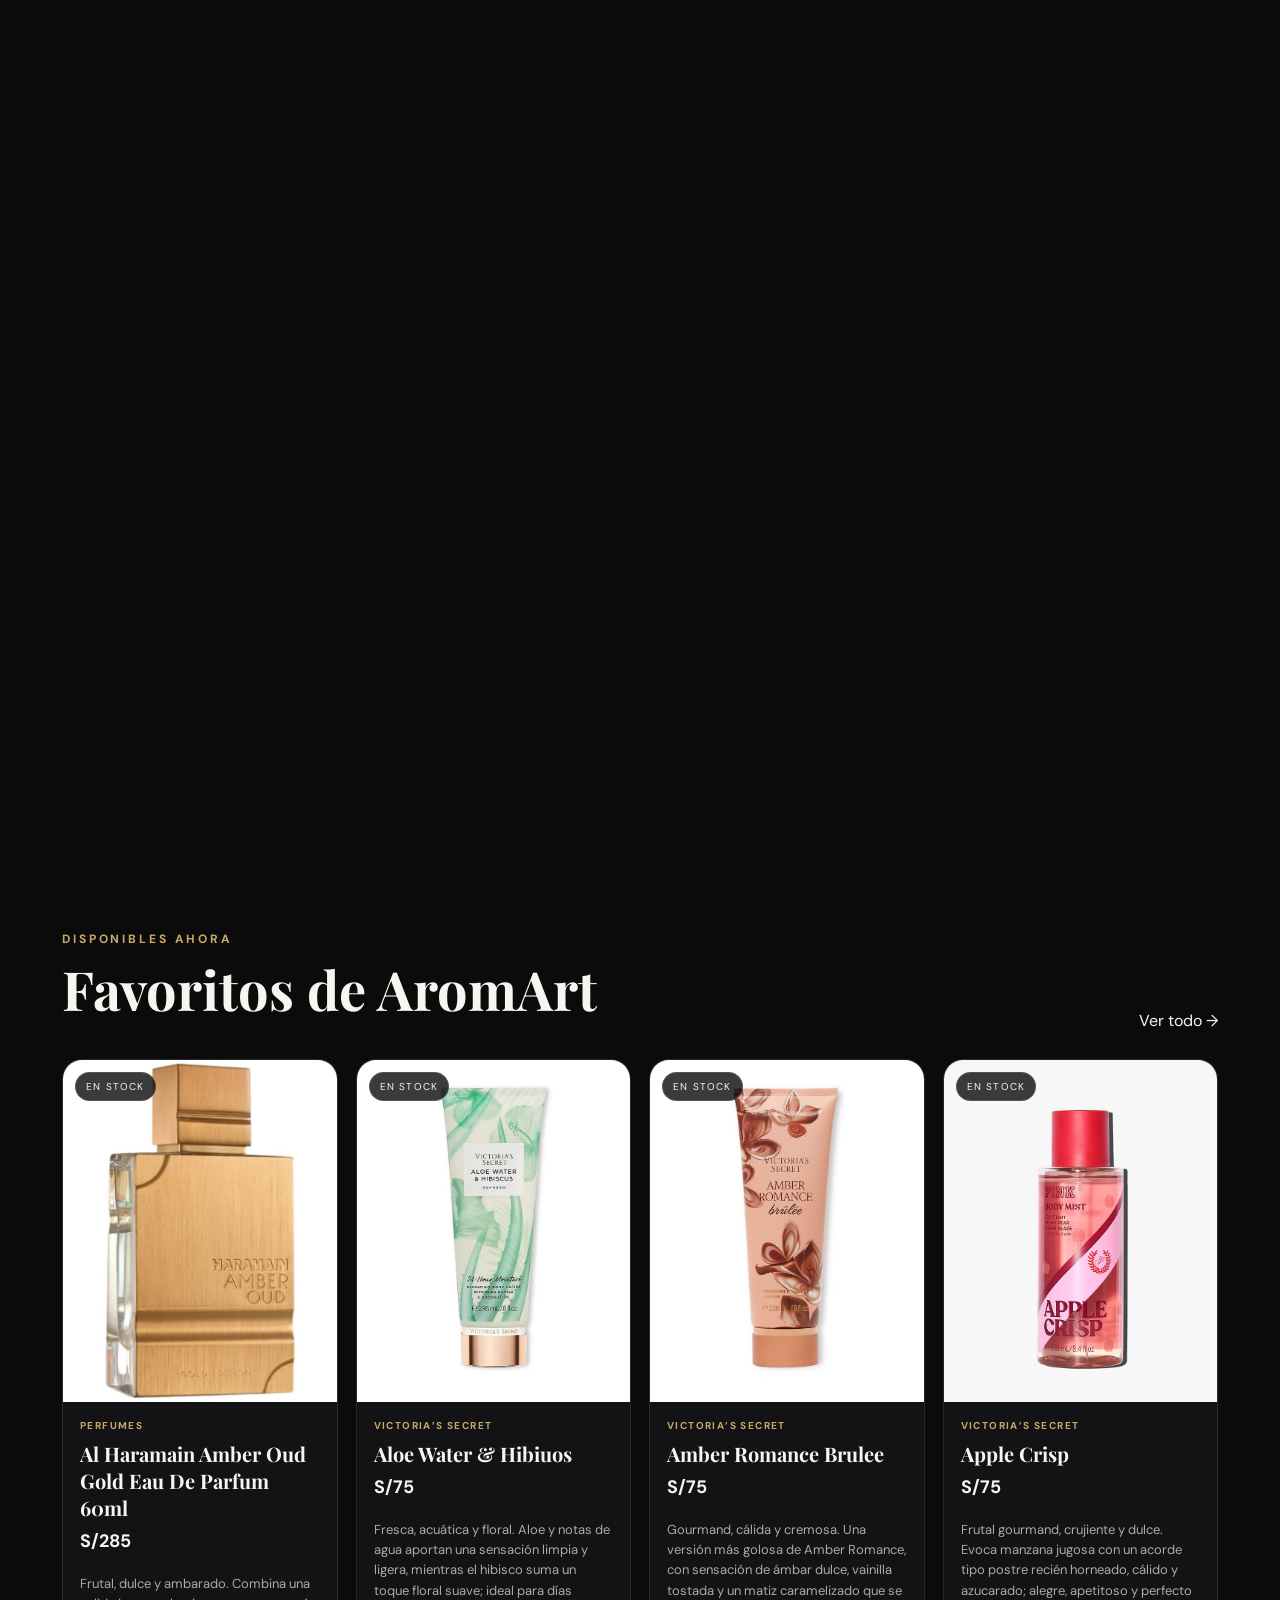
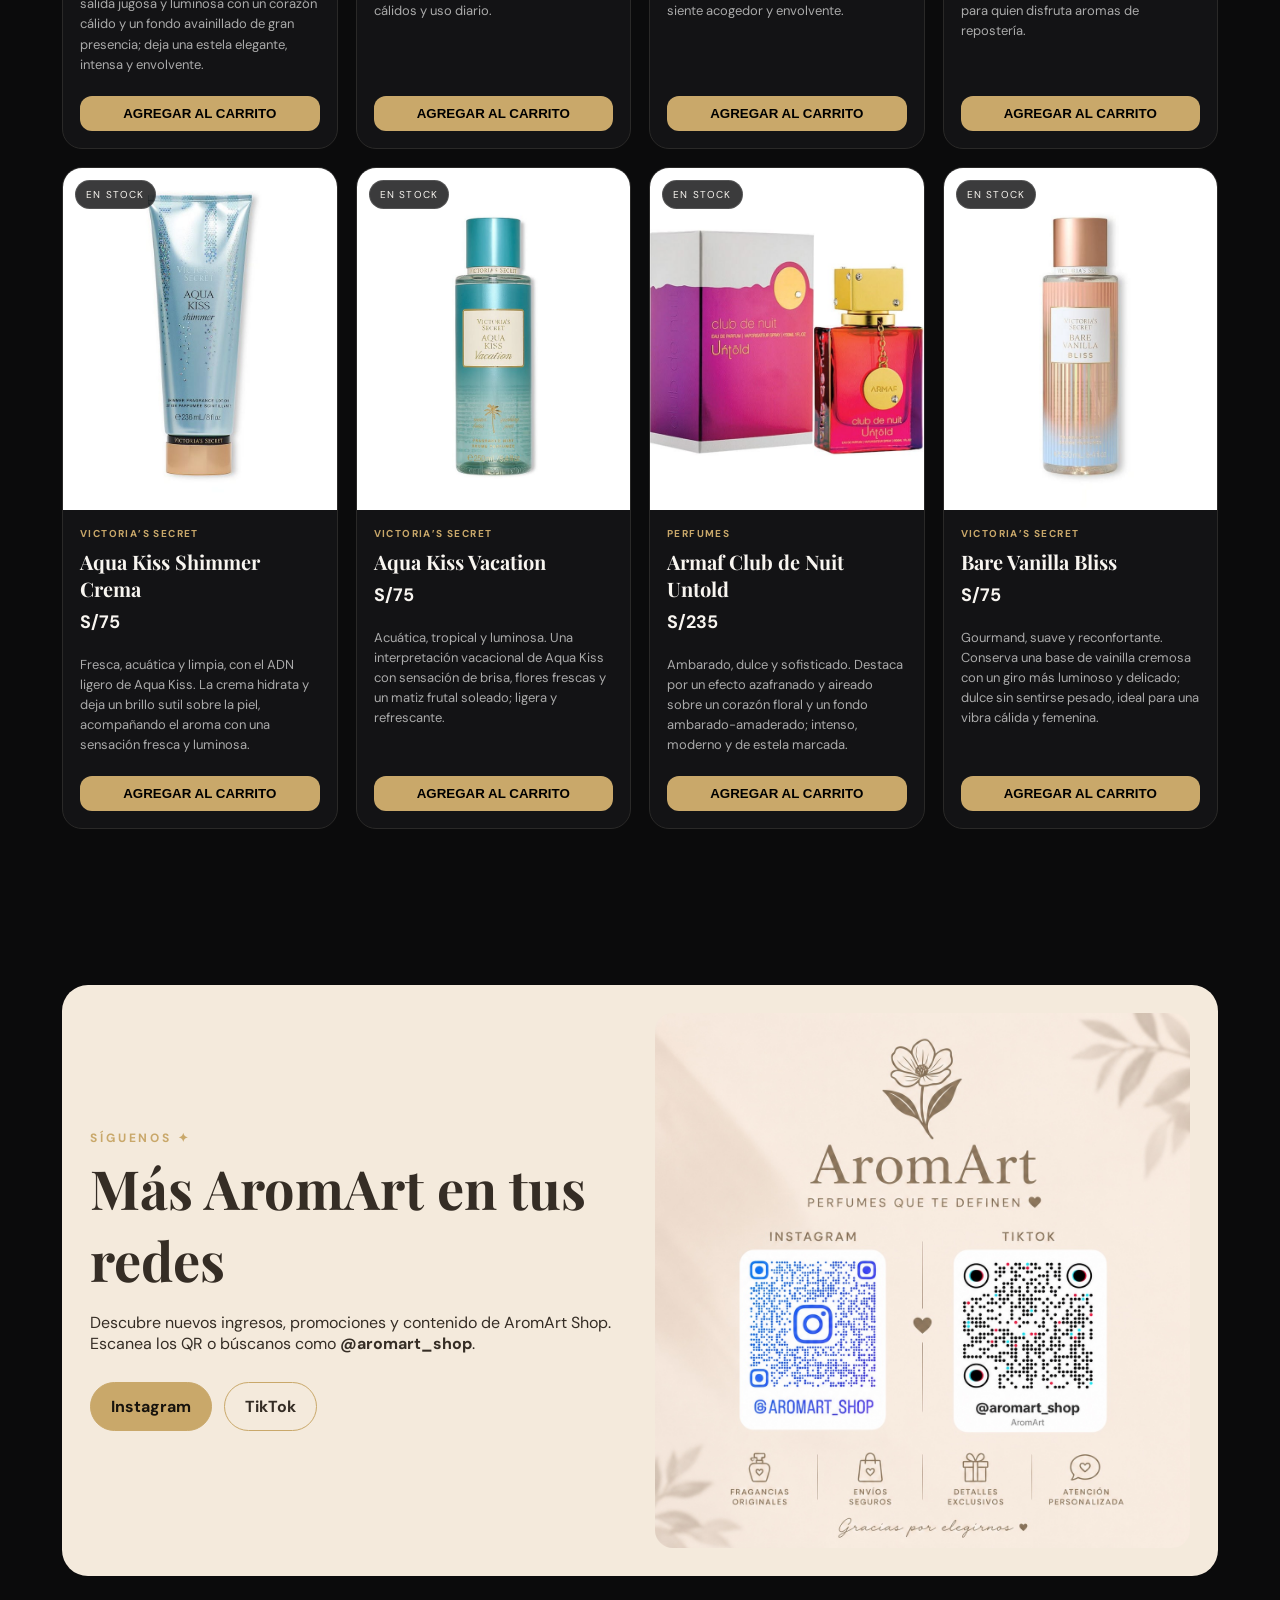
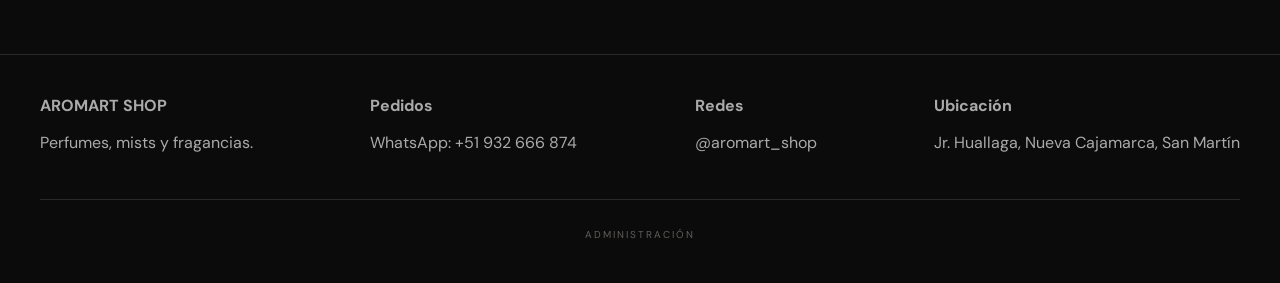
==== commit a376e6f8: "Add files via upload" ====
--- a/AROMART WEB/index.html
+++ b/AROMART WEB/index.html
@@ -1 +1 @@
-<!doctype html><html lang="es"><head><meta charset="utf-8"><meta name="viewport" content="width=device-width,initial-scale=1"><meta name="description" content="AromArt Shop - perfumes, mists y fragancias en Nueva Cajamarca. Envíos a todo el Perú."><title>AromArt Shop | Perfumes que te definen</title><link rel="stylesheet" href="estilos.css"><link rel="icon" href="assets/brand/logo.jpeg"></head><body><div class="reveal"><video src="assets/brand/reveal.mp4" autoplay muted playsinline></video></div><div class="announce">ENVÍOS A TODO EL PERÚ ✦ AROMART SHOP</div><nav class="nav"><div class="navin"><a class="brand" href="index.html">AROMART</a><button class="menubtn" type="button" aria-label="Abrir menú" aria-expanded="false" onclick="toggleMenu(this)"><span></span><span></span><span></span></button><div class="links"><a href="catalogo.html">Catálogo</a><a href="proximamente.html">Próximamente</a><a href="nosotros.html">Nosotros</a><a href="nosotros.html#ubicacion">Ubícanos</a></div><a class="cartbtn" href="#" onclick="openCart();return false">Carrito (<span class="cart-count">0</span>)</a></div></nav><main><section class="hero"><div><div class="eyebrow">PERFUMES · MISTS · FRAGRANCES</div><img class="hero-logo" src="assets/brand/logo.jpeg" alt="AromArt Shop"><p>Fragancias seleccionadas para acompañar tu estilo. Compra desde nuestra web y finaliza tu pedido directamente por WhatsApp.</p><div class="actions"><a class="btn primary" href="catalogo.html">VER CATÁLOGO</a><a class="btn" href="proximamente.html">NEW ARRIVALS</a></div></div></section><section class="section"><div class="sectionhead"><div><div class="eyebrow">DISPONIBLES AHORA</div><h2>Favoritos de AromArt</h2></div><a href="catalogo.html">Ver todo →</a></div><div class="grid" id="featured"></div></section><section class="section"><div class="social-card"><div><div class="eyebrow">SÍGUENOS ✦</div><h2>Más AromArt en tus redes</h2><p>Descubre nuevos ingresos, promociones y contenido de AromArt Shop. Escanea los QR o búscanos como <b>@aromart_shop</b>.</p><div class="actions" style="justify-content:flex-start"><a class="btn primary" href="https://www.instagram.com/aromart_shop/" target="_blank">Instagram</a><a class="btn" href="https://www.tiktok.com/@aromart_shop" target="_blank">TikTok</a></div></div><img src="assets/brand/redes.jpeg" alt="Redes sociales AromArt Shop"></div></section></main><footer class="footer"><div class="footerin"><div><b>AROMART SHOP</b><p>Perfumes, mists y fragancias.</p></div><div><b>Pedidos</b><p>WhatsApp: +51 932 666 874</p></div><div><b>Redes</b><p>@aromart_shop</p></div><div><b>Ubicación</b><p>Jr. Huallaga, Nueva Cajamarca, San Martín</p></div></div><div class="admin-bottom"><a href="admin/login.html">ADMINISTRACIÓN</a></div></footer><div class="modal" id="cartModal" onclick="if(event.target===this)closeCart()"><aside class="drawer"><div style="display:flex;justify-content:space-between;align-items:center"><h2>Tu carrito</h2><button class="smallbtn ghost" style="width:auto" onclick="closeCart()">Cerrar</button></div><div id="cartItems"></div><div class="total">Total: <span id="cartTotal">S/0</span></div><button class="smallbtn" onclick="checkout()">PEDIR POR WHATSAPP</button></aside></div><script src="productos.js"></script><script src="script.js"></script></body></html>+<!doctype html><html lang="es"><head><meta charset="utf-8"><meta name="viewport" content="width=device-width,initial-scale=1"><meta name="description" content="AromArt Shop - perfumes, mists y fragancias en Nueva Cajamarca. Envíos a todo el Perú."><title>AromArt Shop | Perfumes que te definen</title><link rel="stylesheet" href="estilos.css"><link rel="icon" href="assets/brand/logo.jpeg"></head><body><div class="reveal"><video src="assets/brand/reveal.mp4" autoplay muted playsinline></video></div><div class="announce">ENVÍOS A TODO EL PERÚ ✦ AROMART SHOP</div><nav class="nav"><div class="navin"><a class="brand" href="index.html">AROMART</a><button class="menubtn" type="button" aria-label="Abrir menú" aria-expanded="false" onclick="toggleMenu(this)"><span></span><span></span><span></span></button><div class="links"><a href="catalogo.html">Catálogo</a><a href="proximamente.html">Próximamente</a><a href="nosotros.html">Nosotros</a><a href="nosotros.html#ubicacion">Ubícanos</a></div><a class="cartbtn" href="#" onclick="openCart();return false">Carrito (<span class="cart-count">0</span>)</a></div></nav><main><section class="hero"><div><div class="eyebrow">PERFUMES · MISTS · FRAGRANCES</div><img class="hero-logo" src="assets/brand/logo.jpeg" alt="AromArt Shop"><p>Fragancias seleccionadas para acompañar tu estilo. Compra desde nuestra web y finaliza tu pedido directamente por WhatsApp.</p><div class="actions"><a class="btn primary" href="catalogo.html">VER CATÁLOGO</a><a class="btn" href="proximamente.html">NEW ARRIVALS</a></div></div></section><section class="section"><div class="sectionhead"><div><div class="eyebrow">DISPONIBLES AHORA</div><h2>Favoritos de AromArt</h2></div><a href="catalogo.html">Ver todo →</a></div><div class="grid" id="featured"></div></section><section class="section"><div class="social-card"><div><div class="eyebrow">SÍGUENOS ✦</div><h2>Más AromArt en tus redes</h2><p>Descubre nuevos ingresos, promociones y contenido de AromArt Shop. Escanea los QR o búscanos como <b>@aromart_shop</b>.</p><div class="actions" style="justify-content:flex-start"><a class="btn primary" href="https://www.instagram.com/aromart_shop/" target="_blank">Instagram</a><a class="btn" href="https://www.tiktok.com/@aromart_shop" target="_blank">TikTok</a></div></div><img src="assets/brand/redes.jpeg" alt="Redes sociales AromArt Shop"></div></section></main><footer class="footer"><div class="footerin"><div><b>AROMART SHOP</b><p>Perfumes, mists y fragancias.</p></div><div><b>Pedidos</b><p>WhatsApp: +51 932 666 874</p></div><div><b>Redes</b><p>@aromart_shop</p></div><div><b>Ubicación</b><p>Jr. Huallaga, Nueva Cajamarca, San Martín</p></div></div><div class="admin-bottom"><a href="admin/login.html">ADMINISTRACIÓN</a></div></footer><div class="modal" id="cartModal" onclick="if(event.target===this)closeCart()"><aside class="drawer"><div style="display:flex;justify-content:space-between;align-items:center"><h2>Tu carrito</h2><button class="smallbtn ghost" style="width:auto" onclick="closeCart()">Cerrar</button></div><div id="cartItems"></div><div class="coupon-box"><label>CÓDIGO DE DESCUENTO</label><div class="coupon-row"><input id="couponInput" placeholder="Escribe tu código"><button onclick="applyCoupon()">APLICAR</button></div><div id="couponMsg" class="coupon-msg"></div></div><div class="cart-summary"><div>Subtotal <span id="cartSubtotal">S/0</span></div><div>Descuento <span id="cartDiscount">S/0</span></div></div><div class="total">Total: <span id="cartTotal">S/0</span></div><button class="smallbtn" onclick="checkout()">PEDIR POR WHATSAPP</button></aside></div><script src="productos.js"></script><script src="script.js"></script></body></html>
--- a/AROMART WEB/estilos.css
+++ b/AROMART WEB/estilos.css
@@ -37,3 +37,4 @@
  .social-card{padding:20px}
  .footerin{display:grid;grid-template-columns:1fr 1fr}
 }
+.special-notice{position:relative;z-index:80;background:linear-gradient(90deg,#c9a86a,#e3c98f);color:#17130d;padding:12px 48px 12px 18px;text-align:center;font-size:13px}.special-notice b{margin-right:10px}.special-notice span{opacity:.82}.special-notice button{position:absolute;right:14px;top:50%;transform:translateY(-50%);border:0;background:transparent;font-size:22px;cursor:pointer}.coupon-box{border-top:1px solid #292929;border-bottom:1px solid #292929;padding:18px 0;margin-top:10px}.coupon-box label{display:block;color:var(--gold);font-size:9px;letter-spacing:.13em;margin-bottom:8px}.coupon-row{display:flex;gap:8px}.coupon-row input{min-width:0;flex:1;background:#181818;border:1px solid #333;color:#fff;padding:11px;border-radius:9px;text-transform:uppercase}.coupon-row button{border:0;background:#2a2a2a;color:#fff;border-radius:9px;padding:0 13px;font-weight:700;cursor:pointer}.coupon-msg{font-size:11px;margin-top:8px;min-height:16px}.coupon-msg.ok{color:#b9d99c}.coupon-msg.bad{color:#dc8b8b}.cart-summary{padding-top:16px;color:#aaa}.cart-summary div{display:flex;justify-content:space-between;padding:4px 0}.card .pic[alt]{color:#111}
